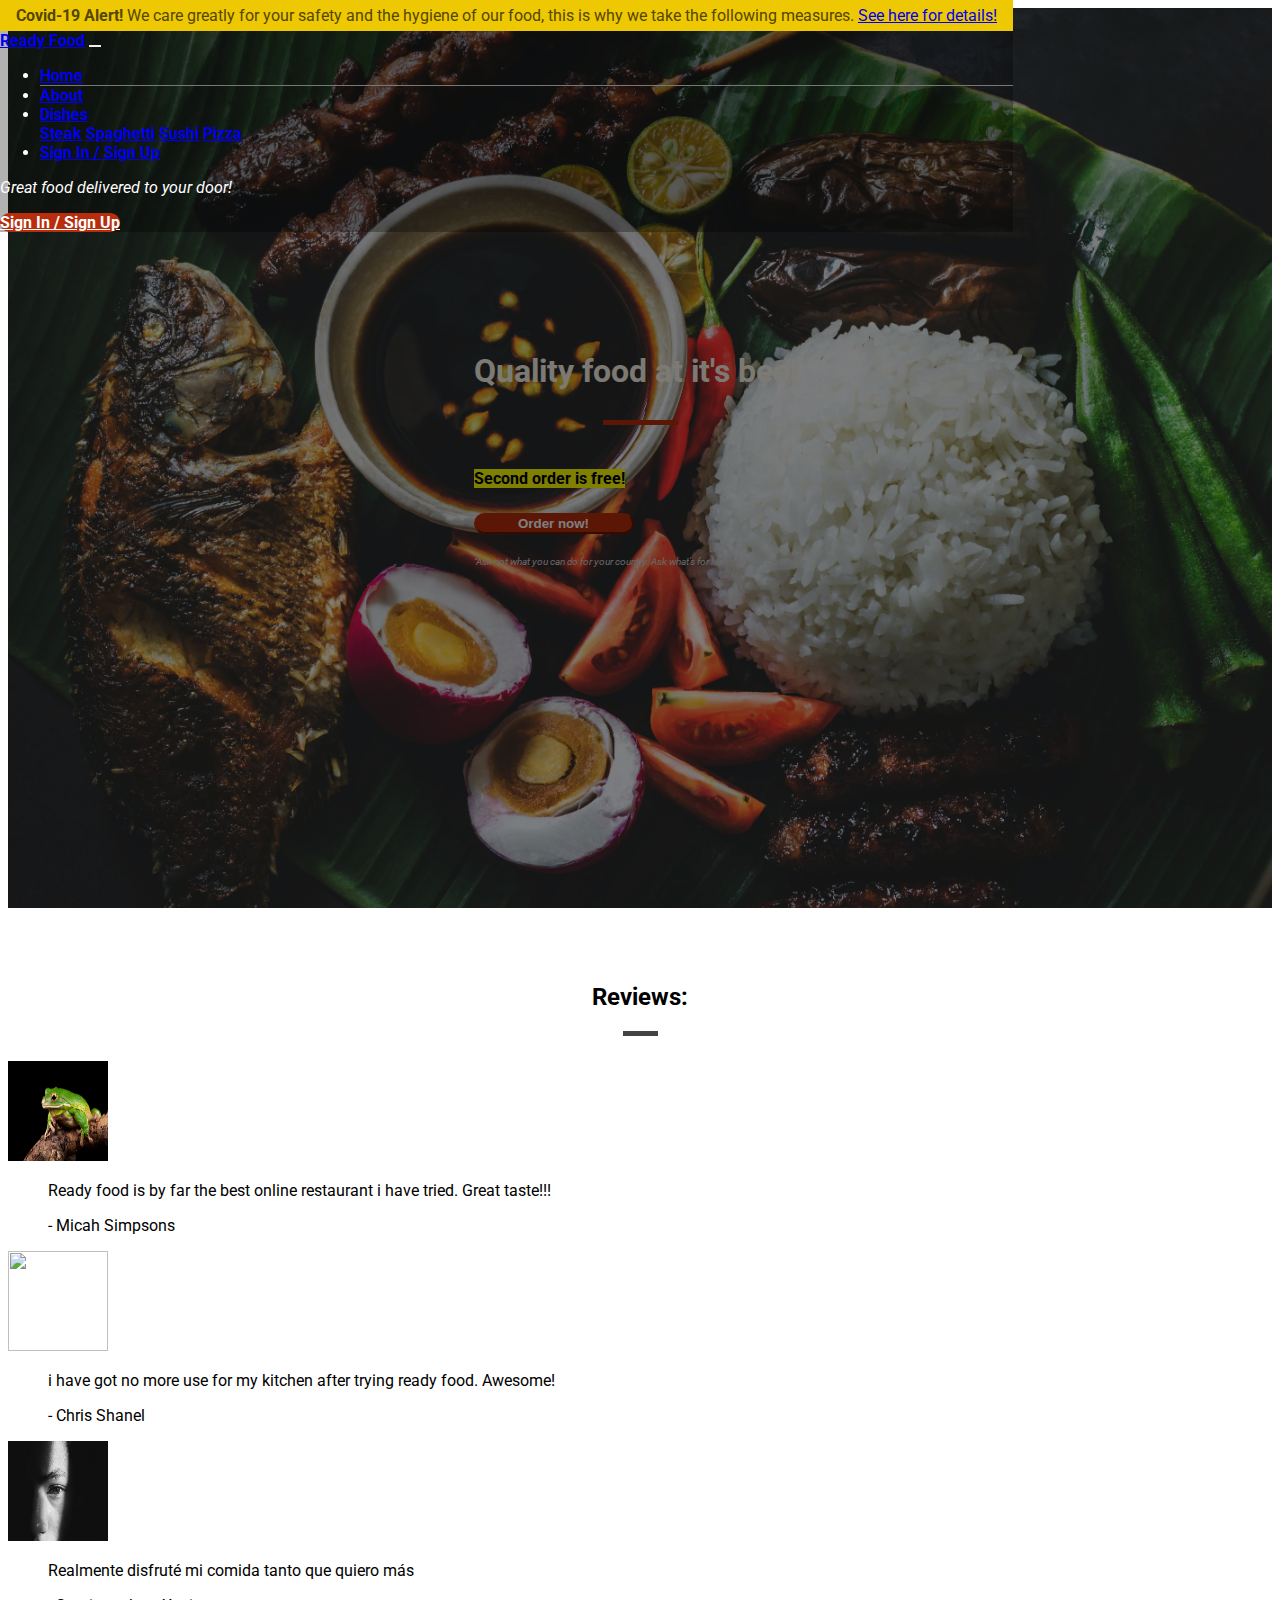
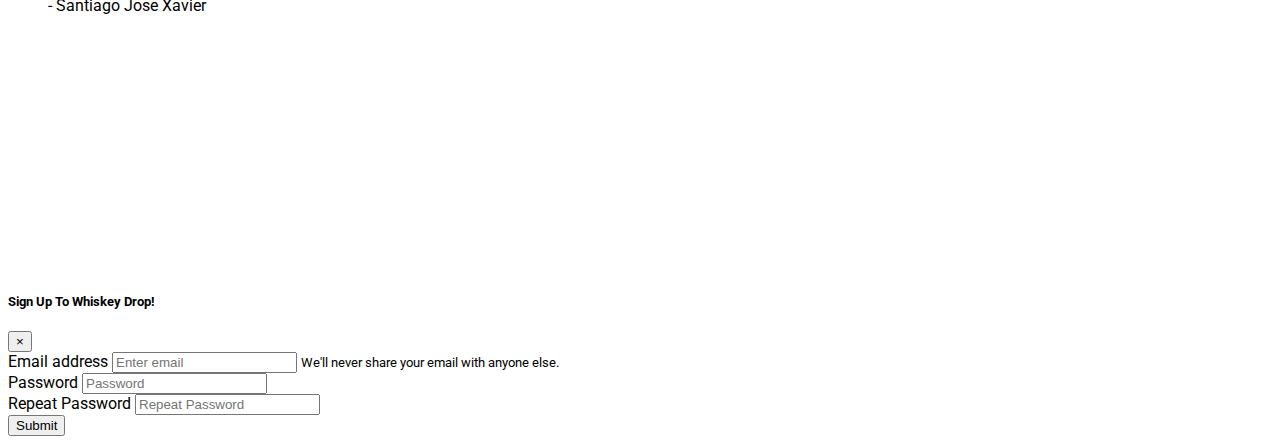
==== index.html @ 90ab2ab4 "Updated index.html, style.css and images folder  with the code and files for home page" ====
<!DOCTYPE html>
<html lang="en-us">

<head>
    <meta charset="utf-8">
    
    <title>Ready Food | Taste the difference</title>
    <meta name="viewport" content="width=device-width, initial-scale=1.0">
    <link href="https://stackpath.bootstrapcdn.com/bootstrap/4.5.0/css/bootstrap.min.css" rel="stylesheet" integrity="sha384-9aIt2nRpC12Uk9gS9baDl411NQApFmC26EwAOH8WgZl5MYYxFfc+NcPb1dKGj7Sk" crossorigin="anonymous">
    <link rel="stylesheet" href="https://use.fontawesome.com/releases/v5.6.1/css/all.css" integrity="sha384-gfdkjb5BdAXd+lj+gudLWI+BXq4IuLW5IT+brZEZsLFm++aCMlF1V92rMkPaX4PP" crossorigin="anonymous">
<link href="https://fonts.googleapis.com/css?family=Roboto:400,700" rel="stylesheet">
    <link rel="stylesheet" href="css/style.css" type="text/css" />
</head>

<body>
    <div class="container-fluid navalert-container">
        <div class="container-fluid alert-container">
            <div class="row d-none d-sm-block">
                <div class="col-12">
                    <div class="site-wide-alert alert alert-warning">
                        <strong>Covid-19 Alert!</strong> We care greatly for your safety and the hygiene of our food, this is why we take the following measures. <a href="https://www.food.gov.uk/business-guidance/food-safety-for-food-delivery" target="_blank">See here for details!</a>
                    </div>
                </div>
            </div>
        </div>
        <nav class="navbar navbar-dark navbar-expand-sm">
            <a href="/" class="navbar-brand">Ready Food</a>

            <button class="navbar-toggler ml-auto" type="button" data-toggle="collapse" data-target="#navbarNavDropdown" aria-controls="navbarNavDropdown" aria-expanded="false" aria-label="Toggle navigation">
        <span class="navbar-toggler-icon"></span></button>

            <div class="collapse navbar-collapse" id="navbarNavDropdown">
                <ul class="navbar-nav mr-auto">
                    <li class="active nav-item mr-2"><a class="active nav-link" href="/">Home</a></li>
                    <li class="nav-item mr-2"><a class="nav-link" href="/" >About</a></li>
                    <li class="nav-item dropdown">
                        <a class="nav-link dropdown-toggle" href="#" id="navbarDropdownMenuLink" role="button" data-toggle="dropdown" aria-haspopup="true" aria-expanded="false">
          Dishes
        </a>
                        <div class="dropdown-menu" aria-labelledby="navbarDropdownMenuLink">
                            <a class="dropdown-item" href="#">Steak</a>
                            <a class="dropdown-item" href="#">Spaghetti</a>
                            <a class="dropdown-item" href="#">Sushi</a>
                            <a class="dropdown-item" href="#">Pizza</a>
                        </div>
                    </li>

                    <li class="nav-item mr-2 d-block d-sm-none"><a class="nav-link" href="/login">Sign In / Sign Up</a></li>
                </ul>
            </div>
            <div class="d-none d-md-block">
                <p class="navbar-text my-auto mr-2"><i>Great food delivered to your door!</i></p>
                <a href="/" class="btn btn--cta btn--red" data-toggle="modal" data-target="#signUpModal">Sign In / Sign Up</a>
            </div>
        </nav>
    </div>
    <div class="container-fluid callout-container">
        <!-- Callout -->
        <div class="opaque-overlay">&nbsp;</div>
        <div class="row">
            <div class="col-12">
                <section class="callout jumbotron text-center">
                    <h1 class="jumbotron-header">Quality food at it's best</h1>
                    <hr class="block-divider block-divider--orange">
                    <p class="lead">
                        <s class="d-none d-sm-inline"></s>
                        <span class="d-inline d-sm-none"><br></span>
                        <strong><mark>Second order is free!</mark></strong></p>
                    <button class="btn btn-lg btn--cta btn--red" data-toggle="modal" data-target="#signUpModal">Order now!</button>
                    <p class="text-muted"><small>“Ask not what you can do for your country. Ask what’s for lunch.”
― Orson Welles</small></p>
                </section>
            </div>
        </div>
        <!-- /.callout -->
    </div>

    <!-- Quotes -->
    <div class="container-wrapper">
        <div class="container quotes-container content-container">
            <section class="quotes">
                <div class="row">
                    <div class="col-12 page-header">
                        <h2 class="text-uppercase">Reviews:</h2>
                        <hr class="block-divider block-divider--short">
                    </div>
                </div>
                <div class="row">
                    <div class="col-12 col-md-4">
                        <div class="media">
                            <div class="d-none d-sm-block">
                                <img src="images/414960.jpg" class="rounded-circle mr-3" height=100 width=100>
                            </div>
                            <div class="media-body">
                                <blockquote class="blockquote">
                                    <p>Ready food is by far the best online restaurant i have tried. Great taste!!!</p>
                                    <p>- Micah Simpsons</p>
                                </blockquote>
                            </div>
                        </div>
                    </div>
                    <div class="col-12 col-md-4">
                        <div class="media">
                            <div class="d-none d-sm-block">
                                <img src="images/beautiful_model.jpg" class="rounded-circle mr-3" height=100 width=100>
                            </div>
                            <div class="media-body">
                                <blockquote class="blockquote">
                                    <p>i have got no more use for my kitchen after trying ready food. Awesome!</p>
                                    <p>- Chris Shanel</p>
                                </blockquote>
                            </div>
                        </div>
                    </div>
                    <div class="col-12 col-md-4">
                        <div class="media">
                            <div class="d-none d-sm-block">
                                <img src="images/20200627_155143.jpg" class="rounded-circle mr-3" height=100 width=100>
                            </div>
                            <div class="media-body">
                                <blockquote class="blockquote">
                                    <p>Realmente disfruté mi comida tanto que quiero más</p>
                                    <p>- Santiago Jose Xavier</p>
                                </blockquote>
                            </div>
                        </div>
                    </div>
                </div>
            </section>
            <!-- /.quotes -->
        </div>
    </div>

<footer>
<ul class="social-networks">
  <li><a href="https://www.facebook.com" target="_blank"</a><i class="fab fa-facebook-square"></i></li>
  <li><a href="https://www.twitter.com" target="_blank"</a><i class="fab fa-twitter-square"></i></i></li>
  <li><a href="https://www.youtube.com" target="_blank"</a><i class="fab fa-youtube"></i></li>
   <li><a href="https://www.instagram.com" target="_blank"><i class="fab fa-instagram"></i></a></li>
</ul>
</footer>

    <div class="modal" tabindex="-1" role="dialog" id="signUpModal">
        <div class="modal-dialog" role="document">
            <div class="modal-content">
                <div class="modal-header">
                    <h5 class="modal-title">Sign Up To Whiskey Drop!</h5>
                    <button type="button" class="close" data-dismiss="modal" aria-label="Close">
          <span aria-hidden="true">&times;</span>
        </button>
                </div>
                <div class="modal-body">
                    <form>
                        <div class="form-group">
                            <label for="exampleInputEmail1">Email address</label>
                            <input type="email" class="form-control" id="exampleInputEmail1" aria-describedby="emailHelp" placeholder="Enter email">
                            <small id="emailHelp" class="form-text text-muted">We'll never share your email with anyone else.</small>
                        </div>
                        <div class="form-group">
                            <label for="password">Password</label>
                            <input type="password" class="form-control" id="password" placeholder="Password">
                        </div>
                        <div class="form-group">
                            <label for="repeatPassword">Repeat Password</label>
                            <input type="password" class="form-control" id="repeatPassword" placeholder="Repeat Password">
                        </div>
                        <button type="submit" class="btn btn-success">Submit</button>
                    </form>
                </div>
            </div>
        </div>
    </div>

    <script src="https://code.jquery.com/jquery-3.3.1.slim.min.js" integrity="sha384-q8i/X+965DzO0rT7abK41JStQIAqVgRVzpbzo5smXKp4YfRvH+8abtTE1Pi6jizo" crossorigin="anonymous"></script>
    <script src="https://cdnjs.cloudflare.com/ajax/libs/popper.js/1.14.3/umd/popper.min.js" integrity="sha384-ZMP7rVo3mIykV+2+9J3UJ46jBk0WLaUAdn689aCwoqbBJiSnjAK/l8WvCWPIPm49" crossorigin="anonymous"></script>
    <script src="https://stackpath.bootstrapcdn.com/bootstrap/4.1.3/js/bootstrap.min.js" integrity="sha384-ChfqqxuZUCnJSK3+MXmPNIyE6ZbWh2IMqE241rYiqJxyMiZ6OW/JmZQ5stwEULTy" crossorigin="anonymous"></script>
</body>

</html>
---- css/style.css ----
body {
    font-family: 'Roboto', sans-serif;
}

.active{
    border-bottom: 1px solid #777777
  }

/* Containers 
.container-wrapper {}
*/

.container-wrapper--red {

    color: white;
    -webkit-background-size: cover;
    -moz-background-size: cover;
    -o-background-size: cover;
    background-size: cover;
    display: flex;
    align-items: center;
    justify-content: center;
 
    position: relative;
}

.callout-container {
    height: 100vh;
    /*no-repeat bottom right fixed*/
    background: url('../images/8.jpg');
    -webkit-background-size: cover;
    -moz-background-size: cover;
    -o-background-size: cover;
    background-size: cover;
    
    display: flex;
    align-items: center;
    justify-content: center;
    position: relative;
}

.opaque-overlay {
    position: absolute;
    top: 0;
    left: 0;
    height: 100%;
    width: 100%;
    background-color: rgba(0, 0, 0, 0.5);
}

.content-container {
    padding-top: 75px;
    padding-bottom: 75px;
}

/* Navbar */

.navalert-container {
    position: absolute;
    top: 0;
    left: 0;
    z-index: 1;
    padding-left: 0;
    padding-right: 0;
}

.navbar {
    margin-bottom: 0;
    width: 100%;
    background-color: rgba(0, 0, 0, .3);
    border: 0;
      color: white;
}
.navbar-dark .navbar-text {
    color: white;;
}


.navbar .navbar-toggler {
    border: 0;
}

.navbar .navbar-brand {
    font-weight: bold;
}

.navbar .navbar-nav a {
    font-weight: bold;
    
}


/* Jumbotron */

.jumbotron {
    background-color: transparent;
}

.jumbotron h1 {
    color: white;
    font-weight: bold;
    margin-bottom: 30px;
    color:#f9f4e4;
}

.jumbotron .lead {
    color: #a7a7a7;
    margin: 25px 0;
}

.jumbotron small {
    font-size: 60%;
    font-style: italic;
    color: #d0d0d0;
}

/* Block dividers */

.block-divider {
    width: 75px;
    height: 5px;
    border: 0;
    background-color: #444;
}

.block-divider--orange {
    background-color: #b92c0c;
}

.block-divider--white {
    background-color: #ffc107
}

.block-divider--short {
    width: 35px;
}

/* Buttons */

.btn--cta {
    font-weight: bold;
    border-radius: 23px;
    width: 160px;
}

.btn--red {
    color: white;
    background-color: #b92c0c;
    border-color: #b92c0c;
}

.btn--red:hover,
.btn--red:active,
.btn--red:focus,
.btn--red:active:focus {
    background-color: #df4929;
    border-color: #df4929;
    color: white;
}

/* Alert */

.alert-container .col-12 {
    padding-left: 0;
    padding-right: 0;
}

.site-wide-alert {
    color: #544600;
    background-color: #eec802;
    border-color: #eec802;
    padding: 5px 15px;
    margin-bottom: 0;
    border: 1px solid transparent;
    border-radius: 0;
}

/* Page Headers */

.page-header {
    margin-bottom: 0;
    border-bottom: 0;
    text-align: center;
}

.page-header h2 {
    margin-top: 0;
}

/* Quotes */

.quotes .page-header {
    margin-bottom: 25px;
}

/* Features */

.feature {
    text-align: center;
    margin-bottom: 40px;
 background-color: rgba(0, 0, 0, 0.5);

}

.feature i {
    margin-bottom: 20px;
    font-size: 45px;
    line-height: 45px;
}

.feature .btn {
    background-color: #ffc107;
    border-radius: 15px;
    min-width: 100px;
    font-weight: 300px;
    margin-top: 10px;
    color: #f05f40;
border-color:#ffc107;
}

/* Footer */
footer{
height:150px
}

.social-networks{
  text-align:center;
    padding-left: 0px;
}

.social-networks li{
display:inline;
}

.social-networks i {
font-size:160%;
margin:1%;
padding:5%;
color:#cab36e;
}
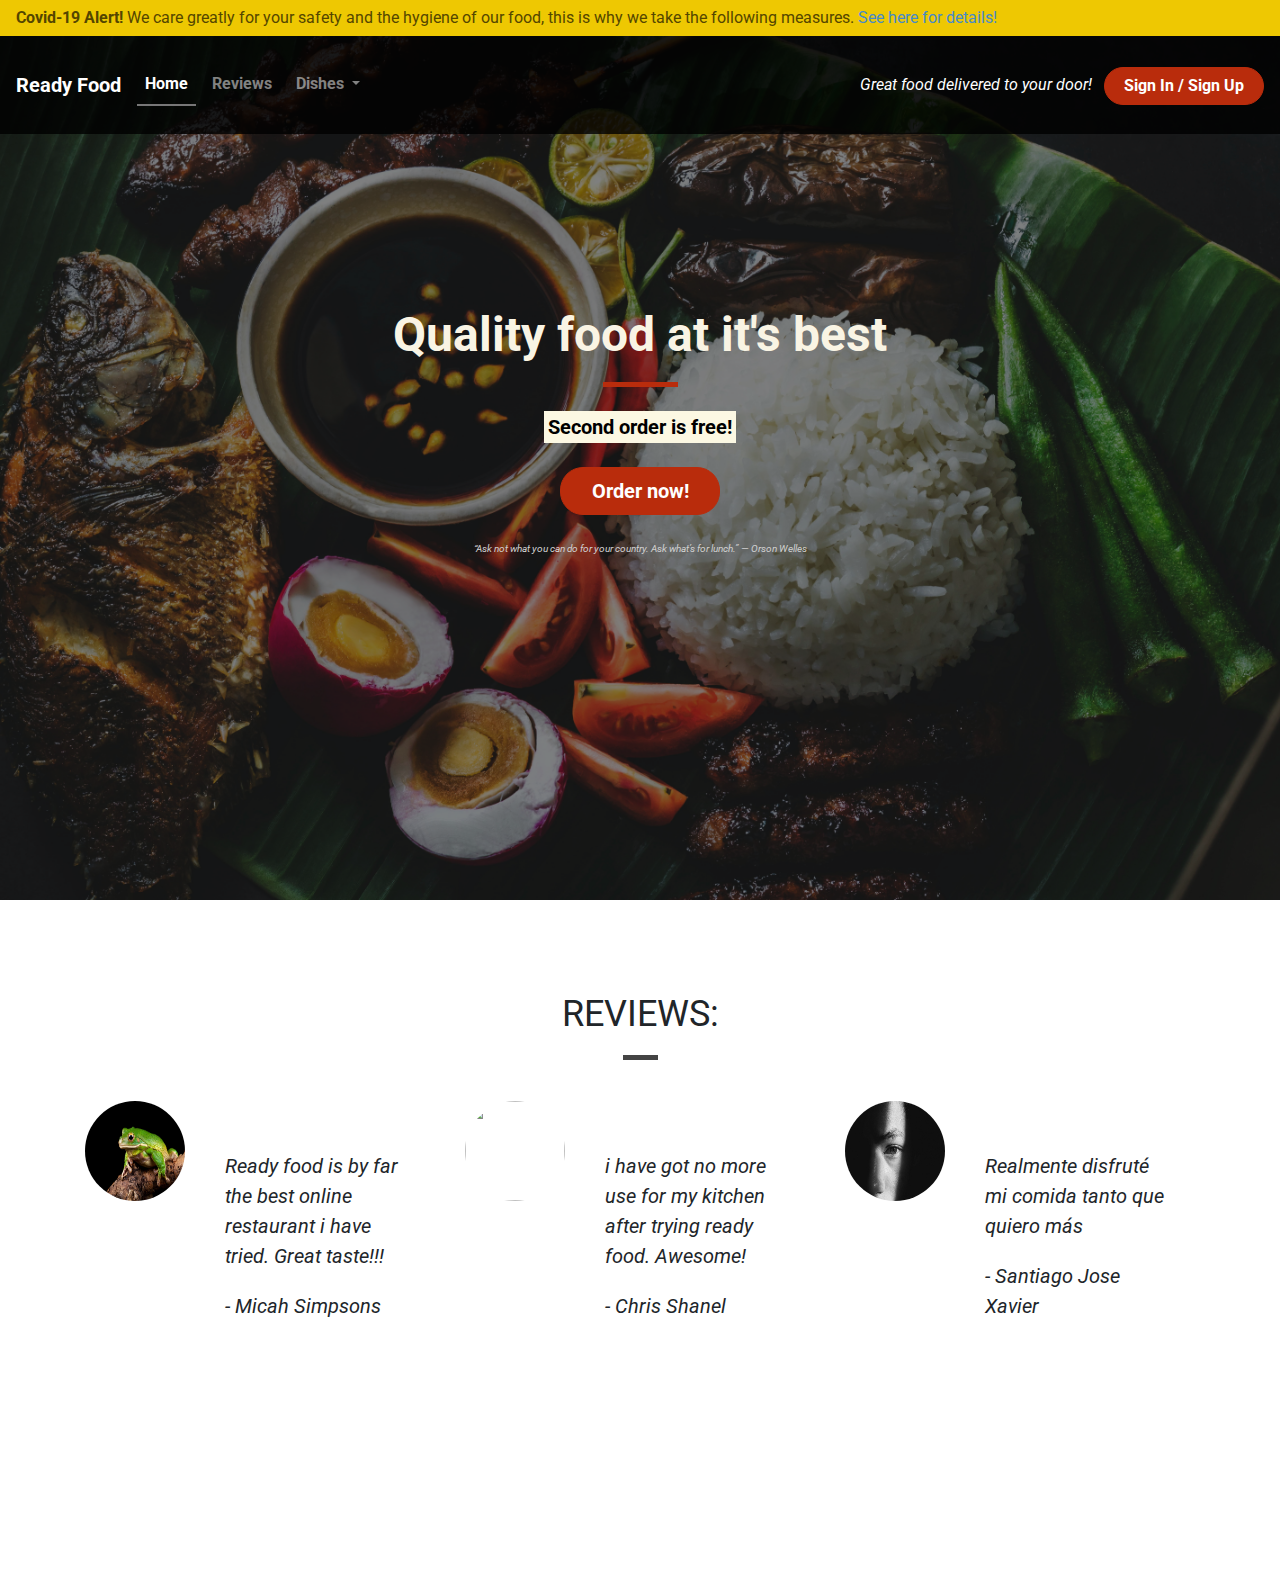
==== commit 8adade7b: "Created Dishes Page from free template on NicePage.com, added nicepage css library, Created dshess.c" ====
--- a/index.html
+++ b/index.html
@@ -6,10 +6,12 @@
     
     <title>Ready Food | Taste the difference</title>
     <meta name="viewport" content="width=device-width, initial-scale=1.0">
-    <link href="https://stackpath.bootstrapcdn.com/bootstrap/4.5.0/css/bootstrap.min.css" rel="stylesheet" integrity="sha384-9aIt2nRpC12Uk9gS9baDl411NQApFmC26EwAOH8WgZl5MYYxFfc+NcPb1dKGj7Sk" crossorigin="anonymous">
     <link rel="stylesheet" href="https://use.fontawesome.com/releases/v5.6.1/css/all.css" integrity="sha384-gfdkjb5BdAXd+lj+gudLWI+BXq4IuLW5IT+brZEZsLFm++aCMlF1V92rMkPaX4PP" crossorigin="anonymous">
 <link href="https://fonts.googleapis.com/css?family=Roboto:400,700" rel="stylesheet">
+ <link rel="stylesheet" href="bootstrap/bootstrap.min.css"/>
     <link rel="stylesheet" href="css/style.css" type="text/css" />
+    <link rel="stylesheet" href="css/nicepage.css" media="screen">
+  
 </head>
 
 <body>
@@ -24,28 +26,28 @@
             </div>
         </div>
         <nav class="navbar navbar-dark navbar-expand-sm">
-            <a href="/" class="navbar-brand">Ready Food</a>
+            <a href="index.html" class="navbar-brand">Ready Food</a>
 
             <button class="navbar-toggler ml-auto" type="button" data-toggle="collapse" data-target="#navbarNavDropdown" aria-controls="navbarNavDropdown" aria-expanded="false" aria-label="Toggle navigation">
         <span class="navbar-toggler-icon"></span></button>
 
             <div class="collapse navbar-collapse" id="navbarNavDropdown">
                 <ul class="navbar-nav mr-auto">
-                    <li class="active nav-item mr-2"><a class="active nav-link" href="/">Home</a></li>
-                    <li class="nav-item mr-2"><a class="nav-link" href="/" >About</a></li>
+                    <li class="active nav-item mr-2"><a class="active nav-link" href="index.html">Home</a></li>
+                    <li class="nav-item mr-2"><a class="nav-link" href="#reviews" >Reviews</a></li>
                     <li class="nav-item dropdown">
-                        <a class="nav-link dropdown-toggle" href="#" id="navbarDropdownMenuLink" role="button" data-toggle="dropdown" aria-haspopup="true" aria-expanded="false">
+                        <a class="nav-link dropdown-toggle" href="dishes.html" id="navbarDropdownMenuLink" role="button" data-toggle="dropdown" aria-haspopup="true" aria-expanded="false">
           Dishes
         </a>
                         <div class="dropdown-menu" aria-labelledby="navbarDropdownMenuLink">
-                            <a class="dropdown-item" href="#">Steak</a>
-                            <a class="dropdown-item" href="#">Spaghetti</a>
-                            <a class="dropdown-item" href="#">Sushi</a>
-                            <a class="dropdown-item" href="#">Pizza</a>
+                            <a class="dropdown-item" href="dishes.html">Steak</a>
+                            <a class="dropdown-item" href="dishes.html">Spaghetti</a>
+                            <a class="dropdown-item" href="dishes.html">Sushi</a>
+                            <a class="dropdown-item" href="dishes.html">Pizza</a>
                         </div>
                     </li>
 
-                    <li class="nav-item mr-2 d-block d-sm-none"><a class="nav-link" href="/login">Sign In / Sign Up</a></li>
+                    <li class="nav-item mr-2 d-block d-sm-none"><a class="nav-link"data-toggle="modal" data-target="#signUpModal">Sign In / Sign Up</a></li>
                 </ul>
             </div>
             <div class="d-none d-md-block">
@@ -66,7 +68,7 @@
                         <s class="d-none d-sm-inline"></s>
                         <span class="d-inline d-sm-none"><br></span>
                         <strong><mark>Second order is free!</mark></strong></p>
-                    <button class="btn btn-lg btn--cta btn--red" data-toggle="modal" data-target="#signUpModal">Order now!</button>
+                    <a href="dishes.html"><button class="btn btn-lg btn--cta btn--red" >Order now!</button></a>
                     <p class="text-muted"><small>“Ask not what you can do for your country. Ask what’s for lunch.”
 ― Orson Welles</small></p>
                 </section>
@@ -81,7 +83,7 @@
             <section class="quotes">
                 <div class="row">
                     <div class="col-12 page-header">
-                        <h2 class="text-uppercase">Reviews:</h2>
+                        <h2 id="reviews" class="text-uppercase">Reviews:</h2>
                         <hr class="block-divider block-divider--short">
                     </div>
                 </div>
@@ -144,7 +146,7 @@
         <div class="modal-dialog" role="document">
             <div class="modal-content">
                 <div class="modal-header">
-                    <h5 class="modal-title">Sign Up To Whiskey Drop!</h5>
+                    <h5 class="modal-title">Sign Up To Ready Food restaurant!</h5>
                     <button type="button" class="close" data-dismiss="modal" aria-label="Close">
           <span aria-hidden="true">&times;</span>
         </button>
--- a/css/style.css
+++ b/css/style.css
@@ -27,7 +27,7 @@
 .callout-container {
     height: 100vh;
     /*no-repeat bottom right fixed*/
-    background: url('../images/8.jpg');
+    background: url('../images/8.jpg')no-repeat bottom right fixed;
     -webkit-background-size: cover;
     -moz-background-size: cover;
     -o-background-size: cover;
@@ -67,7 +67,7 @@
 .navbar {
     margin-bottom: 0;
     width: 100%;
-    background-color: rgba(0, 0, 0, .3);
+    background-color: rgba(0, 0, 0, .8);
     border: 0;
       color: white;
 }
@@ -187,7 +187,7 @@
     margin-top: 0;
 }
 
-/* Quotes */
+/* Reviews */
 
 .quotes .page-header {
     margin-bottom: 25px;
--- a/css/nicepage.css
+++ b/css/nicepage.css
@@ -0,0 +1,28570 @@
+/*begin-commonstyles animate*/@charset "UTF-8";
+
+/*!
+ * animate.css -https://daneden.github.io/animate.css/
+ * Version - 3.7.2
+ * Licensed under the MIT license - http://opensource.org/licenses/MIT
+ *
+ * Copyright (c) 2019 Daniel Eden
+ */
+
+@-webkit-keyframes bounce {
+  from,
+  20%,
+  53%,
+  80%,
+  to {
+    -webkit-animation-timing-function: cubic-bezier(0.215, 0.61, 0.355, 1);
+    animation-timing-function: cubic-bezier(0.215, 0.61, 0.355, 1);
+    -webkit-transform: translate3d(0, 0, 0);
+    transform: translate3d(0, 0, 0);
+  }
+
+  40%,
+  43% {
+    -webkit-animation-timing-function: cubic-bezier(0.755, 0.05, 0.855, 0.06);
+    animation-timing-function: cubic-bezier(0.755, 0.05, 0.855, 0.06);
+    -webkit-transform: translate3d(0, -30px, 0);
+    transform: translate3d(0, -30px, 0);
+  }
+
+  70% {
+    -webkit-animation-timing-function: cubic-bezier(0.755, 0.05, 0.855, 0.06);
+    animation-timing-function: cubic-bezier(0.755, 0.05, 0.855, 0.06);
+    -webkit-transform: translate3d(0, -15px, 0);
+    transform: translate3d(0, -15px, 0);
+  }
+
+  90% {
+    -webkit-transform: translate3d(0, -4px, 0);
+    transform: translate3d(0, -4px, 0);
+  }
+}
+
+@keyframes bounce {
+  from,
+  20%,
+  53%,
+  80%,
+  to {
+    -webkit-animation-timing-function: cubic-bezier(0.215, 0.61, 0.355, 1);
+    animation-timing-function: cubic-bezier(0.215, 0.61, 0.355, 1);
+    -webkit-transform: translate3d(0, 0, 0);
+    transform: translate3d(0, 0, 0);
+  }
+
+  40%,
+  43% {
+    -webkit-animation-timing-function: cubic-bezier(0.755, 0.05, 0.855, 0.06);
+    animation-timing-function: cubic-bezier(0.755, 0.05, 0.855, 0.06);
+    -webkit-transform: translate3d(0, -30px, 0);
+    transform: translate3d(0, -30px, 0);
+  }
+
+  70% {
+    -webkit-animation-timing-function: cubic-bezier(0.755, 0.05, 0.855, 0.06);
+    animation-timing-function: cubic-bezier(0.755, 0.05, 0.855, 0.06);
+    -webkit-transform: translate3d(0, -15px, 0);
+    transform: translate3d(0, -15px, 0);
+  }
+
+  90% {
+    -webkit-transform: translate3d(0, -4px, 0);
+    transform: translate3d(0, -4px, 0);
+  }
+}
+
+.bounce {
+  -webkit-animation-name: bounce;
+  animation-name: bounce;
+  -webkit-transform-origin: center bottom;
+  transform-origin: center bottom;
+}
+
+@-webkit-keyframes flash {
+  from,
+  50%,
+  to {
+    opacity: 1;
+  }
+
+  25%,
+  75% {
+    opacity: 0;
+  }
+}
+
+@keyframes flash {
+  from,
+  50%,
+  to {
+    opacity: 1;
+  }
+
+  25%,
+  75% {
+    opacity: 0;
+  }
+}
+
+.flash {
+  -webkit-animation-name: flash;
+  animation-name: flash;
+}
+
+/* originally authored by Nick Pettit - https://github.com/nickpettit/glide */
+
+@-webkit-keyframes pulse {
+  from {
+    -webkit-transform: scale3d(1, 1, 1);
+    transform: scale3d(1, 1, 1);
+  }
+
+  50% {
+    -webkit-transform: scale3d(1.05, 1.05, 1.05);
+    transform: scale3d(1.05, 1.05, 1.05);
+  }
+
+  to {
+    -webkit-transform: scale3d(1, 1, 1);
+    transform: scale3d(1, 1, 1);
+  }
+}
+
+@keyframes pulse {
+  from {
+    -webkit-transform: scale3d(1, 1, 1);
+    transform: scale3d(1, 1, 1);
+  }
+
+  50% {
+    -webkit-transform: scale3d(1.05, 1.05, 1.05);
+    transform: scale3d(1.05, 1.05, 1.05);
+  }
+
+  to {
+    -webkit-transform: scale3d(1, 1, 1);
+    transform: scale3d(1, 1, 1);
+  }
+}
+
+.pulse {
+  -webkit-animation-name: pulse;
+  animation-name: pulse;
+}
+
+@-webkit-keyframes rubberBand {
+  from {
+    -webkit-transform: scale3d(1, 1, 1);
+    transform: scale3d(1, 1, 1);
+  }
+
+  30% {
+    -webkit-transform: scale3d(1.25, 0.75, 1);
+    transform: scale3d(1.25, 0.75, 1);
+  }
+
+  40% {
+    -webkit-transform: scale3d(0.75, 1.25, 1);
+    transform: scale3d(0.75, 1.25, 1);
+  }
+
+  50% {
+    -webkit-transform: scale3d(1.15, 0.85, 1);
+    transform: scale3d(1.15, 0.85, 1);
+  }
+
+  65% {
+    -webkit-transform: scale3d(0.95, 1.05, 1);
+    transform: scale3d(0.95, 1.05, 1);
+  }
+
+  75% {
+    -webkit-transform: scale3d(1.05, 0.95, 1);
+    transform: scale3d(1.05, 0.95, 1);
+  }
+
+  to {
+    -webkit-transform: scale3d(1, 1, 1);
+    transform: scale3d(1, 1, 1);
+  }
+}
+
+@keyframes rubberBand {
+  from {
+    -webkit-transform: scale3d(1, 1, 1);
+    transform: scale3d(1, 1, 1);
+  }
+
+  30% {
+    -webkit-transform: scale3d(1.25, 0.75, 1);
+    transform: scale3d(1.25, 0.75, 1);
+  }
+
+  40% {
+    -webkit-transform: scale3d(0.75, 1.25, 1);
+    transform: scale3d(0.75, 1.25, 1);
+  }
+
+  50% {
+    -webkit-transform: scale3d(1.15, 0.85, 1);
+    transform: scale3d(1.15, 0.85, 1);
+  }
+
+  65% {
+    -webkit-transform: scale3d(0.95, 1.05, 1);
+    transform: scale3d(0.95, 1.05, 1);
+  }
+
+  75% {
+    -webkit-transform: scale3d(1.05, 0.95, 1);
+    transform: scale3d(1.05, 0.95, 1);
+  }
+
+  to {
+    -webkit-transform: scale3d(1, 1, 1);
+    transform: scale3d(1, 1, 1);
+  }
+}
+
+.rubberBand {
+  -webkit-animation-name: rubberBand;
+  animation-name: rubberBand;
+}
+
+@-webkit-keyframes shake {
+  from,
+  to {
+    -webkit-transform: translate3d(0, 0, 0);
+    transform: translate3d(0, 0, 0);
+  }
+
+  10%,
+  30%,
+  50%,
+  70%,
+  90% {
+    -webkit-transform: translate3d(-10px, 0, 0);
+    transform: translate3d(-10px, 0, 0);
+  }
+
+  20%,
+  40%,
+  60%,
+  80% {
+    -webkit-transform: translate3d(10px, 0, 0);
+    transform: translate3d(10px, 0, 0);
+  }
+}
+
+@keyframes shake {
+  from,
+  to {
+    -webkit-transform: translate3d(0, 0, 0);
+    transform: translate3d(0, 0, 0);
+  }
+
+  10%,
+  30%,
+  50%,
+  70%,
+  90% {
+    -webkit-transform: translate3d(-10px, 0, 0);
+    transform: translate3d(-10px, 0, 0);
+  }
+
+  20%,
+  40%,
+  60%,
+  80% {
+    -webkit-transform: translate3d(10px, 0, 0);
+    transform: translate3d(10px, 0, 0);
+  }
+}
+
+.shake {
+  -webkit-animation-name: shake;
+  animation-name: shake;
+}
+
+@-webkit-keyframes headShake {
+  0% {
+    -webkit-transform: translateX(0);
+    transform: translateX(0);
+  }
+
+  6.5% {
+    -webkit-transform: translateX(-6px) rotateY(-9deg);
+    transform: translateX(-6px) rotateY(-9deg);
+  }
+
+  18.5% {
+    -webkit-transform: translateX(5px) rotateY(7deg);
+    transform: translateX(5px) rotateY(7deg);
+  }
+
+  31.5% {
+    -webkit-transform: translateX(-3px) rotateY(-5deg);
+    transform: translateX(-3px) rotateY(-5deg);
+  }
+
+  43.5% {
+    -webkit-transform: translateX(2px) rotateY(3deg);
+    transform: translateX(2px) rotateY(3deg);
+  }
+
+  50% {
+    -webkit-transform: translateX(0);
+    transform: translateX(0);
+  }
+}
+
+@keyframes headShake {
+  0% {
+    -webkit-transform: translateX(0);
+    transform: translateX(0);
+  }
+
+  6.5% {
+    -webkit-transform: translateX(-6px) rotateY(-9deg);
+    transform: translateX(-6px) rotateY(-9deg);
+  }
+
+  18.5% {
+    -webkit-transform: translateX(5px) rotateY(7deg);
+    transform: translateX(5px) rotateY(7deg);
+  }
+
+  31.5% {
+    -webkit-transform: translateX(-3px) rotateY(-5deg);
+    transform: translateX(-3px) rotateY(-5deg);
+  }
+
+  43.5% {
+    -webkit-transform: translateX(2px) rotateY(3deg);
+    transform: translateX(2px) rotateY(3deg);
+  }
+
+  50% {
+    -webkit-transform: translateX(0);
+    transform: translateX(0);
+  }
+}
+
+.headShake {
+  -webkit-animation-timing-function: ease-in-out;
+  animation-timing-function: ease-in-out;
+  -webkit-animation-name: headShake;
+  animation-name: headShake;
+}
+
+@-webkit-keyframes swing {
+  20% {
+    -webkit-transform: rotate3d(0, 0, 1, 15deg);
+    transform: rotate3d(0, 0, 1, 15deg);
+  }
+
+  40% {
+    -webkit-transform: rotate3d(0, 0, 1, -10deg);
+    transform: rotate3d(0, 0, 1, -10deg);
+  }
+
+  60% {
+    -webkit-transform: rotate3d(0, 0, 1, 5deg);
+    transform: rotate3d(0, 0, 1, 5deg);
+  }
+
+  80% {
+    -webkit-transform: rotate3d(0, 0, 1, -5deg);
+    transform: rotate3d(0, 0, 1, -5deg);
+  }
+
+  to {
+    -webkit-transform: rotate3d(0, 0, 1, 0deg);
+    transform: rotate3d(0, 0, 1, 0deg);
+  }
+}
+
+@keyframes swing {
+  20% {
+    -webkit-transform: rotate3d(0, 0, 1, 15deg);
+    transform: rotate3d(0, 0, 1, 15deg);
+  }
+
+  40% {
+    -webkit-transform: rotate3d(0, 0, 1, -10deg);
+    transform: rotate3d(0, 0, 1, -10deg);
+  }
+
+  60% {
+    -webkit-transform: rotate3d(0, 0, 1, 5deg);
+    transform: rotate3d(0, 0, 1, 5deg);
+  }
+
+  80% {
+    -webkit-transform: rotate3d(0, 0, 1, -5deg);
+    transform: rotate3d(0, 0, 1, -5deg);
+  }
+
+  to {
+    -webkit-transform: rotate3d(0, 0, 1, 0deg);
+    transform: rotate3d(0, 0, 1, 0deg);
+  }
+}
+
+.swing {
+  -webkit-transform-origin: top center;
+  transform-origin: top center;
+  -webkit-animation-name: swing;
+  animation-name: swing;
+}
+
+@-webkit-keyframes tada {
+  from {
+    -webkit-transform: scale3d(1, 1, 1);
+    transform: scale3d(1, 1, 1);
+  }
+
+  10%,
+  20% {
+    -webkit-transform: scale3d(0.9, 0.9, 0.9) rotate3d(0, 0, 1, -3deg);
+    transform: scale3d(0.9, 0.9, 0.9) rotate3d(0, 0, 1, -3deg);
+  }
+
+  30%,
+  50%,
+  70%,
+  90% {
+    -webkit-transform: scale3d(1.1, 1.1, 1.1) rotate3d(0, 0, 1, 3deg);
+    transform: scale3d(1.1, 1.1, 1.1) rotate3d(0, 0, 1, 3deg);
+  }
+
+  40%,
+  60%,
+  80% {
+    -webkit-transform: scale3d(1.1, 1.1, 1.1) rotate3d(0, 0, 1, -3deg);
+    transform: scale3d(1.1, 1.1, 1.1) rotate3d(0, 0, 1, -3deg);
+  }
+
+  to {
+    -webkit-transform: scale3d(1, 1, 1);
+    transform: scale3d(1, 1, 1);
+  }
+}
+
+@keyframes tada {
+  from {
+    -webkit-transform: scale3d(1, 1, 1);
+    transform: scale3d(1, 1, 1);
+  }
+
+  10%,
+  20% {
+    -webkit-transform: scale3d(0.9, 0.9, 0.9) rotate3d(0, 0, 1, -3deg);
+    transform: scale3d(0.9, 0.9, 0.9) rotate3d(0, 0, 1, -3deg);
+  }
+
+  30%,
+  50%,
+  70%,
+  90% {
+    -webkit-transform: scale3d(1.1, 1.1, 1.1) rotate3d(0, 0, 1, 3deg);
+    transform: scale3d(1.1, 1.1, 1.1) rotate3d(0, 0, 1, 3deg);
+  }
+
+  40%,
+  60%,
+  80% {
+    -webkit-transform: scale3d(1.1, 1.1, 1.1) rotate3d(0, 0, 1, -3deg);
+    transform: scale3d(1.1, 1.1, 1.1) rotate3d(0, 0, 1, -3deg);
+  }
+
+  to {
+    -webkit-transform: scale3d(1, 1, 1);
+    transform: scale3d(1, 1, 1);
+  }
+}
+
+.tada {
+  -webkit-animation-name: tada;
+  animation-name: tada;
+}
+
+/* originally authored by Nick Pettit - https://github.com/nickpettit/glide */
+
+@-webkit-keyframes wobble {
+  from {
+    -webkit-transform: translate3d(0, 0, 0);
+    transform: translate3d(0, 0, 0);
+  }
+
+  15% {
+    -webkit-transform: translate3d(-25%, 0, 0) rotate3d(0, 0, 1, -5deg);
+    transform: translate3d(-25%, 0, 0) rotate3d(0, 0, 1, -5deg);
+  }
+
+  30% {
+    -webkit-transform: translate3d(20%, 0, 0) rotate3d(0, 0, 1, 3deg);
+    transform: translate3d(20%, 0, 0) rotate3d(0, 0, 1, 3deg);
+  }
+
+  45% {
+    -webkit-transform: translate3d(-15%, 0, 0) rotate3d(0, 0, 1, -3deg);
+    transform: translate3d(-15%, 0, 0) rotate3d(0, 0, 1, -3deg);
+  }
+
+  60% {
+    -webkit-transform: translate3d(10%, 0, 0) rotate3d(0, 0, 1, 2deg);
+    transform: translate3d(10%, 0, 0) rotate3d(0, 0, 1, 2deg);
+  }
+
+  75% {
+    -webkit-transform: translate3d(-5%, 0, 0) rotate3d(0, 0, 1, -1deg);
+    transform: translate3d(-5%, 0, 0) rotate3d(0, 0, 1, -1deg);
+  }
+
+  to {
+    -webkit-transform: translate3d(0, 0, 0);
+    transform: translate3d(0, 0, 0);
+  }
+}
+
+@keyframes wobble {
+  from {
+    -webkit-transform: translate3d(0, 0, 0);
+    transform: translate3d(0, 0, 0);
+  }
+
+  15% {
+    -webkit-transform: translate3d(-25%, 0, 0) rotate3d(0, 0, 1, -5deg);
+    transform: translate3d(-25%, 0, 0) rotate3d(0, 0, 1, -5deg);
+  }
+
+  30% {
+    -webkit-transform: translate3d(20%, 0, 0) rotate3d(0, 0, 1, 3deg);
+    transform: translate3d(20%, 0, 0) rotate3d(0, 0, 1, 3deg);
+  }
+
+  45% {
+    -webkit-transform: translate3d(-15%, 0, 0) rotate3d(0, 0, 1, -3deg);
+    transform: translate3d(-15%, 0, 0) rotate3d(0, 0, 1, -3deg);
+  }
+
+  60% {
+    -webkit-transform: translate3d(10%, 0, 0) rotate3d(0, 0, 1, 2deg);
+    transform: translate3d(10%, 0, 0) rotate3d(0, 0, 1, 2deg);
+  }
+
+  75% {
+    -webkit-transform: translate3d(-5%, 0, 0) rotate3d(0, 0, 1, -1deg);
+    transform: translate3d(-5%, 0, 0) rotate3d(0, 0, 1, -1deg);
+  }
+
+  to {
+    -webkit-transform: translate3d(0, 0, 0);
+    transform: translate3d(0, 0, 0);
+  }
+}
+
+.wobble {
+  -webkit-animation-name: wobble;
+  animation-name: wobble;
+}
+
+@-webkit-keyframes jello {
+  from,
+  11.1%,
+  to {
+    -webkit-transform: translate3d(0, 0, 0);
+    transform: translate3d(0, 0, 0);
+  }
+
+  22.2% {
+    -webkit-transform: skewX(-12.5deg) skewY(-12.5deg);
+    transform: skewX(-12.5deg) skewY(-12.5deg);
+  }
+
+  33.3% {
+    -webkit-transform: skewX(6.25deg) skewY(6.25deg);
+    transform: skewX(6.25deg) skewY(6.25deg);
+  }
+
+  44.4% {
+    -webkit-transform: skewX(-3.125deg) skewY(-3.125deg);
+    transform: skewX(-3.125deg) skewY(-3.125deg);
+  }
+
+  55.5% {
+    -webkit-transform: skewX(1.5625deg) skewY(1.5625deg);
+    transform: skewX(1.5625deg) skewY(1.5625deg);
+  }
+
+  66.6% {
+    -webkit-transform: skewX(-0.78125deg) skewY(-0.78125deg);
+    transform: skewX(-0.78125deg) skewY(-0.78125deg);
+  }
+
+  77.7% {
+    -webkit-transform: skewX(0.390625deg) skewY(0.390625deg);
+    transform: skewX(0.390625deg) skewY(0.390625deg);
+  }
+
+  88.8% {
+    -webkit-transform: skewX(-0.1953125deg) skewY(-0.1953125deg);
+    transform: skewX(-0.1953125deg) skewY(-0.1953125deg);
+  }
+}
+
+@keyframes jello {
+  from,
+  11.1%,
+  to {
+    -webkit-transform: translate3d(0, 0, 0);
+    transform: translate3d(0, 0, 0);
+  }
+
+  22.2% {
+    -webkit-transform: skewX(-12.5deg) skewY(-12.5deg);
+    transform: skewX(-12.5deg) skewY(-12.5deg);
+  }
+
+  33.3% {
+    -webkit-transform: skewX(6.25deg) skewY(6.25deg);
+    transform: skewX(6.25deg) skewY(6.25deg);
+  }
+
+  44.4% {
+    -webkit-transform: skewX(-3.125deg) skewY(-3.125deg);
+    transform: skewX(-3.125deg) skewY(-3.125deg);
+  }
+
+  55.5% {
+    -webkit-transform: skewX(1.5625deg) skewY(1.5625deg);
+    transform: skewX(1.5625deg) skewY(1.5625deg);
+  }
+
+  66.6% {
+    -webkit-transform: skewX(-0.78125deg) skewY(-0.78125deg);
+    transform: skewX(-0.78125deg) skewY(-0.78125deg);
+  }
+
+  77.7% {
+    -webkit-transform: skewX(0.390625deg) skewY(0.390625deg);
+    transform: skewX(0.390625deg) skewY(0.390625deg);
+  }
+
+  88.8% {
+    -webkit-transform: skewX(-0.1953125deg) skewY(-0.1953125deg);
+    transform: skewX(-0.1953125deg) skewY(-0.1953125deg);
+  }
+}
+
+.jello {
+  -webkit-animation-name: jello;
+  animation-name: jello;
+  -webkit-transform-origin: center;
+  transform-origin: center;
+}
+
+@-webkit-keyframes heartBeat {
+  0% {
+    -webkit-transform: scale(1);
+    transform: scale(1);
+  }
+
+  14% {
+    -webkit-transform: scale(1.3);
+    transform: scale(1.3);
+  }
+
+  28% {
+    -webkit-transform: scale(1);
+    transform: scale(1);
+  }
+
+  42% {
+    -webkit-transform: scale(1.3);
+    transform: scale(1.3);
+  }
+
+  70% {
+    -webkit-transform: scale(1);
+    transform: scale(1);
+  }
+}
+
+@keyframes heartBeat {
+  0% {
+    -webkit-transform: scale(1);
+    transform: scale(1);
+  }
+
+  14% {
+    -webkit-transform: scale(1.3);
+    transform: scale(1.3);
+  }
+
+  28% {
+    -webkit-transform: scale(1);
+    transform: scale(1);
+  }
+
+  42% {
+    -webkit-transform: scale(1.3);
+    transform: scale(1.3);
+  }
+
+  70% {
+    -webkit-transform: scale(1);
+    transform: scale(1);
+  }
+}
+
+.heartBeat {
+  -webkit-animation-name: heartBeat;
+  animation-name: heartBeat;
+  -webkit-animation-duration: 1.3s;
+  animation-duration: 1.3s;
+  -webkit-animation-timing-function: ease-in-out;
+  animation-timing-function: ease-in-out;
+}
+
+@-webkit-keyframes bounceIn {
+  from,
+  20%,
+  40%,
+  60%,
+  80%,
+  to {
+    -webkit-animation-timing-function: cubic-bezier(0.215, 0.61, 0.355, 1);
+    animation-timing-function: cubic-bezier(0.215, 0.61, 0.355, 1);
+  }
+
+  0% {
+    opacity: 0;
+    -webkit-transform: scale3d(0.3, 0.3, 0.3);
+    transform: scale3d(0.3, 0.3, 0.3);
+  }
+
+  20% {
+    -webkit-transform: scale3d(1.1, 1.1, 1.1);
+    transform: scale3d(1.1, 1.1, 1.1);
+  }
+
+  40% {
+    -webkit-transform: scale3d(0.9, 0.9, 0.9);
+    transform: scale3d(0.9, 0.9, 0.9);
+  }
+
+  60% {
+    opacity: 1;
+    -webkit-transform: scale3d(1.03, 1.03, 1.03);
+    transform: scale3d(1.03, 1.03, 1.03);
+  }
+
+  80% {
+    -webkit-transform: scale3d(0.97, 0.97, 0.97);
+    transform: scale3d(0.97, 0.97, 0.97);
+  }
+
+  to {
+    opacity: 1;
+    -webkit-transform: scale3d(1, 1, 1);
+    transform: scale3d(1, 1, 1);
+  }
+}
+
+@keyframes bounceIn {
+  from,
+  20%,
+  40%,
+  60%,
+  80%,
+  to {
+    -webkit-animation-timing-function: cubic-bezier(0.215, 0.61, 0.355, 1);
+    animation-timing-function: cubic-bezier(0.215, 0.61, 0.355, 1);
+  }
+
+  0% {
+    opacity: 0;
+    -webkit-transform: scale3d(0.3, 0.3, 0.3);
+    transform: scale3d(0.3, 0.3, 0.3);
+  }
+
+  20% {
+    -webkit-transform: scale3d(1.1, 1.1, 1.1);
+    transform: scale3d(1.1, 1.1, 1.1);
+  }
+
+  40% {
+    -webkit-transform: scale3d(0.9, 0.9, 0.9);
+    transform: scale3d(0.9, 0.9, 0.9);
+  }
+
+  60% {
+    opacity: 1;
+    -webkit-transform: scale3d(1.03, 1.03, 1.03);
+    transform: scale3d(1.03, 1.03, 1.03);
+  }
+
+  80% {
+    -webkit-transform: scale3d(0.97, 0.97, 0.97);
+    transform: scale3d(0.97, 0.97, 0.97);
+  }
+
+  to {
+    opacity: 1;
+    -webkit-transform: scale3d(1, 1, 1);
+    transform: scale3d(1, 1, 1);
+  }
+}
+
+.bounceIn {
+  -webkit-animation-duration: 0.75s;
+  animation-duration: 0.75s;
+  -webkit-animation-name: bounceIn;
+  animation-name: bounceIn;
+}
+
+@-webkit-keyframes bounceInDown {
+  from,
+  60%,
+  75%,
+  90%,
+  to {
+    -webkit-animation-timing-function: cubic-bezier(0.215, 0.61, 0.355, 1);
+    animation-timing-function: cubic-bezier(0.215, 0.61, 0.355, 1);
+  }
+
+  0% {
+    opacity: 0;
+    -webkit-transform: translate3d(0, -3000px, 0);
+    transform: translate3d(0, -3000px, 0);
+  }
+
+  60% {
+    opacity: 1;
+    -webkit-transform: translate3d(0, 25px, 0);
+    transform: translate3d(0, 25px, 0);
+  }
+
+  75% {
+    -webkit-transform: translate3d(0, -10px, 0);
+    transform: translate3d(0, -10px, 0);
+  }
+
+  90% {
+    -webkit-transform: translate3d(0, 5px, 0);
+    transform: translate3d(0, 5px, 0);
+  }
+
+  to {
+    -webkit-transform: translate3d(0, 0, 0);
+    transform: translate3d(0, 0, 0);
+  }
+}
+
+@keyframes bounceInDown {
+  from,
+  60%,
+  75%,
+  90%,
+  to {
+    -webkit-animation-timing-function: cubic-bezier(0.215, 0.61, 0.355, 1);
+    animation-timing-function: cubic-bezier(0.215, 0.61, 0.355, 1);
+  }
+
+  0% {
+    opacity: 0;
+    -webkit-transform: translate3d(0, -3000px, 0);
+    transform: translate3d(0, -3000px, 0);
+  }
+
+  60% {
+    opacity: 1;
+    -webkit-transform: translate3d(0, 25px, 0);
+    transform: translate3d(0, 25px, 0);
+  }
+
+  75% {
+    -webkit-transform: translate3d(0, -10px, 0);
+    transform: translate3d(0, -10px, 0);
+  }
+
+  90% {
+    -webkit-transform: translate3d(0, 5px, 0);
+    transform: translate3d(0, 5px, 0);
+  }
+
+  to {
+    -webkit-transform: translate3d(0, 0, 0);
+    transform: translate3d(0, 0, 0);
+  }
+}
+
+.bounceInDown {
+  -webkit-animation-name: bounceInDown;
+  animation-name: bounceInDown;
+}
+
+@-webkit-keyframes bounceInLeft {
+  from,
+  60%,
+  75%,
+  90%,
+  to {
+    -webkit-animation-timing-function: cubic-bezier(0.215, 0.61, 0.355, 1);
+    animation-timing-function: cubic-bezier(0.215, 0.61, 0.355, 1);
+  }
+
+  0% {
+    opacity: 0;
+    -webkit-transform: translate3d(-3000px, 0, 0);
+    transform: translate3d(-3000px, 0, 0);
+  }
+
+  60% {
+    opacity: 1;
+    -webkit-transform: translate3d(25px, 0, 0);
+    transform: translate3d(25px, 0, 0);
+  }
+
+  75% {
+    -webkit-transform: translate3d(-10px, 0, 0);
+    transform: translate3d(-10px, 0, 0);
+  }
+
+  90% {
+    -webkit-transform: translate3d(5px, 0, 0);
+    transform: translate3d(5px, 0, 0);
+  }
+
+  to {
+    -webkit-transform: translate3d(0, 0, 0);
+    transform: translate3d(0, 0, 0);
+  }
+}
+
+@keyframes bounceInLeft {
+  from,
+  60%,
+  75%,
+  90%,
+  to {
+    -webkit-animation-timing-function: cubic-bezier(0.215, 0.61, 0.355, 1);
+    animation-timing-function: cubic-bezier(0.215, 0.61, 0.355, 1);
+  }
+
+  0% {
+    opacity: 0;
+    -webkit-transform: translate3d(-3000px, 0, 0);
+    transform: translate3d(-3000px, 0, 0);
+  }
+
+  60% {
+    opacity: 1;
+    -webkit-transform: translate3d(25px, 0, 0);
+    transform: translate3d(25px, 0, 0);
+  }
+
+  75% {
+    -webkit-transform: translate3d(-10px, 0, 0);
+    transform: translate3d(-10px, 0, 0);
+  }
+
+  90% {
+    -webkit-transform: translate3d(5px, 0, 0);
+    transform: translate3d(5px, 0, 0);
+  }
+
+  to {
+    -webkit-transform: translate3d(0, 0, 0);
+    transform: translate3d(0, 0, 0);
+  }
+}
+
+.bounceInLeft {
+  -webkit-animation-name: bounceInLeft;
+  animation-name: bounceInLeft;
+}
+
+@-webkit-keyframes bounceInRight {
+  from,
+  60%,
+  75%,
+  90%,
+  to {
+    -webkit-animation-timing-function: cubic-bezier(0.215, 0.61, 0.355, 1);
+    animation-timing-function: cubic-bezier(0.215, 0.61, 0.355, 1);
+  }
+
+  from {
+    opacity: 0;
+    -webkit-transform: translate3d(3000px, 0, 0);
+    transform: translate3d(3000px, 0, 0);
+  }
+
+  60% {
+    opacity: 1;
+    -webkit-transform: translate3d(-25px, 0, 0);
+    transform: translate3d(-25px, 0, 0);
+  }
+
+  75% {
+    -webkit-transform: translate3d(10px, 0, 0);
+    transform: translate3d(10px, 0, 0);
+  }
+
+  90% {
+    -webkit-transform: translate3d(-5px, 0, 0);
+    transform: translate3d(-5px, 0, 0);
+  }
+
+  to {
+    -webkit-transform: translate3d(0, 0, 0);
+    transform: translate3d(0, 0, 0);
+  }
+}
+
+@keyframes bounceInRight {
+  from,
+  60%,
+  75%,
+  90%,
+  to {
+    -webkit-animation-timing-function: cubic-bezier(0.215, 0.61, 0.355, 1);
+    animation-timing-function: cubic-bezier(0.215, 0.61, 0.355, 1);
+  }
+
+  from {
+    opacity: 0;
+    -webkit-transform: translate3d(3000px, 0, 0);
+    transform: translate3d(3000px, 0, 0);
+  }
+
+  60% {
+    opacity: 1;
+    -webkit-transform: translate3d(-25px, 0, 0);
+    transform: translate3d(-25px, 0, 0);
+  }
+
+  75% {
+    -webkit-transform: translate3d(10px, 0, 0);
+    transform: translate3d(10px, 0, 0);
+  }
+
+  90% {
+    -webkit-transform: translate3d(-5px, 0, 0);
+    transform: translate3d(-5px, 0, 0);
+  }
+
+  to {
+    -webkit-transform: translate3d(0, 0, 0);
+    transform: translate3d(0, 0, 0);
+  }
+}
+
+.bounceInRight {
+  -webkit-animation-name: bounceInRight;
+  animation-name: bounceInRight;
+}
+
+@-webkit-keyframes bounceInUp {
+  from,
+  60%,
+  75%,
+  90%,
+  to {
+    -webkit-animation-timing-function: cubic-bezier(0.215, 0.61, 0.355, 1);
+    animation-timing-function: cubic-bezier(0.215, 0.61, 0.355, 1);
+  }
+
+  from {
+    opacity: 0;
+    -webkit-transform: translate3d(0, 3000px, 0);
+    transform: translate3d(0, 3000px, 0);
+  }
+
+  60% {
+    opacity: 1;
+    -webkit-transform: translate3d(0, -20px, 0);
+    transform: translate3d(0, -20px, 0);
+  }
+
+  75% {
+    -webkit-transform: translate3d(0, 10px, 0);
+    transform: translate3d(0, 10px, 0);
+  }
+
+  90% {
+    -webkit-transform: translate3d(0, -5px, 0);
+    transform: translate3d(0, -5px, 0);
+  }
+
+  to {
+    -webkit-transform: translate3d(0, 0, 0);
+    transform: translate3d(0, 0, 0);
+  }
+}
+
+@keyframes bounceInUp {
+  from,
+  60%,
+  75%,
+  90%,
+  to {
+    -webkit-animation-timing-function: cubic-bezier(0.215, 0.61, 0.355, 1);
+    animation-timing-function: cubic-bezier(0.215, 0.61, 0.355, 1);
+  }
+
+  from {
+    opacity: 0;
+    -webkit-transform: translate3d(0, 3000px, 0);
+    transform: translate3d(0, 3000px, 0);
+  }
+
+  60% {
+    opacity: 1;
+    -webkit-transform: translate3d(0, -20px, 0);
+    transform: translate3d(0, -20px, 0);
+  }
+
+  75% {
+    -webkit-transform: translate3d(0, 10px, 0);
+    transform: translate3d(0, 10px, 0);
+  }
+
+  90% {
+    -webkit-transform: translate3d(0, -5px, 0);
+    transform: translate3d(0, -5px, 0);
+  }
+
+  to {
+    -webkit-transform: translate3d(0, 0, 0);
+    transform: translate3d(0, 0, 0);
+  }
+}
+
+.bounceInUp {
+  -webkit-animation-name: bounceInUp;
+  animation-name: bounceInUp;
+}
+
+@-webkit-keyframes bounceOut {
+  20% {
+    -webkit-transform: scale3d(0.9, 0.9, 0.9);
+    transform: scale3d(0.9, 0.9, 0.9);
+  }
+
+  50%,
+  55% {
+    opacity: 1;
+    -webkit-transform: scale3d(1.1, 1.1, 1.1);
+    transform: scale3d(1.1, 1.1, 1.1);
+  }
+
+  to {
+    opacity: 0;
+    -webkit-transform: scale3d(0.3, 0.3, 0.3);
+    transform: scale3d(0.3, 0.3, 0.3);
+  }
+}
+
+@keyframes bounceOut {
+  20% {
+    -webkit-transform: scale3d(0.9, 0.9, 0.9);
+    transform: scale3d(0.9, 0.9, 0.9);
+  }
+
+  50%,
+  55% {
+    opacity: 1;
+    -webkit-transform: scale3d(1.1, 1.1, 1.1);
+    transform: scale3d(1.1, 1.1, 1.1);
+  }
+
+  to {
+    opacity: 0;
+    -webkit-transform: scale3d(0.3, 0.3, 0.3);
+    transform: scale3d(0.3, 0.3, 0.3);
+  }
+}
+
+.bounceOut {
+  -webkit-animation-duration: 0.75s;
+  animation-duration: 0.75s;
+  -webkit-animation-name: bounceOut;
+  animation-name: bounceOut;
+}
+
+@-webkit-keyframes bounceOutDown {
+  20% {
+    -webkit-transform: translate3d(0, 10px, 0);
+    transform: translate3d(0, 10px, 0);
+  }
+
+  40%,
+  45% {
+    opacity: 1;
+    -webkit-transform: translate3d(0, -20px, 0);
+    transform: translate3d(0, -20px, 0);
+  }
+
+  to {
+    opacity: 0;
+    -webkit-transform: translate3d(0, 2000px, 0);
+    transform: translate3d(0, 2000px, 0);
+  }
+}
+
+@keyframes bounceOutDown {
+  20% {
+    -webkit-transform: translate3d(0, 10px, 0);
+    transform: translate3d(0, 10px, 0);
+  }
+
+  40%,
+  45% {
+    opacity: 1;
+    -webkit-transform: translate3d(0, -20px, 0);
+    transform: translate3d(0, -20px, 0);
+  }
+
+  to {
+    opacity: 0;
+    -webkit-transform: translate3d(0, 2000px, 0);
+    transform: translate3d(0, 2000px, 0);
+  }
+}
+
+.bounceOutDown {
+  -webkit-animation-name: bounceOutDown;
+  animation-name: bounceOutDown;
+}
+
+@-webkit-keyframes bounceOutLeft {
+  20% {
+    opacity: 1;
+    -webkit-transform: translate3d(20px, 0, 0);
+    transform: translate3d(20px, 0, 0);
+  }
+
+  to {
+    opacity: 0;
+    -webkit-transform: translate3d(-2000px, 0, 0);
+    transform: translate3d(-2000px, 0, 0);
+  }
+}
+
+@keyframes bounceOutLeft {
+  20% {
+    opacity: 1;
+    -webkit-transform: translate3d(20px, 0, 0);
+    transform: translate3d(20px, 0, 0);
+  }
+
+  to {
+    opacity: 0;
+    -webkit-transform: translate3d(-2000px, 0, 0);
+    transform: translate3d(-2000px, 0, 0);
+  }
+}
+
+.bounceOutLeft {
+  -webkit-animation-name: bounceOutLeft;
+  animation-name: bounceOutLeft;
+}
+
+@-webkit-keyframes bounceOutRight {
+  20% {
+    opacity: 1;
+    -webkit-transform: translate3d(-20px, 0, 0);
+    transform: translate3d(-20px, 0, 0);
+  }
+
+  to {
+    opacity: 0;
+    -webkit-transform: translate3d(2000px, 0, 0);
+    transform: translate3d(2000px, 0, 0);
+  }
+}
+
+@keyframes bounceOutRight {
+  20% {
+    opacity: 1;
+    -webkit-transform: translate3d(-20px, 0, 0);
+    transform: translate3d(-20px, 0, 0);
+  }
+
+  to {
+    opacity: 0;
+    -webkit-transform: translate3d(2000px, 0, 0);
+    transform: translate3d(2000px, 0, 0);
+  }
+}
+
+.bounceOutRight {
+  -webkit-animation-name: bounceOutRight;
+  animation-name: bounceOutRight;
+}
+
+@-webkit-keyframes bounceOutUp {
+  20% {
+    -webkit-transform: translate3d(0, -10px, 0);
+    transform: translate3d(0, -10px, 0);
+  }
+
+  40%,
+  45% {
+    opacity: 1;
+    -webkit-transform: translate3d(0, 20px, 0);
+    transform: translate3d(0, 20px, 0);
+  }
+
+  to {
+    opacity: 0;
+    -webkit-transform: translate3d(0, -2000px, 0);
+    transform: translate3d(0, -2000px, 0);
+  }
+}
+
+@keyframes bounceOutUp {
+  20% {
+    -webkit-transform: translate3d(0, -10px, 0);
+    transform: translate3d(0, -10px, 0);
+  }
+
+  40%,
+  45% {
+    opacity: 1;
+    -webkit-transform: translate3d(0, 20px, 0);
+    transform: translate3d(0, 20px, 0);
+  }
+
+  to {
+    opacity: 0;
+    -webkit-transform: translate3d(0, -2000px, 0);
+    transform: translate3d(0, -2000px, 0);
+  }
+}
+
+.bounceOutUp {
+  -webkit-animation-name: bounceOutUp;
+  animation-name: bounceOutUp;
+}
+
+@-webkit-keyframes fadeIn {
+  from {
+    opacity: 0;
+  }
+
+  to {
+    opacity: 1;
+  }
+}
+
+@keyframes fadeIn {
+  from {
+    opacity: 0;
+  }
+
+  to {
+    opacity: 1;
+  }
+}
+
+.fadeIn {
+  -webkit-animation-name: fadeIn;
+  animation-name: fadeIn;
+}
+
+@-webkit-keyframes fadeInDown {
+  from {
+    opacity: 0;
+    -webkit-transform: translate3d(0, -100%, 0);
+    transform: translate3d(0, -100%, 0);
+  }
+
+  to {
+    opacity: 1;
+    -webkit-transform: translate3d(0, 0, 0);
+    transform: translate3d(0, 0, 0);
+  }
+}
+
+@keyframes fadeInDown {
+  from {
+    opacity: 0;
+    -webkit-transform: translate3d(0, -100%, 0);
+    transform: translate3d(0, -100%, 0);
+  }
+
+  to {
+    opacity: 1;
+    -webkit-transform: translate3d(0, 0, 0);
+    transform: translate3d(0, 0, 0);
+  }
+}
+
+.fadeInDown {
+  -webkit-animation-name: fadeInDown;
+  animation-name: fadeInDown;
+}
+
+@-webkit-keyframes fadeInDownBig {
+  from {
+    opacity: 0;
+    -webkit-transform: translate3d(0, -2000px, 0);
+    transform: translate3d(0, -2000px, 0);
+  }
+
+  to {
+    opacity: 1;
+    -webkit-transform: translate3d(0, 0, 0);
+    transform: translate3d(0, 0, 0);
+  }
+}
+
+@keyframes fadeInDownBig {
+  from {
+    opacity: 0;
+    -webkit-transform: translate3d(0, -2000px, 0);
+    transform: translate3d(0, -2000px, 0);
+  }
+
+  to {
+    opacity: 1;
+    -webkit-transform: translate3d(0, 0, 0);
+    transform: translate3d(0, 0, 0);
+  }
+}
+
+.fadeInDownBig {
+  -webkit-animation-name: fadeInDownBig;
+  animation-name: fadeInDownBig;
+}
+
+@-webkit-keyframes fadeInLeft {
+  from {
+    opacity: 0;
+    -webkit-transform: translate3d(-100%, 0, 0);
+    transform: translate3d(-100%, 0, 0);
+  }
+
+  to {
+    opacity: 1;
+    -webkit-transform: translate3d(0, 0, 0);
+    transform: translate3d(0, 0, 0);
+  }
+}
+
+@keyframes fadeInLeft {
+  from {
+    opacity: 0;
+    -webkit-transform: translate3d(-100%, 0, 0);
+    transform: translate3d(-100%, 0, 0);
+  }
+
+  to {
+    opacity: 1;
+    -webkit-transform: translate3d(0, 0, 0);
+    transform: translate3d(0, 0, 0);
+  }
+}
+
+.fadeInLeft {
+  -webkit-animation-name: fadeInLeft;
+  animation-name: fadeInLeft;
+}
+
+@-webkit-keyframes fadeInLeftBig {
+  from {
+    opacity: 0;
+    -webkit-transform: translate3d(-2000px, 0, 0);
+    transform: translate3d(-2000px, 0, 0);
+  }
+
+  to {
+    opacity: 1;
+    -webkit-transform: translate3d(0, 0, 0);
+    transform: translate3d(0, 0, 0);
+  }
+}
+
+@keyframes fadeInLeftBig {
+  from {
+    opacity: 0;
+    -webkit-transform: translate3d(-2000px, 0, 0);
+    transform: translate3d(-2000px, 0, 0);
+  }
+
+  to {
+    opacity: 1;
+    -webkit-transform: translate3d(0, 0, 0);
+    transform: translate3d(0, 0, 0);
+  }
+}
+
+.fadeInLeftBig {
+  -webkit-animation-name: fadeInLeftBig;
+  animation-name: fadeInLeftBig;
+}
+
+@-webkit-keyframes fadeInRight {
+  from {
+    opacity: 0;
+    -webkit-transform: translate3d(100%, 0, 0);
+    transform: translate3d(100%, 0, 0);
+  }
+
+  to {
+    opacity: 1;
+    -webkit-transform: translate3d(0, 0, 0);
+    transform: translate3d(0, 0, 0);
+  }
+}
+
+@keyframes fadeInRight {
+  from {
+    opacity: 0;
+    -webkit-transform: translate3d(100%, 0, 0);
+    transform: translate3d(100%, 0, 0);
+  }
+
+  to {
+    opacity: 1;
+    -webkit-transform: translate3d(0, 0, 0);
+    transform: translate3d(0, 0, 0);
+  }
+}
+
+.fadeInRight {
+  -webkit-animation-name: fadeInRight;
+  animation-name: fadeInRight;
+}
+
+@-webkit-keyframes fadeInRightBig {
+  from {
+    opacity: 0;
+    -webkit-transform: translate3d(2000px, 0, 0);
+    transform: translate3d(2000px, 0, 0);
+  }
+
+  to {
+    opacity: 1;
+    -webkit-transform: translate3d(0, 0, 0);
+    transform: translate3d(0, 0, 0);
+  }
+}
+
+@keyframes fadeInRightBig {
+  from {
+    opacity: 0;
+    -webkit-transform: translate3d(2000px, 0, 0);
+    transform: translate3d(2000px, 0, 0);
+  }
+
+  to {
+    opacity: 1;
+    -webkit-transform: translate3d(0, 0, 0);
+    transform: translate3d(0, 0, 0);
+  }
+}
+
+.fadeInRightBig {
+  -webkit-animation-name: fadeInRightBig;
+  animation-name: fadeInRightBig;
+}
+
+@-webkit-keyframes fadeInUp {
+  from {
+    opacity: 0;
+    -webkit-transform: translate3d(0, 100%, 0);
+    transform: translate3d(0, 100%, 0);
+  }
+
+  to {
+    opacity: 1;
+    -webkit-transform: translate3d(0, 0, 0);
+    transform: translate3d(0, 0, 0);
+  }
+}
+
+@keyframes fadeInUp {
+  from {
+    opacity: 0;
+    -webkit-transform: translate3d(0, 100%, 0);
+    transform: translate3d(0, 100%, 0);
+  }
+
+  to {
+    opacity: 1;
+    -webkit-transform: translate3d(0, 0, 0);
+    transform: translate3d(0, 0, 0);
+  }
+}
+
+.fadeInUp {
+  -webkit-animation-name: fadeInUp;
+  animation-name: fadeInUp;
+}
+
+@-webkit-keyframes fadeInUpBig {
+  from {
+    opacity: 0;
+    -webkit-transform: translate3d(0, 2000px, 0);
+    transform: translate3d(0, 2000px, 0);
+  }
+
+  to {
+    opacity: 1;
+    -webkit-transform: translate3d(0, 0, 0);
+    transform: translate3d(0, 0, 0);
+  }
+}
+
+@keyframes fadeInUpBig {
+  from {
+    opacity: 0;
+    -webkit-transform: translate3d(0, 2000px, 0);
+    transform: translate3d(0, 2000px, 0);
+  }
+
+  to {
+    opacity: 1;
+    -webkit-transform: translate3d(0, 0, 0);
+    transform: translate3d(0, 0, 0);
+  }
+}
+
+.fadeInUpBig {
+  -webkit-animation-name: fadeInUpBig;
+  animation-name: fadeInUpBig;
+}
+
+@-webkit-keyframes fadeOut {
+  from {
+    opacity: 1;
+  }
+
+  to {
+    opacity: 0;
+  }
+}
+
+@keyframes fadeOut {
+  from {
+    opacity: 1;
+  }
+
+  to {
+    opacity: 0;
+  }
+}
+
+.fadeOut {
+  -webkit-animation-name: fadeOut;
+  animation-name: fadeOut;
+}
+
+@-webkit-keyframes fadeOutDown {
+  from {
+    opacity: 1;
+  }
+
+  to {
+    opacity: 0;
+    -webkit-transform: translate3d(0, 100%, 0);
+    transform: translate3d(0, 100%, 0);
+  }
+}
+
+@keyframes fadeOutDown {
+  from {
+    opacity: 1;
+  }
+
+  to {
+    opacity: 0;
+    -webkit-transform: translate3d(0, 100%, 0);
+    transform: translate3d(0, 100%, 0);
+  }
+}
+
+.fadeOutDown {
+  -webkit-animation-name: fadeOutDown;
+  animation-name: fadeOutDown;
+}
+
+@-webkit-keyframes fadeOutDownBig {
+  from {
+    opacity: 1;
+  }
+
+  to {
+    opacity: 0;
+    -webkit-transform: translate3d(0, 2000px, 0);
+    transform: translate3d(0, 2000px, 0);
+  }
+}
+
+@keyframes fadeOutDownBig {
+  from {
+    opacity: 1;
+  }
+
+  to {
+    opacity: 0;
+    -webkit-transform: translate3d(0, 2000px, 0);
+    transform: translate3d(0, 2000px, 0);
+  }
+}
+
+.fadeOutDownBig {
+  -webkit-animation-name: fadeOutDownBig;
+  animation-name: fadeOutDownBig;
+}
+
+@-webkit-keyframes fadeOutLeft {
+  from {
+    opacity: 1;
+  }
+
+  to {
+    opacity: 0;
+    -webkit-transform: translate3d(-100%, 0, 0);
+    transform: translate3d(-100%, 0, 0);
+  }
+}
+
+@keyframes fadeOutLeft {
+  from {
+    opacity: 1;
+  }
+
+  to {
+    opacity: 0;
+    -webkit-transform: translate3d(-100%, 0, 0);
+    transform: translate3d(-100%, 0, 0);
+  }
+}
+
+.fadeOutLeft {
+  -webkit-animation-name: fadeOutLeft;
+  animation-name: fadeOutLeft;
+}
+
+@-webkit-keyframes fadeOutLeftBig {
+  from {
+    opacity: 1;
+  }
+
+  to {
+    opacity: 0;
+    -webkit-transform: translate3d(-2000px, 0, 0);
+    transform: translate3d(-2000px, 0, 0);
+  }
+}
+
+@keyframes fadeOutLeftBig {
+  from {
+    opacity: 1;
+  }
+
+  to {
+    opacity: 0;
+    -webkit-transform: translate3d(-2000px, 0, 0);
+    transform: translate3d(-2000px, 0, 0);
+  }
+}
+
+.fadeOutLeftBig {
+  -webkit-animation-name: fadeOutLeftBig;
+  animation-name: fadeOutLeftBig;
+}
+
+@-webkit-keyframes fadeOutRight {
+  from {
+    opacity: 1;
+  }
+
+  to {
+    opacity: 0;
+    -webkit-transform: translate3d(100%, 0, 0);
+    transform: translate3d(100%, 0, 0);
+  }
+}
+
+@keyframes fadeOutRight {
+  from {
+    opacity: 1;
+  }
+
+  to {
+    opacity: 0;
+    -webkit-transform: translate3d(100%, 0, 0);
+    transform: translate3d(100%, 0, 0);
+  }
+}
+
+.fadeOutRight {
+  -webkit-animation-name: fadeOutRight;
+  animation-name: fadeOutRight;
+}
+
+@-webkit-keyframes fadeOutRightBig {
+  from {
+    opacity: 1;
+  }
+
+  to {
+    opacity: 0;
+    -webkit-transform: translate3d(2000px, 0, 0);
+    transform: translate3d(2000px, 0, 0);
+  }
+}
+
+@keyframes fadeOutRightBig {
+  from {
+    opacity: 1;
+  }
+
+  to {
+    opacity: 0;
+    -webkit-transform: translate3d(2000px, 0, 0);
+    transform: translate3d(2000px, 0, 0);
+  }
+}
+
+.fadeOutRightBig {
+  -webkit-animation-name: fadeOutRightBig;
+  animation-name: fadeOutRightBig;
+}
+
+@-webkit-keyframes fadeOutUp {
+  from {
+    opacity: 1;
+  }
+
+  to {
+    opacity: 0;
+    -webkit-transform: translate3d(0, -100%, 0);
+    transform: translate3d(0, -100%, 0);
+  }
+}
+
+@keyframes fadeOutUp {
+  from {
+    opacity: 1;
+  }
+
+  to {
+    opacity: 0;
+    -webkit-transform: translate3d(0, -100%, 0);
+    transform: translate3d(0, -100%, 0);
+  }
+}
+
+.fadeOutUp {
+  -webkit-animation-name: fadeOutUp;
+  animation-name: fadeOutUp;
+}
+
+@-webkit-keyframes fadeOutUpBig {
+  from {
+    opacity: 1;
+  }
+
+  to {
+    opacity: 0;
+    -webkit-transform: translate3d(0, -2000px, 0);
+    transform: translate3d(0, -2000px, 0);
+  }
+}
+
+@keyframes fadeOutUpBig {
+  from {
+    opacity: 1;
+  }
+
+  to {
+    opacity: 0;
+    -webkit-transform: translate3d(0, -2000px, 0);
+    transform: translate3d(0, -2000px, 0);
+  }
+}
+
+.fadeOutUpBig {
+  -webkit-animation-name: fadeOutUpBig;
+  animation-name: fadeOutUpBig;
+}
+
+@-webkit-keyframes flip {
+  from {
+    -webkit-transform: perspective(400px) scale3d(1, 1, 1) translate3d(0, 0, 0)
+      rotate3d(0, 1, 0, -360deg);
+    transform: perspective(400px) scale3d(1, 1, 1) translate3d(0, 0, 0) rotate3d(0, 1, 0, -360deg);
+    -webkit-animation-timing-function: ease-out;
+    animation-timing-function: ease-out;
+  }
+
+  40% {
+    -webkit-transform: perspective(400px) scale3d(1, 1, 1) translate3d(0, 0, 150px)
+      rotate3d(0, 1, 0, -190deg);
+    transform: perspective(400px) scale3d(1, 1, 1) translate3d(0, 0, 150px)
+      rotate3d(0, 1, 0, -190deg);
+    -webkit-animation-timing-function: ease-out;
+    animation-timing-function: ease-out;
+  }
+
+  50% {
+    -webkit-transform: perspective(400px) scale3d(1, 1, 1) translate3d(0, 0, 150px)
+      rotate3d(0, 1, 0, -170deg);
+    transform: perspective(400px) scale3d(1, 1, 1) translate3d(0, 0, 150px)
+      rotate3d(0, 1, 0, -170deg);
+    -webkit-animation-timing-function: ease-in;
+    animation-timing-function: ease-in;
+  }
+
+  80% {
+    -webkit-transform: perspective(400px) scale3d(0.95, 0.95, 0.95) translate3d(0, 0, 0)
+      rotate3d(0, 1, 0, 0deg);
+    transform: perspective(400px) scale3d(0.95, 0.95, 0.95) translate3d(0, 0, 0)
+      rotate3d(0, 1, 0, 0deg);
+    -webkit-animation-timing-function: ease-in;
+    animation-timing-function: ease-in;
+  }
+
+  to {
+    -webkit-transform: perspective(400px) scale3d(1, 1, 1) translate3d(0, 0, 0)
+      rotate3d(0, 1, 0, 0deg);
+    transform: perspective(400px) scale3d(1, 1, 1) translate3d(0, 0, 0) rotate3d(0, 1, 0, 0deg);
+    -webkit-animation-timing-function: ease-in;
+    animation-timing-function: ease-in;
+  }
+}
+
+@keyframes flip {
+  from {
+    -webkit-transform: perspective(400px) scale3d(1, 1, 1) translate3d(0, 0, 0)
+      rotate3d(0, 1, 0, -360deg);
+    transform: perspective(400px) scale3d(1, 1, 1) translate3d(0, 0, 0) rotate3d(0, 1, 0, -360deg);
+    -webkit-animation-timing-function: ease-out;
+    animation-timing-function: ease-out;
+  }
+
+  40% {
+    -webkit-transform: perspective(400px) scale3d(1, 1, 1) translate3d(0, 0, 150px)
+      rotate3d(0, 1, 0, -190deg);
+    transform: perspective(400px) scale3d(1, 1, 1) translate3d(0, 0, 150px)
+      rotate3d(0, 1, 0, -190deg);
+    -webkit-animation-timing-function: ease-out;
+    animation-timing-function: ease-out;
+  }
+
+  50% {
+    -webkit-transform: perspective(400px) scale3d(1, 1, 1) translate3d(0, 0, 150px)
+      rotate3d(0, 1, 0, -170deg);
+    transform: perspective(400px) scale3d(1, 1, 1) translate3d(0, 0, 150px)
+      rotate3d(0, 1, 0, -170deg);
+    -webkit-animation-timing-function: ease-in;
+    animation-timing-function: ease-in;
+  }
+
+  80% {
+    -webkit-transform: perspective(400px) scale3d(0.95, 0.95, 0.95) translate3d(0, 0, 0)
+      rotate3d(0, 1, 0, 0deg);
+    transform: perspective(400px) scale3d(0.95, 0.95, 0.95) translate3d(0, 0, 0)
+      rotate3d(0, 1, 0, 0deg);
+    -webkit-animation-timing-function: ease-in;
+    animation-timing-function: ease-in;
+  }
+
+  to {
+    -webkit-transform: perspective(400px) scale3d(1, 1, 1) translate3d(0, 0, 0)
+      rotate3d(0, 1, 0, 0deg);
+    transform: perspective(400px) scale3d(1, 1, 1) translate3d(0, 0, 0) rotate3d(0, 1, 0, 0deg);
+    -webkit-animation-timing-function: ease-in;
+    animation-timing-function: ease-in;
+  }
+}
+
+.animated.flip {
+  -webkit-backface-visibility: visible;
+  backface-visibility: visible;
+  -webkit-animation-name: flip;
+  animation-name: flip;
+}
+
+@-webkit-keyframes flipInX {
+  from {
+    -webkit-transform: perspective(400px) rotate3d(1, 0, 0, 90deg);
+    transform: perspective(400px) rotate3d(1, 0, 0, 90deg);
+    -webkit-animation-timing-function: ease-in;
+    animation-timing-function: ease-in;
+    opacity: 0;
+  }
+
+  40% {
+    -webkit-transform: perspective(400px) rotate3d(1, 0, 0, -20deg);
+    transform: perspective(400px) rotate3d(1, 0, 0, -20deg);
+    -webkit-animation-timing-function: ease-in;
+    animation-timing-function: ease-in;
+  }
+
+  60% {
+    -webkit-transform: perspective(400px) rotate3d(1, 0, 0, 10deg);
+    transform: perspective(400px) rotate3d(1, 0, 0, 10deg);
+    opacity: 1;
+  }
+
+  80% {
+    -webkit-transform: perspective(400px) rotate3d(1, 0, 0, -5deg);
+    transform: perspective(400px) rotate3d(1, 0, 0, -5deg);
+  }
+
+  to {
+    -webkit-transform: perspective(400px);
+    transform: perspective(400px);
+  }
+}
+
+@keyframes flipInX {
+  from {
+    -webkit-transform: perspective(400px) rotate3d(1, 0, 0, 90deg);
+    transform: perspective(400px) rotate3d(1, 0, 0, 90deg);
+    -webkit-animation-timing-function: ease-in;
+    animation-timing-function: ease-in;
+    opacity: 0;
+  }
+
+  40% {
+    -webkit-transform: perspective(400px) rotate3d(1, 0, 0, -20deg);
+    transform: perspective(400px) rotate3d(1, 0, 0, -20deg);
+    -webkit-animation-timing-function: ease-in;
+    animation-timing-function: ease-in;
+  }
+
+  60% {
+    -webkit-transform: perspective(400px) rotate3d(1, 0, 0, 10deg);
+    transform: perspective(400px) rotate3d(1, 0, 0, 10deg);
+    opacity: 1;
+  }
+
+  80% {
+    -webkit-transform: perspective(400px) rotate3d(1, 0, 0, -5deg);
+    transform: perspective(400px) rotate3d(1, 0, 0, -5deg);
+  }
+
+  to {
+    -webkit-transform: perspective(400px);
+    transform: perspective(400px);
+  }
+}
+
+.flipInX {
+  -webkit-backface-visibility: visible !important;
+  backface-visibility: visible !important;
+  -webkit-animation-name: flipInX;
+  animation-name: flipInX;
+}
+
+@-webkit-keyframes flipInY {
+  from {
+    -webkit-transform: perspective(400px) rotate3d(0, 1, 0, 90deg);
+    transform: perspective(400px) rotate3d(0, 1, 0, 90deg);
+    -webkit-animation-timing-function: ease-in;
+    animation-timing-function: ease-in;
+    opacity: 0;
+  }
+
+  40% {
+    -webkit-transform: perspective(400px) rotate3d(0, 1, 0, -20deg);
+    transform: perspective(400px) rotate3d(0, 1, 0, -20deg);
+    -webkit-animation-timing-function: ease-in;
+    animation-timing-function: ease-in;
+  }
+
+  60% {
+    -webkit-transform: perspective(400px) rotate3d(0, 1, 0, 10deg);
+    transform: perspective(400px) rotate3d(0, 1, 0, 10deg);
+    opacity: 1;
+  }
+
+  80% {
+    -webkit-transform: perspective(400px) rotate3d(0, 1, 0, -5deg);
+    transform: perspective(400px) rotate3d(0, 1, 0, -5deg);
+  }
+
+  to {
+    -webkit-transform: perspective(400px);
+    transform: perspective(400px);
+  }
+}
+
+@keyframes flipInY {
+  from {
+    -webkit-transform: perspective(400px) rotate3d(0, 1, 0, 90deg);
+    transform: perspective(400px) rotate3d(0, 1, 0, 90deg);
+    -webkit-animation-timing-function: ease-in;
+    animation-timing-function: ease-in;
+    opacity: 0;
+  }
+
+  40% {
+    -webkit-transform: perspective(400px) rotate3d(0, 1, 0, -20deg);
+    transform: perspective(400px) rotate3d(0, 1, 0, -20deg);
+    -webkit-animation-timing-function: ease-in;
+    animation-timing-function: ease-in;
+  }
+
+  60% {
+    -webkit-transform: perspective(400px) rotate3d(0, 1, 0, 10deg);
+    transform: perspective(400px) rotate3d(0, 1, 0, 10deg);
+    opacity: 1;
+  }
+
+  80% {
+    -webkit-transform: perspective(400px) rotate3d(0, 1, 0, -5deg);
+    transform: perspective(400px) rotate3d(0, 1, 0, -5deg);
+  }
+
+  to {
+    -webkit-transform: perspective(400px);
+    transform: perspective(400px);
+  }
+}
+
+.flipInY {
+  -webkit-backface-visibility: visible !important;
+  backface-visibility: visible !important;
+  -webkit-animation-name: flipInY;
+  animation-name: flipInY;
+}
+
+@-webkit-keyframes flipOutX {
+  from {
+    -webkit-transform: perspective(400px);
+    transform: perspective(400px);
+  }
+
+  30% {
+    -webkit-transform: perspective(400px) rotate3d(1, 0, 0, -20deg);
+    transform: perspective(400px) rotate3d(1, 0, 0, -20deg);
+    opacity: 1;
+  }
+
+  to {
+    -webkit-transform: perspective(400px) rotate3d(1, 0, 0, 90deg);
+    transform: perspective(400px) rotate3d(1, 0, 0, 90deg);
+    opacity: 0;
+  }
+}
+
+@keyframes flipOutX {
+  from {
+    -webkit-transform: perspective(400px);
+    transform: perspective(400px);
+  }
+
+  30% {
+    -webkit-transform: perspective(400px) rotate3d(1, 0, 0, -20deg);
+    transform: perspective(400px) rotate3d(1, 0, 0, -20deg);
+    opacity: 1;
+  }
+
+  to {
+    -webkit-transform: perspective(400px) rotate3d(1, 0, 0, 90deg);
+    transform: perspective(400px) rotate3d(1, 0, 0, 90deg);
+    opacity: 0;
+  }
+}
+
+.flipOutX {
+  -webkit-animation-duration: 0.75s;
+  animation-duration: 0.75s;
+  -webkit-animation-name: flipOutX;
+  animation-name: flipOutX;
+  -webkit-backface-visibility: visible !important;
+  backface-visibility: visible !important;
+}
+
+@-webkit-keyframes flipOutY {
+  from {
+    -webkit-transform: perspective(400px);
+    transform: perspective(400px);
+  }
+
+  30% {
+    -webkit-transform: perspective(400px) rotate3d(0, 1, 0, -15deg);
+    transform: perspective(400px) rotate3d(0, 1, 0, -15deg);
+    opacity: 1;
+  }
+
+  to {
+    -webkit-transform: perspective(400px) rotate3d(0, 1, 0, 90deg);
+    transform: perspective(400px) rotate3d(0, 1, 0, 90deg);
+    opacity: 0;
+  }
+}
+
+@keyframes flipOutY {
+  from {
+    -webkit-transform: perspective(400px);
+    transform: perspective(400px);
+  }
+
+  30% {
+    -webkit-transform: perspective(400px) rotate3d(0, 1, 0, -15deg);
+    transform: perspective(400px) rotate3d(0, 1, 0, -15deg);
+    opacity: 1;
+  }
+
+  to {
+    -webkit-transform: perspective(400px) rotate3d(0, 1, 0, 90deg);
+    transform: perspective(400px) rotate3d(0, 1, 0, 90deg);
+    opacity: 0;
+  }
+}
+
+.flipOutY {
+  -webkit-animation-duration: 0.75s;
+  animation-duration: 0.75s;
+  -webkit-backface-visibility: visible !important;
+  backface-visibility: visible !important;
+  -webkit-animation-name: flipOutY;
+  animation-name: flipOutY;
+}
+
+@-webkit-keyframes lightSpeedIn {
+  from {
+    -webkit-transform: translate3d(100%, 0, 0) skewX(-30deg);
+    transform: translate3d(100%, 0, 0) skewX(-30deg);
+    opacity: 0;
+  }
+
+  60% {
+    -webkit-transform: skewX(20deg);
+    transform: skewX(20deg);
+    opacity: 1;
+  }
+
+  80% {
+    -webkit-transform: skewX(-5deg);
+    transform: skewX(-5deg);
+  }
+
+  to {
+    -webkit-transform: translate3d(0, 0, 0);
+    transform: translate3d(0, 0, 0);
+  }
+}
+
+@keyframes lightSpeedIn {
+  from {
+    -webkit-transform: translate3d(100%, 0, 0) skewX(-30deg);
+    transform: translate3d(100%, 0, 0) skewX(-30deg);
+    opacity: 0;
+  }
+
+  60% {
+    -webkit-transform: skewX(20deg);
+    transform: skewX(20deg);
+    opacity: 1;
+  }
+
+  80% {
+    -webkit-transform: skewX(-5deg);
+    transform: skewX(-5deg);
+  }
+
+  to {
+    -webkit-transform: translate3d(0, 0, 0);
+    transform: translate3d(0, 0, 0);
+  }
+}
+
+.lightSpeedIn {
+  -webkit-animation-name: lightSpeedIn;
+  animation-name: lightSpeedIn;
+  -webkit-animation-timing-function: ease-out;
+  animation-timing-function: ease-out;
+}
+
+@-webkit-keyframes lightSpeedOut {
+  from {
+    opacity: 1;
+  }
+
+  to {
+    -webkit-transform: translate3d(100%, 0, 0) skewX(30deg);
+    transform: translate3d(100%, 0, 0) skewX(30deg);
+    opacity: 0;
+  }
+}
+
+@keyframes lightSpeedOut {
+  from {
+    opacity: 1;
+  }
+
+  to {
+    -webkit-transform: translate3d(100%, 0, 0) skewX(30deg);
+    transform: translate3d(100%, 0, 0) skewX(30deg);
+    opacity: 0;
+  }
+}
+
+.lightSpeedOut {
+  -webkit-animation-name: lightSpeedOut;
+  animation-name: lightSpeedOut;
+  -webkit-animation-timing-function: ease-in;
+  animation-timing-function: ease-in;
+}
+
+@-webkit-keyframes rotateIn {
+  from {
+    -webkit-transform-origin: center;
+    transform-origin: center;
+    -webkit-transform: rotate3d(0, 0, 1, -200deg);
+    transform: rotate3d(0, 0, 1, -200deg);
+    opacity: 0;
+  }
+
+  to {
+    -webkit-transform-origin: center;
+    transform-origin: center;
+    -webkit-transform: translate3d(0, 0, 0);
+    transform: translate3d(0, 0, 0);
+    opacity: 1;
+  }
+}
+
+@keyframes rotateIn {
+  from {
+    -webkit-transform-origin: center;
+    transform-origin: center;
+    -webkit-transform: rotate3d(0, 0, 1, -200deg);
+    transform: rotate3d(0, 0, 1, -200deg);
+    opacity: 0;
+  }
+
+  to {
+    -webkit-transform-origin: center;
+    transform-origin: center;
+    -webkit-transform: translate3d(0, 0, 0);
+    transform: translate3d(0, 0, 0);
+    opacity: 1;
+  }
+}
+
+.rotateIn {
+  -webkit-animation-name: rotateIn;
+  animation-name: rotateIn;
+}
+
+@-webkit-keyframes rotateInDownLeft {
+  from {
+    -webkit-transform-origin: left bottom;
+    transform-origin: left bottom;
+    -webkit-transform: rotate3d(0, 0, 1, -45deg);
+    transform: rotate3d(0, 0, 1, -45deg);
+    opacity: 0;
+  }
+
+  to {
+    -webkit-transform-origin: left bottom;
+    transform-origin: left bottom;
+    -webkit-transform: translate3d(0, 0, 0);
+    transform: translate3d(0, 0, 0);
+    opacity: 1;
+  }
+}
+
+@keyframes rotateInDownLeft {
+  from {
+    -webkit-transform-origin: left bottom;
+    transform-origin: left bottom;
+    -webkit-transform: rotate3d(0, 0, 1, -45deg);
+    transform: rotate3d(0, 0, 1, -45deg);
+    opacity: 0;
+  }
+
+  to {
+    -webkit-transform-origin: left bottom;
+    transform-origin: left bottom;
+    -webkit-transform: translate3d(0, 0, 0);
+    transform: translate3d(0, 0, 0);
+    opacity: 1;
+  }
+}
+
+.rotateInDownLeft {
+  -webkit-animation-name: rotateInDownLeft;
+  animation-name: rotateInDownLeft;
+}
+
+@-webkit-keyframes rotateInDownRight {
+  from {
+    -webkit-transform-origin: right bottom;
+    transform-origin: right bottom;
+    -webkit-transform: rotate3d(0, 0, 1, 45deg);
+    transform: rotate3d(0, 0, 1, 45deg);
+    opacity: 0;
+  }
+
+  to {
+    -webkit-transform-origin: right bottom;
+    transform-origin: right bottom;
+    -webkit-transform: translate3d(0, 0, 0);
+    transform: translate3d(0, 0, 0);
+    opacity: 1;
+  }
+}
+
+@keyframes rotateInDownRight {
+  from {
+    -webkit-transform-origin: right bottom;
+    transform-origin: right bottom;
+    -webkit-transform: rotate3d(0, 0, 1, 45deg);
+    transform: rotate3d(0, 0, 1, 45deg);
+    opacity: 0;
+  }
+
+  to {
+    -webkit-transform-origin: right bottom;
+    transform-origin: right bottom;
+    -webkit-transform: translate3d(0, 0, 0);
+    transform: translate3d(0, 0, 0);
+    opacity: 1;
+  }
+}
+
+.rotateInDownRight {
+  -webkit-animation-name: rotateInDownRight;
+  animation-name: rotateInDownRight;
+}
+
+@-webkit-keyframes rotateInUpLeft {
+  from {
+    -webkit-transform-origin: left bottom;
+    transform-origin: left bottom;
+    -webkit-transform: rotate3d(0, 0, 1, 45deg);
+    transform: rotate3d(0, 0, 1, 45deg);
+    opacity: 0;
+  }
+
+  to {
+    -webkit-transform-origin: left bottom;
+    transform-origin: left bottom;
+    -webkit-transform: translate3d(0, 0, 0);
+    transform: translate3d(0, 0, 0);
+    opacity: 1;
+  }
+}
+
+@keyframes rotateInUpLeft {
+  from {
+    -webkit-transform-origin: left bottom;
+    transform-origin: left bottom;
+    -webkit-transform: rotate3d(0, 0, 1, 45deg);
+    transform: rotate3d(0, 0, 1, 45deg);
+    opacity: 0;
+  }
+
+  to {
+    -webkit-transform-origin: left bottom;
+    transform-origin: left bottom;
+    -webkit-transform: translate3d(0, 0, 0);
+    transform: translate3d(0, 0, 0);
+    opacity: 1;
+  }
+}
+
+.rotateInUpLeft {
+  -webkit-animation-name: rotateInUpLeft;
+  animation-name: rotateInUpLeft;
+}
+
+@-webkit-keyframes rotateInUpRight {
+  from {
+    -webkit-transform-origin: right bottom;
+    transform-origin: right bottom;
+    -webkit-transform: rotate3d(0, 0, 1, -90deg);
+    transform: rotate3d(0, 0, 1, -90deg);
+    opacity: 0;
+  }
+
+  to {
+    -webkit-transform-origin: right bottom;
+    transform-origin: right bottom;
+    -webkit-transform: translate3d(0, 0, 0);
+    transform: translate3d(0, 0, 0);
+    opacity: 1;
+  }
+}
+
+@keyframes rotateInUpRight {
+  from {
+    -webkit-transform-origin: right bottom;
+    transform-origin: right bottom;
+    -webkit-transform: rotate3d(0, 0, 1, -90deg);
+    transform: rotate3d(0, 0, 1, -90deg);
+    opacity: 0;
+  }
+
+  to {
+    -webkit-transform-origin: right bottom;
+    transform-origin: right bottom;
+    -webkit-transform: translate3d(0, 0, 0);
+    transform: translate3d(0, 0, 0);
+    opacity: 1;
+  }
+}
+
+.rotateInUpRight {
+  -webkit-animation-name: rotateInUpRight;
+  animation-name: rotateInUpRight;
+}
+
+@-webkit-keyframes rotateOut {
+  from {
+    -webkit-transform-origin: center;
+    transform-origin: center;
+    opacity: 1;
+  }
+
+  to {
+    -webkit-transform-origin: center;
+    transform-origin: center;
+    -webkit-transform: rotate3d(0, 0, 1, 200deg);
+    transform: rotate3d(0, 0, 1, 200deg);
+    opacity: 0;
+  }
+}
+
+@keyframes rotateOut {
+  from {
+    -webkit-transform-origin: center;
+    transform-origin: center;
+    opacity: 1;
+  }
+
+  to {
+    -webkit-transform-origin: center;
+    transform-origin: center;
+    -webkit-transform: rotate3d(0, 0, 1, 200deg);
+    transform: rotate3d(0, 0, 1, 200deg);
+    opacity: 0;
+  }
+}
+
+.rotateOut {
+  -webkit-animation-name: rotateOut;
+  animation-name: rotateOut;
+}
+
+@-webkit-keyframes rotateOutDownLeft {
+  from {
+    -webkit-transform-origin: left bottom;
+    transform-origin: left bottom;
+    opacity: 1;
+  }
+
+  to {
+    -webkit-transform-origin: left bottom;
+    transform-origin: left bottom;
+    -webkit-transform: rotate3d(0, 0, 1, 45deg);
+    transform: rotate3d(0, 0, 1, 45deg);
+    opacity: 0;
+  }
+}
+
+@keyframes rotateOutDownLeft {
+  from {
+    -webkit-transform-origin: left bottom;
+    transform-origin: left bottom;
+    opacity: 1;
+  }
+
+  to {
+    -webkit-transform-origin: left bottom;
+    transform-origin: left bottom;
+    -webkit-transform: rotate3d(0, 0, 1, 45deg);
+    transform: rotate3d(0, 0, 1, 45deg);
+    opacity: 0;
+  }
+}
+
+.rotateOutDownLeft {
+  -webkit-animation-name: rotateOutDownLeft;
+  animation-name: rotateOutDownLeft;
+}
+
+@-webkit-keyframes rotateOutDownRight {
+  from {
+    -webkit-transform-origin: right bottom;
+    transform-origin: right bottom;
+    opacity: 1;
+  }
+
+  to {
+    -webkit-transform-origin: right bottom;
+    transform-origin: right bottom;
+    -webkit-transform: rotate3d(0, 0, 1, -45deg);
+    transform: rotate3d(0, 0, 1, -45deg);
+    opacity: 0;
+  }
+}
+
+@keyframes rotateOutDownRight {
+  from {
+    -webkit-transform-origin: right bottom;
+    transform-origin: right bottom;
+    opacity: 1;
+  }
+
+  to {
+    -webkit-transform-origin: right bottom;
+    transform-origin: right bottom;
+    -webkit-transform: rotate3d(0, 0, 1, -45deg);
+    transform: rotate3d(0, 0, 1, -45deg);
+    opacity: 0;
+  }
+}
+
+.rotateOutDownRight {
+  -webkit-animation-name: rotateOutDownRight;
+  animation-name: rotateOutDownRight;
+}
+
+@-webkit-keyframes rotateOutUpLeft {
+  from {
+    -webkit-transform-origin: left bottom;
+    transform-origin: left bottom;
+    opacity: 1;
+  }
+
+  to {
+    -webkit-transform-origin: left bottom;
+    transform-origin: left bottom;
+    -webkit-transform: rotate3d(0, 0, 1, -45deg);
+    transform: rotate3d(0, 0, 1, -45deg);
+    opacity: 0;
+  }
+}
+
+@keyframes rotateOutUpLeft {
+  from {
+    -webkit-transform-origin: left bottom;
+    transform-origin: left bottom;
+    opacity: 1;
+  }
+
+  to {
+    -webkit-transform-origin: left bottom;
+    transform-origin: left bottom;
+    -webkit-transform: rotate3d(0, 0, 1, -45deg);
+    transform: rotate3d(0, 0, 1, -45deg);
+    opacity: 0;
+  }
+}
+
+.rotateOutUpLeft {
+  -webkit-animation-name: rotateOutUpLeft;
+  animation-name: rotateOutUpLeft;
+}
+
+@-webkit-keyframes rotateOutUpRight {
+  from {
+    -webkit-transform-origin: right bottom;
+    transform-origin: right bottom;
+    opacity: 1;
+  }
+
+  to {
+    -webkit-transform-origin: right bottom;
+    transform-origin: right bottom;
+    -webkit-transform: rotate3d(0, 0, 1, 90deg);
+    transform: rotate3d(0, 0, 1, 90deg);
+    opacity: 0;
+  }
+}
+
+@keyframes rotateOutUpRight {
+  from {
+    -webkit-transform-origin: right bottom;
+    transform-origin: right bottom;
+    opacity: 1;
+  }
+
+  to {
+    -webkit-transform-origin: right bottom;
+    transform-origin: right bottom;
+    -webkit-transform: rotate3d(0, 0, 1, 90deg);
+    transform: rotate3d(0, 0, 1, 90deg);
+    opacity: 0;
+  }
+}
+
+.rotateOutUpRight {
+  -webkit-animation-name: rotateOutUpRight;
+  animation-name: rotateOutUpRight;
+}
+
+@-webkit-keyframes hinge {
+  0% {
+    -webkit-transform-origin: top left;
+    transform-origin: top left;
+    -webkit-animation-timing-function: ease-in-out;
+    animation-timing-function: ease-in-out;
+  }
+
+  20%,
+  60% {
+    -webkit-transform: rotate3d(0, 0, 1, 80deg);
+    transform: rotate3d(0, 0, 1, 80deg);
+    -webkit-transform-origin: top left;
+    transform-origin: top left;
+    -webkit-animation-timing-function: ease-in-out;
+    animation-timing-function: ease-in-out;
+  }
+
+  40%,
+  80% {
+    -webkit-transform: rotate3d(0, 0, 1, 60deg);
+    transform: rotate3d(0, 0, 1, 60deg);
+    -webkit-transform-origin: top left;
+    transform-origin: top left;
+    -webkit-animation-timing-function: ease-in-out;
+    animation-timing-function: ease-in-out;
+    opacity: 1;
+  }
+
+  to {
+    -webkit-transform: translate3d(0, 700px, 0);
+    transform: translate3d(0, 700px, 0);
+    opacity: 0;
+  }
+}
+
+@keyframes hinge {
+  0% {
+    -webkit-transform-origin: top left;
+    transform-origin: top left;
+    -webkit-animation-timing-function: ease-in-out;
+    animation-timing-function: ease-in-out;
+  }
+
+  20%,
+  60% {
+    -webkit-transform: rotate3d(0, 0, 1, 80deg);
+    transform: rotate3d(0, 0, 1, 80deg);
+    -webkit-transform-origin: top left;
+    transform-origin: top left;
+    -webkit-animation-timing-function: ease-in-out;
+    animation-timing-function: ease-in-out;
+  }
+
+  40%,
+  80% {
+    -webkit-transform: rotate3d(0, 0, 1, 60deg);
+    transform: rotate3d(0, 0, 1, 60deg);
+    -webkit-transform-origin: top left;
+    transform-origin: top left;
+    -webkit-animation-timing-function: ease-in-out;
+    animation-timing-function: ease-in-out;
+    opacity: 1;
+  }
+
+  to {
+    -webkit-transform: translate3d(0, 700px, 0);
+    transform: translate3d(0, 700px, 0);
+    opacity: 0;
+  }
+}
+
+.hinge {
+  -webkit-animation-duration: 2s;
+  animation-duration: 2s;
+  -webkit-animation-name: hinge;
+  animation-name: hinge;
+}
+
+@-webkit-keyframes jackInTheBox {
+  from {
+    opacity: 0;
+    -webkit-transform: scale(0.1) rotate(30deg);
+    transform: scale(0.1) rotate(30deg);
+    -webkit-transform-origin: center bottom;
+    transform-origin: center bottom;
+  }
+
+  50% {
+    -webkit-transform: rotate(-10deg);
+    transform: rotate(-10deg);
+  }
+
+  70% {
+    -webkit-transform: rotate(3deg);
+    transform: rotate(3deg);
+  }
+
+  to {
+    opacity: 1;
+    -webkit-transform: scale(1);
+    transform: scale(1);
+  }
+}
+
+@keyframes jackInTheBox {
+  from {
+    opacity: 0;
+    -webkit-transform: scale(0.1) rotate(30deg);
+    transform: scale(0.1) rotate(30deg);
+    -webkit-transform-origin: center bottom;
+    transform-origin: center bottom;
+  }
+
+  50% {
+    -webkit-transform: rotate(-10deg);
+    transform: rotate(-10deg);
+  }
+
+  70% {
+    -webkit-transform: rotate(3deg);
+    transform: rotate(3deg);
+  }
+
+  to {
+    opacity: 1;
+    -webkit-transform: scale(1);
+    transform: scale(1);
+  }
+}
+
+.jackInTheBox {
+  -webkit-animation-name: jackInTheBox;
+  animation-name: jackInTheBox;
+}
+
+/* originally authored by Nick Pettit - https://github.com/nickpettit/glide */
+
+@-webkit-keyframes rollIn {
+  from {
+    opacity: 0;
+    -webkit-transform: translate3d(-100%, 0, 0) rotate3d(0, 0, 1, -120deg);
+    transform: translate3d(-100%, 0, 0) rotate3d(0, 0, 1, -120deg);
+  }
+
+  to {
+    opacity: 1;
+    -webkit-transform: translate3d(0, 0, 0);
+    transform: translate3d(0, 0, 0);
+  }
+}
+
+@keyframes rollIn {
+  from {
+    opacity: 0;
+    -webkit-transform: translate3d(-100%, 0, 0) rotate3d(0, 0, 1, -120deg);
+    transform: translate3d(-100%, 0, 0) rotate3d(0, 0, 1, -120deg);
+  }
+
+  to {
+    opacity: 1;
+    -webkit-transform: translate3d(0, 0, 0);
+    transform: translate3d(0, 0, 0);
+  }
+}
+
+.rollIn {
+  -webkit-animation-name: rollIn;
+  animation-name: rollIn;
+}
+
+/* originally authored by Nick Pettit - https://github.com/nickpettit/glide */
+
+@-webkit-keyframes rollOut {
+  from {
+    opacity: 1;
+  }
+
+  to {
+    opacity: 0;
+    -webkit-transform: translate3d(100%, 0, 0) rotate3d(0, 0, 1, 120deg);
+    transform: translate3d(100%, 0, 0) rotate3d(0, 0, 1, 120deg);
+  }
+}
+
+@keyframes rollOut {
+  from {
+    opacity: 1;
+  }
+
+  to {
+    opacity: 0;
+    -webkit-transform: translate3d(100%, 0, 0) rotate3d(0, 0, 1, 120deg);
+    transform: translate3d(100%, 0, 0) rotate3d(0, 0, 1, 120deg);
+  }
+}
+
+.rollOut {
+  -webkit-animation-name: rollOut;
+  animation-name: rollOut;
+}
+
+@-webkit-keyframes zoomIn {
+  from {
+    opacity: 0;
+    -webkit-transform: scale3d(0.3, 0.3, 0.3);
+    transform: scale3d(0.3, 0.3, 0.3);
+  }
+
+  50% {
+    opacity: 1;
+  }
+}
+
+@keyframes zoomIn {
+  from {
+    opacity: 0;
+    -webkit-transform: scale3d(0.3, 0.3, 0.3);
+    transform: scale3d(0.3, 0.3, 0.3);
+  }
+
+  50% {
+    opacity: 1;
+  }
+}
+
+.zoomIn {
+  -webkit-animation-name: zoomIn;
+  animation-name: zoomIn;
+}
+
+@-webkit-keyframes zoomInDown {
+  from {
+    opacity: 0;
+    -webkit-transform: scale3d(0.1, 0.1, 0.1) translate3d(0, -1000px, 0);
+    transform: scale3d(0.1, 0.1, 0.1) translate3d(0, -1000px, 0);
+    -webkit-animation-timing-function: cubic-bezier(0.55, 0.055, 0.675, 0.19);
+    animation-timing-function: cubic-bezier(0.55, 0.055, 0.675, 0.19);
+  }
+
+  60% {
+    opacity: 1;
+    -webkit-transform: scale3d(0.475, 0.475, 0.475) translate3d(0, 60px, 0);
+    transform: scale3d(0.475, 0.475, 0.475) translate3d(0, 60px, 0);
+    -webkit-animation-timing-function: cubic-bezier(0.175, 0.885, 0.32, 1);
+    animation-timing-function: cubic-bezier(0.175, 0.885, 0.32, 1);
+  }
+}
+
+@keyframes zoomInDown {
+  from {
+    opacity: 0;
+    -webkit-transform: scale3d(0.1, 0.1, 0.1) translate3d(0, -1000px, 0);
+    transform: scale3d(0.1, 0.1, 0.1) translate3d(0, -1000px, 0);
+    -webkit-animation-timing-function: cubic-bezier(0.55, 0.055, 0.675, 0.19);
+    animation-timing-function: cubic-bezier(0.55, 0.055, 0.675, 0.19);
+  }
+
+  60% {
+    opacity: 1;
+    -webkit-transform: scale3d(0.475, 0.475, 0.475) translate3d(0, 60px, 0);
+    transform: scale3d(0.475, 0.475, 0.475) translate3d(0, 60px, 0);
+    -webkit-animation-timing-function: cubic-bezier(0.175, 0.885, 0.32, 1);
+    animation-timing-function: cubic-bezier(0.175, 0.885, 0.32, 1);
+  }
+}
+
+.zoomInDown {
+  -webkit-animation-name: zoomInDown;
+  animation-name: zoomInDown;
+}
+
+@-webkit-keyframes zoomInLeft {
+  from {
+    opacity: 0;
+    -webkit-transform: scale3d(0.1, 0.1, 0.1) translate3d(-1000px, 0, 0);
+    transform: scale3d(0.1, 0.1, 0.1) translate3d(-1000px, 0, 0);
+    -webkit-animation-timing-function: cubic-bezier(0.55, 0.055, 0.675, 0.19);
+    animation-timing-function: cubic-bezier(0.55, 0.055, 0.675, 0.19);
+  }
+
+  60% {
+    opacity: 1;
+    -webkit-transform: scale3d(0.475, 0.475, 0.475) translate3d(10px, 0, 0);
+    transform: scale3d(0.475, 0.475, 0.475) translate3d(10px, 0, 0);
+    -webkit-animation-timing-function: cubic-bezier(0.175, 0.885, 0.32, 1);
+    animation-timing-function: cubic-bezier(0.175, 0.885, 0.32, 1);
+  }
+}
+
+@keyframes zoomInLeft {
+  from {
+    opacity: 0;
+    -webkit-transform: scale3d(0.1, 0.1, 0.1) translate3d(-1000px, 0, 0);
+    transform: scale3d(0.1, 0.1, 0.1) translate3d(-1000px, 0, 0);
+    -webkit-animation-timing-function: cubic-bezier(0.55, 0.055, 0.675, 0.19);
+    animation-timing-function: cubic-bezier(0.55, 0.055, 0.675, 0.19);
+  }
+
+  60% {
+    opacity: 1;
+    -webkit-transform: scale3d(0.475, 0.475, 0.475) translate3d(10px, 0, 0);
+    transform: scale3d(0.475, 0.475, 0.475) translate3d(10px, 0, 0);
+    -webkit-animation-timing-function: cubic-bezier(0.175, 0.885, 0.32, 1);
+    animation-timing-function: cubic-bezier(0.175, 0.885, 0.32, 1);
+  }
+}
+
+.zoomInLeft {
+  -webkit-animation-name: zoomInLeft;
+  animation-name: zoomInLeft;
+}
+
+@-webkit-keyframes zoomInRight {
+  from {
+    opacity: 0;
+    -webkit-transform: scale3d(0.1, 0.1, 0.1) translate3d(1000px, 0, 0);
+    transform: scale3d(0.1, 0.1, 0.1) translate3d(1000px, 0, 0);
+    -webkit-animation-timing-function: cubic-bezier(0.55, 0.055, 0.675, 0.19);
+    animation-timing-function: cubic-bezier(0.55, 0.055, 0.675, 0.19);
+  }
+
+  60% {
+    opacity: 1;
+    -webkit-transform: scale3d(0.475, 0.475, 0.475) translate3d(-10px, 0, 0);
+    transform: scale3d(0.475, 0.475, 0.475) translate3d(-10px, 0, 0);
+    -webkit-animation-timing-function: cubic-bezier(0.175, 0.885, 0.32, 1);
+    animation-timing-function: cubic-bezier(0.175, 0.885, 0.32, 1);
+  }
+}
+
+@keyframes zoomInRight {
+  from {
+    opacity: 0;
+    -webkit-transform: scale3d(0.1, 0.1, 0.1) translate3d(1000px, 0, 0);
+    transform: scale3d(0.1, 0.1, 0.1) translate3d(1000px, 0, 0);
+    -webkit-animation-timing-function: cubic-bezier(0.55, 0.055, 0.675, 0.19);
+    animation-timing-function: cubic-bezier(0.55, 0.055, 0.675, 0.19);
+  }
+
+  60% {
+    opacity: 1;
+    -webkit-transform: scale3d(0.475, 0.475, 0.475) translate3d(-10px, 0, 0);
+    transform: scale3d(0.475, 0.475, 0.475) translate3d(-10px, 0, 0);
+    -webkit-animation-timing-function: cubic-bezier(0.175, 0.885, 0.32, 1);
+    animation-timing-function: cubic-bezier(0.175, 0.885, 0.32, 1);
+  }
+}
+
+.zoomInRight {
+  -webkit-animation-name: zoomInRight;
+  animation-name: zoomInRight;
+}
+
+@-webkit-keyframes zoomInUp {
+  from {
+    opacity: 0;
+    -webkit-transform: scale3d(0.1, 0.1, 0.1) translate3d(0, 1000px, 0);
+    transform: scale3d(0.1, 0.1, 0.1) translate3d(0, 1000px, 0);
+    -webkit-animation-timing-function: cubic-bezier(0.55, 0.055, 0.675, 0.19);
+    animation-timing-function: cubic-bezier(0.55, 0.055, 0.675, 0.19);
+  }
+
+  60% {
+    opacity: 1;
+    -webkit-transform: scale3d(0.475, 0.475, 0.475) translate3d(0, -60px, 0);
+    transform: scale3d(0.475, 0.475, 0.475) translate3d(0, -60px, 0);
+    -webkit-animation-timing-function: cubic-bezier(0.175, 0.885, 0.32, 1);
+    animation-timing-function: cubic-bezier(0.175, 0.885, 0.32, 1);
+  }
+}
+
+@keyframes zoomInUp {
+  from {
+    opacity: 0;
+    -webkit-transform: scale3d(0.1, 0.1, 0.1) translate3d(0, 1000px, 0);
+    transform: scale3d(0.1, 0.1, 0.1) translate3d(0, 1000px, 0);
+    -webkit-animation-timing-function: cubic-bezier(0.55, 0.055, 0.675, 0.19);
+    animation-timing-function: cubic-bezier(0.55, 0.055, 0.675, 0.19);
+  }
+
+  60% {
+    opacity: 1;
+    -webkit-transform: scale3d(0.475, 0.475, 0.475) translate3d(0, -60px, 0);
+    transform: scale3d(0.475, 0.475, 0.475) translate3d(0, -60px, 0);
+    -webkit-animation-timing-function: cubic-bezier(0.175, 0.885, 0.32, 1);
+    animation-timing-function: cubic-bezier(0.175, 0.885, 0.32, 1);
+  }
+}
+
+.zoomInUp {
+  -webkit-animation-name: zoomInUp;
+  animation-name: zoomInUp;
+}
+
+@-webkit-keyframes zoomOut {
+  from {
+    opacity: 1;
+  }
+
+  50% {
+    opacity: 0;
+    -webkit-transform: scale3d(0.3, 0.3, 0.3);
+    transform: scale3d(0.3, 0.3, 0.3);
+  }
+
+  to {
+    opacity: 0;
+  }
+}
+
+@keyframes zoomOut {
+  from {
+    opacity: 1;
+  }
+
+  50% {
+    opacity: 0;
+    -webkit-transform: scale3d(0.3, 0.3, 0.3);
+    transform: scale3d(0.3, 0.3, 0.3);
+  }
+
+  to {
+    opacity: 0;
+  }
+}
+
+.zoomOut {
+  -webkit-animation-name: zoomOut;
+  animation-name: zoomOut;
+}
+
+@-webkit-keyframes zoomOutDown {
+  40% {
+    opacity: 1;
+    -webkit-transform: scale3d(0.475, 0.475, 0.475) translate3d(0, -60px, 0);
+    transform: scale3d(0.475, 0.475, 0.475) translate3d(0, -60px, 0);
+    -webkit-animation-timing-function: cubic-bezier(0.55, 0.055, 0.675, 0.19);
+    animation-timing-function: cubic-bezier(0.55, 0.055, 0.675, 0.19);
+  }
+
+  to {
+    opacity: 0;
+    -webkit-transform: scale3d(0.1, 0.1, 0.1) translate3d(0, 2000px, 0);
+    transform: scale3d(0.1, 0.1, 0.1) translate3d(0, 2000px, 0);
+    -webkit-transform-origin: center bottom;
+    transform-origin: center bottom;
+    -webkit-animation-timing-function: cubic-bezier(0.175, 0.885, 0.32, 1);
+    animation-timing-function: cubic-bezier(0.175, 0.885, 0.32, 1);
+  }
+}
+
+@keyframes zoomOutDown {
+  40% {
+    opacity: 1;
+    -webkit-transform: scale3d(0.475, 0.475, 0.475) translate3d(0, -60px, 0);
+    transform: scale3d(0.475, 0.475, 0.475) translate3d(0, -60px, 0);
+    -webkit-animation-timing-function: cubic-bezier(0.55, 0.055, 0.675, 0.19);
+    animation-timing-function: cubic-bezier(0.55, 0.055, 0.675, 0.19);
+  }
+
+  to {
+    opacity: 0;
+    -webkit-transform: scale3d(0.1, 0.1, 0.1) translate3d(0, 2000px, 0);
+    transform: scale3d(0.1, 0.1, 0.1) translate3d(0, 2000px, 0);
+    -webkit-transform-origin: center bottom;
+    transform-origin: center bottom;
+    -webkit-animation-timing-function: cubic-bezier(0.175, 0.885, 0.32, 1);
+    animation-timing-function: cubic-bezier(0.175, 0.885, 0.32, 1);
+  }
+}
+
+.zoomOutDown {
+  -webkit-animation-name: zoomOutDown;
+  animation-name: zoomOutDown;
+}
+
+@-webkit-keyframes zoomOutLeft {
+  40% {
+    opacity: 1;
+    -webkit-transform: scale3d(0.475, 0.475, 0.475) translate3d(42px, 0, 0);
+    transform: scale3d(0.475, 0.475, 0.475) translate3d(42px, 0, 0);
+  }
+
+  to {
+    opacity: 0;
+    -webkit-transform: scale(0.1) translate3d(-2000px, 0, 0);
+    transform: scale(0.1) translate3d(-2000px, 0, 0);
+    -webkit-transform-origin: left center;
+    transform-origin: left center;
+  }
+}
+
+@keyframes zoomOutLeft {
+  40% {
+    opacity: 1;
+    -webkit-transform: scale3d(0.475, 0.475, 0.475) translate3d(42px, 0, 0);
+    transform: scale3d(0.475, 0.475, 0.475) translate3d(42px, 0, 0);
+  }
+
+  to {
+    opacity: 0;
+    -webkit-transform: scale(0.1) translate3d(-2000px, 0, 0);
+    transform: scale(0.1) translate3d(-2000px, 0, 0);
+    -webkit-transform-origin: left center;
+    transform-origin: left center;
+  }
+}
+
+.zoomOutLeft {
+  -webkit-animation-name: zoomOutLeft;
+  animation-name: zoomOutLeft;
+}
+
+@-webkit-keyframes zoomOutRight {
+  40% {
+    opacity: 1;
+    -webkit-transform: scale3d(0.475, 0.475, 0.475) translate3d(-42px, 0, 0);
+    transform: scale3d(0.475, 0.475, 0.475) translate3d(-42px, 0, 0);
+  }
+
+  to {
+    opacity: 0;
+    -webkit-transform: scale(0.1) translate3d(2000px, 0, 0);
+    transform: scale(0.1) translate3d(2000px, 0, 0);
+    -webkit-transform-origin: right center;
+    transform-origin: right center;
+  }
+}
+
+@keyframes zoomOutRight {
+  40% {
+    opacity: 1;
+    -webkit-transform: scale3d(0.475, 0.475, 0.475) translate3d(-42px, 0, 0);
+    transform: scale3d(0.475, 0.475, 0.475) translate3d(-42px, 0, 0);
+  }
+
+  to {
+    opacity: 0;
+    -webkit-transform: scale(0.1) translate3d(2000px, 0, 0);
+    transform: scale(0.1) translate3d(2000px, 0, 0);
+    -webkit-transform-origin: right center;
+    transform-origin: right center;
+  }
+}
+
+.zoomOutRight {
+  -webkit-animation-name: zoomOutRight;
+  animation-name: zoomOutRight;
+}
+
+@-webkit-keyframes zoomOutUp {
+  40% {
+    opacity: 1;
+    -webkit-transform: scale3d(0.475, 0.475, 0.475) translate3d(0, 60px, 0);
+    transform: scale3d(0.475, 0.475, 0.475) translate3d(0, 60px, 0);
+    -webkit-animation-timing-function: cubic-bezier(0.55, 0.055, 0.675, 0.19);
+    animation-timing-function: cubic-bezier(0.55, 0.055, 0.675, 0.19);
+  }
+
+  to {
+    opacity: 0;
+    -webkit-transform: scale3d(0.1, 0.1, 0.1) translate3d(0, -2000px, 0);
+    transform: scale3d(0.1, 0.1, 0.1) translate3d(0, -2000px, 0);
+    -webkit-transform-origin: center bottom;
+    transform-origin: center bottom;
+    -webkit-animation-timing-function: cubic-bezier(0.175, 0.885, 0.32, 1);
+    animation-timing-function: cubic-bezier(0.175, 0.885, 0.32, 1);
+  }
+}
+
+@keyframes zoomOutUp {
+  40% {
+    opacity: 1;
+    -webkit-transform: scale3d(0.475, 0.475, 0.475) translate3d(0, 60px, 0);
+    transform: scale3d(0.475, 0.475, 0.475) translate3d(0, 60px, 0);
+    -webkit-animation-timing-function: cubic-bezier(0.55, 0.055, 0.675, 0.19);
+    animation-timing-function: cubic-bezier(0.55, 0.055, 0.675, 0.19);
+  }
+
+  to {
+    opacity: 0;
+    -webkit-transform: scale3d(0.1, 0.1, 0.1) translate3d(0, -2000px, 0);
+    transform: scale3d(0.1, 0.1, 0.1) translate3d(0, -2000px, 0);
+    -webkit-transform-origin: center bottom;
+    transform-origin: center bottom;
+    -webkit-animation-timing-function: cubic-bezier(0.175, 0.885, 0.32, 1);
+    animation-timing-function: cubic-bezier(0.175, 0.885, 0.32, 1);
+  }
+}
+
+.zoomOutUp {
+  -webkit-animation-name: zoomOutUp;
+  animation-name: zoomOutUp;
+}
+
+@-webkit-keyframes slideInDown {
+  from {
+    -webkit-transform: translate3d(0, -100%, 0);
+    transform: translate3d(0, -100%, 0);
+    visibility: visible;
+  }
+
+  to {
+    -webkit-transform: translate3d(0, 0, 0);
+    transform: translate3d(0, 0, 0);
+  }
+}
+
+@keyframes slideInDown {
+  from {
+    -webkit-transform: translate3d(0, -100%, 0);
+    transform: translate3d(0, -100%, 0);
+    visibility: visible;
+  }
+
+  to {
+    -webkit-transform: translate3d(0, 0, 0);
+    transform: translate3d(0, 0, 0);
+  }
+}
+
+.slideInDown {
+  -webkit-animation-name: slideInDown;
+  animation-name: slideInDown;
+}
+
+@-webkit-keyframes slideInLeft {
+  from {
+    -webkit-transform: translate3d(-100%, 0, 0);
+    transform: translate3d(-100%, 0, 0);
+    visibility: visible;
+  }
+
+  to {
+    -webkit-transform: translate3d(0, 0, 0);
+    transform: translate3d(0, 0, 0);
+  }
+}
+
+@keyframes slideInLeft {
+  from {
+    -webkit-transform: translate3d(-100%, 0, 0);
+    transform: translate3d(-100%, 0, 0);
+    visibility: visible;
+  }
+
+  to {
+    -webkit-transform: translate3d(0, 0, 0);
+    transform: translate3d(0, 0, 0);
+  }
+}
+
+.slideInLeft {
+  -webkit-animation-name: slideInLeft;
+  animation-name: slideInLeft;
+}
+
+@-webkit-keyframes slideInRight {
+  from {
+    -webkit-transform: translate3d(100%, 0, 0);
+    transform: translate3d(100%, 0, 0);
+    visibility: visible;
+  }
+
+  to {
+    -webkit-transform: translate3d(0, 0, 0);
+    transform: translate3d(0, 0, 0);
+  }
+}
+
+@keyframes slideInRight {
+  from {
+    -webkit-transform: translate3d(100%, 0, 0);
+    transform: translate3d(100%, 0, 0);
+    visibility: visible;
+  }
+
+  to {
+    -webkit-transform: translate3d(0, 0, 0);
+    transform: translate3d(0, 0, 0);
+  }
+}
+
+.slideInRight {
+  -webkit-animation-name: slideInRight;
+  animation-name: slideInRight;
+}
+
+@-webkit-keyframes slideInUp {
+  from {
+    -webkit-transform: translate3d(0, 100%, 0);
+    transform: translate3d(0, 100%, 0);
+    visibility: visible;
+  }
+
+  to {
+    -webkit-transform: translate3d(0, 0, 0);
+    transform: translate3d(0, 0, 0);
+  }
+}
+
+@keyframes slideInUp {
+  from {
+    -webkit-transform: translate3d(0, 100%, 0);
+    transform: translate3d(0, 100%, 0);
+    visibility: visible;
+  }
+
+  to {
+    -webkit-transform: translate3d(0, 0, 0);
+    transform: translate3d(0, 0, 0);
+  }
+}
+
+.slideInUp {
+  -webkit-animation-name: slideInUp;
+  animation-name: slideInUp;
+}
+
+@-webkit-keyframes slideOutDown {
+  from {
+    -webkit-transform: translate3d(0, 0, 0);
+    transform: translate3d(0, 0, 0);
+  }
+
+  to {
+    visibility: hidden;
+    -webkit-transform: translate3d(0, 100%, 0);
+    transform: translate3d(0, 100%, 0);
+  }
+}
+
+@keyframes slideOutDown {
+  from {
+    -webkit-transform: translate3d(0, 0, 0);
+    transform: translate3d(0, 0, 0);
+  }
+
+  to {
+    visibility: hidden;
+    -webkit-transform: translate3d(0, 100%, 0);
+    transform: translate3d(0, 100%, 0);
+  }
+}
+
+.slideOutDown {
+  -webkit-animation-name: slideOutDown;
+  animation-name: slideOutDown;
+}
+
+@-webkit-keyframes slideOutLeft {
+  from {
+    -webkit-transform: translate3d(0, 0, 0);
+    transform: translate3d(0, 0, 0);
+  }
+
+  to {
+    visibility: hidden;
+    -webkit-transform: translate3d(-100%, 0, 0);
+    transform: translate3d(-100%, 0, 0);
+  }
+}
+
+@keyframes slideOutLeft {
+  from {
+    -webkit-transform: translate3d(0, 0, 0);
+    transform: translate3d(0, 0, 0);
+  }
+
+  to {
+    visibility: hidden;
+    -webkit-transform: translate3d(-100%, 0, 0);
+    transform: translate3d(-100%, 0, 0);
+  }
+}
+
+.slideOutLeft {
+  -webkit-animation-name: slideOutLeft;
+  animation-name: slideOutLeft;
+}
+
+@-webkit-keyframes slideOutRight {
+  from {
+    -webkit-transform: translate3d(0, 0, 0);
+    transform: translate3d(0, 0, 0);
+  }
+
+  to {
+    visibility: hidden;
+    -webkit-transform: translate3d(100%, 0, 0);
+    transform: translate3d(100%, 0, 0);
+  }
+}
+
+@keyframes slideOutRight {
+  from {
+    -webkit-transform: translate3d(0, 0, 0);
+    transform: translate3d(0, 0, 0);
+  }
+
+  to {
+    visibility: hidden;
+    -webkit-transform: translate3d(100%, 0, 0);
+    transform: translate3d(100%, 0, 0);
+  }
+}
+
+.slideOutRight {
+  -webkit-animation-name: slideOutRight;
+  animation-name: slideOutRight;
+}
+
+@-webkit-keyframes slideOutUp {
+  from {
+    -webkit-transform: translate3d(0, 0, 0);
+    transform: translate3d(0, 0, 0);
+  }
+
+  to {
+    visibility: hidden;
+    -webkit-transform: translate3d(0, -100%, 0);
+    transform: translate3d(0, -100%, 0);
+  }
+}
+
+@keyframes slideOutUp {
+  from {
+    -webkit-transform: translate3d(0, 0, 0);
+    transform: translate3d(0, 0, 0);
+  }
+
+  to {
+    visibility: hidden;
+    -webkit-transform: translate3d(0, -100%, 0);
+    transform: translate3d(0, -100%, 0);
+  }
+}
+
+.slideOutUp {
+  -webkit-animation-name: slideOutUp;
+  animation-name: slideOutUp;
+}
+
+.animated {
+  -webkit-animation-duration: 1s;
+  animation-duration: 1s;
+  -webkit-animation-fill-mode: both;
+  animation-fill-mode: both;
+}
+
+.animated.infinite {
+  -webkit-animation-iteration-count: infinite;
+  animation-iteration-count: infinite;
+}
+
+.animated.delay-1s {
+  -webkit-animation-delay: 1s;
+  animation-delay: 1s;
+}
+
+.animated.delay-2s {
+  -webkit-animation-delay: 2s;
+  animation-delay: 2s;
+}
+
+.animated.delay-3s {
+  -webkit-animation-delay: 3s;
+  animation-delay: 3s;
+}
+
+.animated.delay-4s {
+  -webkit-animation-delay: 4s;
+  animation-delay: 4s;
+}
+
+.animated.delay-5s {
+  -webkit-animation-delay: 5s;
+  animation-delay: 5s;
+}
+
+.animated.fast {
+  -webkit-animation-duration: 800ms;
+  animation-duration: 800ms;
+}
+
+.animated.faster {
+  -webkit-animation-duration: 500ms;
+  animation-duration: 500ms;
+}
+
+.animated.slow {
+  -webkit-animation-duration: 2s;
+  animation-duration: 2s;
+}
+
+.animated.slower {
+  -webkit-animation-duration: 3s;
+  animation-duration: 3s;
+}
+
+@media (print), (prefers-reduced-motion: reduce) {
+  .animated {
+    -webkit-animation-duration: 1ms !important;
+    animation-duration: 1ms !important;
+    -webkit-transition-duration: 1ms !important;
+    transition-duration: 1ms !important;
+    -webkit-animation-iteration-count: 1 !important;
+    animation-iteration-count: 1 !important;
+  }
+}
+/*end-commonstyles animate*//*! normalize.css v4.1.1 | MIT License | github.com/necolas/normalize.css */
+html {
+  font-family: sans-serif;
+  -ms-text-size-adjust: 100%;
+  -webkit-text-size-adjust: 100%;
+}
+body {
+  margin: 0;
+}
+article,
+aside,
+details,
+figcaption,
+figure,
+footer,
+header,
+main,
+menu,
+nav,
+section,
+summary {
+  display: block;
+}
+audio,
+canvas,
+progress,
+video {
+  display: inline-block;
+}
+audio:not([controls]) {
+  display: none;
+  height: 0;
+}
+progress {
+  vertical-align: baseline;
+}
+template,
+[hidden] {
+  display: none;
+}
+a {
+  background-color: transparent;
+  -webkit-text-decoration-skip: objects;
+}
+a:active,
+a:hover {
+  outline-width: 0;
+}
+abbr[title] {
+  border-bottom: none;
+  text-decoration: underline;
+  -webkit-text-decoration: underline dotted;
+          text-decoration: underline dotted;
+}
+b,
+strong {
+  font-weight: inherit;
+  font-weight: bold;
+}
+dfn {
+  font-style: italic;
+}
+h1 {
+  font-size: 2em;
+  margin: 0.67em 0;
+}
+mark {
+  background-color:  #fcf8e3;
+  color: #000;
+}
+small {
+  font-size: 80%;
+}
+sub,
+sup {
+  font-size: 75%;
+  line-height: 0;
+  position: relative;
+  vertical-align: baseline;
+}
+sub {
+  bottom: -0.25em;
+}
+sup {
+  top: -0.5em;
+}
+img {
+  border-style: none;
+}
+svg:not(:root) {
+  overflow: hidden;
+}
+code,
+kbd,
+pre,
+samp {
+  font-family: monospace,monospace;
+  font-size: 1em;
+}
+hr {
+  box-sizing: content-box;
+  height: 0;
+  overflow: visible;
+}
+button,
+input,
+optgroup,
+select,
+textarea {
+  color: inherit;
+  font: inherit;
+  margin: 0;
+}
+optgroup {
+  font-weight: 700;
+}
+button,
+input {
+  overflow: visible;
+}
+button,
+select {
+  text-transform: none;
+}
+button,
+html [type="button"],
+[type="reset"],
+[type="submit"] {
+  -webkit-appearance: button;
+}
+button::-moz-focus-inner,
+[type="button"]::-moz-focus-inner,
+[type="reset"]::-moz-focus-inner,
+[type="submit"]::-moz-focus-inner {
+  border-style: none;
+  padding: 0;
+}
+button:-moz-focusring,
+[type="button"]:-moz-focusring,
+[type="reset"]:-moz-focusring,
+[type="submit"]:-moz-focusring {
+  outline: 1px dotted ButtonText;
+}
+fieldset {
+  border: 1px solid silver;
+  margin: 0 2px;
+  padding: 0.35em 0.625em 0.75em;
+}
+legend {
+  box-sizing: border-box;
+  color: inherit;
+  display: table;
+  max-width: 100%;
+  padding: 0;
+  white-space: normal;
+}
+textarea {
+  overflow: auto;
+}
+[type="checkbox"],
+[type="radio"] {
+  box-sizing: border-box;
+  padding: 0;
+}
+[type="number"]::-webkit-inner-spin-button,
+[type="number"]::-webkit-outer-spin-button {
+  height: auto;
+}
+[type="search"] {
+  -webkit-appearance: textfield;
+  outline-offset: -2px;
+}
+[type="search"]::-webkit-search-cancel-button,
+[type="search"]::-webkit-search-decoration {
+  -webkit-appearance: none;
+}
+::-webkit-input-placeholder {
+  color: inherit;
+  opacity: 0.54;
+}
+::-webkit-file-upload-button {
+  -webkit-appearance: button;
+  font: inherit;
+}
+ul,
+ol {
+  padding-left: 20px;
+}
+/* Fade effect */
+/* Over effect */
+/* Slide effect */
+/* Over and Slide effect */
+/* Flip Left effect */
+/* Flip Right effect */
+/* Flip Top effect */
+/* Flip Bottom effect */
+/* Wobble Left effect */
+/* Wobble Right effect */
+/* Wobble top effect */
+/* Wobble bottom effect */
+/* Zoom and Rotate Effects */
+/* Utility */
+.u-over-slide {
+  position: absolute;
+  left: 0;
+  top: 0;
+  width: 100%;
+  height: 100%;
+}
+.u-background-effect {
+  overflow: hidden;
+}
+/* Fade effect */
+.u-effect-fade .u-over-slide {
+  opacity: 0;
+  transition: all 500ms ease;
+}
+.u-effect-fade:hover .u-over-slide,
+.u-effect-fade.u-effect-active .u-over-slide {
+  opacity: 1;
+}
+/* Over effect */
+.u-effect-over-left .u-over-slide {
+  transform: translate(-100%, 0);
+  transition: all 500ms ease;
+}
+.u-effect-over-left:hover .u-over-slide,
+.u-effect-over-left.u-effect-active .u-over-slide {
+  transform: translate(0, 0);
+}
+.u-effect-over-right .u-over-slide {
+  transform: translate(100%, 0);
+  transition: all 500ms ease;
+}
+.u-effect-over-right:hover .u-over-slide,
+.u-effect-over-right.u-effect-active .u-over-slide {
+  transform: translate(0, 0);
+}
+.u-effect-over-top .u-over-slide {
+  transform: translate(0, -100%);
+  transition: all 500ms ease;
+}
+.u-effect-over-top:hover .u-over-slide,
+.u-effect-over-top.u-effect-active .u-over-slide {
+  transform: translate(0, 0);
+}
+.u-effect-over-bottom .u-over-slide {
+  transform: translate(0, 100%);
+  transition: all 500ms ease;
+}
+.u-effect-over-bottom:hover .u-over-slide,
+.u-effect-over-bottom.u-effect-active .u-over-slide {
+  transform: translate(0, 0);
+}
+.u-effect-over-topleft .u-over-slide {
+  transform: translate(-100%, -100%);
+  transition: all 500ms ease;
+}
+.u-effect-over-topleft:hover .u-over-slide,
+.u-effect-over-topleft.u-effect-active .u-over-slide {
+  transform: translate(0, 0);
+}
+.u-effect-over-topright .u-over-slide {
+  transform: translate(100%, -100%);
+  transition: all 500ms ease;
+}
+.u-effect-over-topright:hover .u-over-slide,
+.u-effect-over-topright.u-effect-active .u-over-slide {
+  transform: translate(0, 0);
+}
+.u-effect-over-bottomleft .u-over-slide {
+  transform: translate(-100%, 100%);
+  transition: all 500ms ease;
+}
+.u-effect-over-bottomleft:hover .u-over-slide,
+.u-effect-over-bottomleft.u-effect-active .u-over-slide {
+  transform: translate(0, 0);
+}
+.u-effect-over-bottomright .u-over-slide {
+  transform: translate(100%, 100%);
+  transition: all 500ms ease;
+}
+.u-effect-over-bottomright:hover .u-over-slide,
+.u-effect-over-bottomright.u-effect-active .u-over-slide {
+  transform: translate(0, 0);
+}
+/* Slide effect */
+.u-effect-slide-left .u-over-slide {
+  transform: translate(-100%, 0);
+  transition: all 500ms ease;
+}
+.u-effect-slide-left:hover .u-over-slide,
+.u-effect-slide-left.u-effect-active .u-over-slide {
+  transform: translate(0, 0);
+}
+.u-effect-slide-left .u-back-slide {
+  transition: all 500ms ease;
+}
+.u-effect-slide-left:hover .u-back-slide,
+.u-effect-slide-left.u-effect-active .u-back-slide {
+  transform: translate(100%, 0);
+}
+.u-effect-slide-right .u-over-slide {
+  transform: translate(100%, 0);
+  transition: all 500ms ease;
+}
+.u-effect-slide-right:hover .u-over-slide,
+.u-effect-slide-right.u-effect-active .u-over-slide {
+  transform: translate(0, 0);
+}
+.u-effect-slide-right .u-back-slide {
+  transition: all 500ms ease;
+}
+.u-effect-slide-right:hover .u-back-slide,
+.u-effect-slide-right.u-effect-active .u-back-slide {
+  transform: translate(-100%, 0);
+}
+.u-effect-slide-top .u-over-slide {
+  transform: translate(0, -100%);
+  transition: all 500ms ease;
+}
+.u-effect-slide-top:hover .u-over-slide,
+.u-effect-slide-top.u-effect-active .u-over-slide {
+  transform: translate(0, 0);
+}
+.u-effect-slide-top .u-back-slide {
+  transition: all 500ms ease;
+}
+.u-effect-slide-top:hover .u-back-slide,
+.u-effect-slide-top.u-effect-active .u-back-slide {
+  transform: translate(0, 100%);
+}
+.u-effect-slide-bottom .u-over-slide {
+  transform: translate(0, 100%);
+  transition: all 500ms ease;
+}
+.u-effect-slide-bottom:hover .u-over-slide,
+.u-effect-slide-bottom.u-effect-active .u-over-slide {
+  transform: translate(0, 0);
+}
+.u-effect-slide-bottom .u-back-slide {
+  transition: all 500ms ease;
+}
+.u-effect-slide-bottom:hover .u-back-slide,
+.u-effect-slide-bottom.u-effect-active .u-back-slide {
+  transform: translate(0, -100%);
+}
+.u-effect-slide-topleft .u-over-slide {
+  transform: translate(-100%, -100%);
+  transition: all 500ms ease;
+}
+.u-effect-slide-topleft:hover .u-over-slide,
+.u-effect-slide-topleft.u-effect-active .u-over-slide {
+  transform: translate(0, 0);
+}
+.u-effect-slide-topleft .u-back-slide {
+  transition: all 500ms ease;
+}
+.u-effect-slide-topleft:hover .u-back-slide,
+.u-effect-slide-topleft.u-effect-active .u-back-slide {
+  transform: translate(100%, 100%);
+}
+.u-effect-slide-topright .u-over-slide {
+  transform: translate(100%, -100%);
+  transition: all 500ms ease;
+}
+.u-effect-slide-topright:hover .u-over-slide,
+.u-effect-slide-topright.u-effect-active .u-over-slide {
+  transform: translate(0, 0);
+}
+.u-effect-slide-topright .u-back-slide {
+  transition: all 500ms ease;
+}
+.u-effect-slide-topright:hover .u-back-slide,
+.u-effect-slide-topright.u-effect-active .u-back-slide {
+  transform: translate(-100%, 100%);
+}
+.u-effect-slide-bottomleft .u-over-slide {
+  transform: translate(-100%, 100%);
+  transition: all 500ms ease;
+}
+.u-effect-slide-bottomleft:hover .u-over-slide,
+.u-effect-slide-bottomleft.u-effect-active .u-over-slide {
+  transform: translate(0, 0);
+}
+.u-effect-slide-bottomleft .u-back-slide {
+  transition: all 500ms ease;
+}
+.u-effect-slide-bottomleft:hover .u-back-slide,
+.u-effect-slide-bottomleft.u-effect-active .u-back-slide {
+  transform: translate(100%, -100%);
+}
+.u-effect-slide-bottomright .u-over-slide {
+  transform: translate(100%, 100%);
+  transition: all 500ms ease;
+}
+.u-effect-slide-bottomright:hover .u-over-slide,
+.u-effect-slide-bottomright.u-effect-active .u-over-slide {
+  transform: translate(0, 0);
+}
+.u-effect-slide-bottomright .u-back-slide {
+  transition: all 500ms ease;
+}
+.u-effect-slide-bottomright:hover .u-back-slide,
+.u-effect-slide-bottomright.u-effect-active .u-back-slide {
+  transform: translate(-100%, -100%);
+}
+/* Flip */
+.u-effect-flip-left,
+.u-effect-flip-left .u-slidesWrapper {
+  perspective: 300px;
+}
+.u-effect-flip-left .u-over-slide {
+  opacity: 0;
+  transform: rotateY(130deg);
+  transform-origin: center left;
+  transition: transform 500ms ease, transform-origin 500ms ease, opacity 0ms ease 500ms;
+}
+.u-effect-flip-left:hover .u-over-slide,
+.u-effect-flip-left.u-effect-active .u-over-slide {
+  opacity: 1;
+  transform: rotateY(0deg);
+  transition: transform 500ms ease, transform-origin 500ms ease;
+}
+.u-effect-flip-right,
+.u-effect-flip-right .u-slidesWrapper {
+  perspective: 300px;
+}
+.u-effect-flip-right .u-over-slide {
+  opacity: 0;
+  transform: rotateY(-130deg);
+  transform-origin: center right;
+  transition: transform 500ms ease, transform-origin 500ms ease, opacity 0ms ease 500ms;
+}
+.u-effect-flip-right:hover .u-over-slide,
+.u-effect-flip-right.u-effect-active .u-over-slide {
+  opacity: 1;
+  transform: rotateY(0deg);
+  transition: transform 500ms ease, transform-origin 500ms ease;
+}
+.u-effect-flip-top,
+.u-effect-flip-top .u-slidesWrapper {
+  perspective: 300px;
+}
+.u-effect-flip-top .u-over-slide {
+  opacity: 0;
+  transform: rotateX(-130deg);
+  transform-origin: center top;
+  transition: transform 500ms ease, transform-origin 500ms ease, opacity 0ms ease 500ms;
+}
+.u-effect-flip-top:hover .u-over-slide,
+.u-effect-flip-top.u-effect-active .u-over-slide {
+  opacity: 1;
+  transform: rotateX(0deg);
+  transition: transform 500ms ease, transform-origin 500ms ease;
+}
+.u-effect-flip-bottom,
+.u-effect-flip-bottom .u-slidesWrapper {
+  perspective: 300px;
+}
+.u-effect-flip-bottom .u-over-slide {
+  opacity: 0;
+  transform: rotateX(130deg);
+  transform-origin: center bottom;
+  transition: transform 500ms ease, transform-origin 500ms ease, opacity 0ms ease 500ms;
+}
+.u-effect-flip-bottom:hover .u-over-slide,
+.u-effect-flip-bottom.u-effect-active .u-over-slide {
+  opacity: 1;
+  transform: rotateX(0deg);
+  transition: transform 500ms ease, transform-origin 500ms ease;
+}
+/* Wooble */
+.u-effect-wobble-left,
+.u-effect-wobble-left .u-slidesWrapper {
+  perspective: 300px;
+}
+.u-effect-wobble-left .u-over-slide {
+  opacity: 0;
+  transform: rotateY(130deg);
+  transform-origin: center left;
+  transition: transform 500ms ease, transform-origin 500ms ease, opacity 0ms ease 500ms;
+}
+.u-effect-wobble-left:hover .u-over-slide,
+.u-effect-wobble-left.u-effect-active .u-over-slide {
+  opacity: 1;
+  transform: rotateY(0deg);
+  transform-origin: center right;
+  transition: transform 500ms ease, transform-origin 500ms ease;
+}
+.u-effect-wobble-right,
+.u-effect-wobble-right .u-slidesWrapper {
+  perspective: 300px;
+}
+.u-effect-wobble-right .u-over-slide {
+  opacity: 0;
+  transform: rotateY(-130deg);
+  transform-origin: center right;
+  transition: transform 500ms ease, transform-origin 500ms ease, opacity 0ms ease 500ms;
+}
+.u-effect-wobble-right:hover .u-over-slide,
+.u-effect-wobble-right.u-effect-active .u-over-slide {
+  opacity: 1;
+  transform: rotateY(0deg);
+  transform-origin: center left;
+  transition: transform 500ms ease, transform-origin 500ms ease;
+}
+.u-effect-wobble-top,
+.u-effect-wobble-top .u-slidesWrapper {
+  perspective: 300px;
+}
+.u-effect-wobble-top .u-over-slide {
+  opacity: 0;
+  transform: rotateX(-130deg);
+  transform-origin: center top;
+  transition: transform 500ms ease, transform-origin 500ms ease, opacity 0ms ease 500ms;
+}
+.u-effect-wobble-top:hover .u-over-slide,
+.u-effect-wobble-top.u-effect-active .u-over-slide {
+  opacity: 1;
+  transform: rotateX(0deg);
+  transform-origin: center bottom;
+  transition: transform 500ms ease, transform-origin 500ms ease;
+}
+.u-effect-wobble-bottom,
+.u-effect-wobble-bottom .u-slidesWrapper {
+  perspective: 300px;
+}
+.u-effect-wobble-bottom .u-over-slide {
+  opacity: 0;
+  transform: rotateX(130deg);
+  transform-origin: center bottom;
+  transition: transform 500ms ease, transform-origin 500ms ease, opacity 0ms ease 500ms;
+}
+.u-effect-wobble-bottom:hover .u-over-slide,
+.u-effect-wobble-bottom.u-effect-active .u-over-slide {
+  opacity: 1;
+  transform: rotateX(0deg);
+  transform-origin: center top;
+  transition: transform 500ms ease, transform-origin 500ms ease;
+}
+/* Zoom */
+.u-effect-zoom .u-over-slide {
+  transition: transform 500ms ease;
+  transform: scale(0, 0);
+}
+.u-effect-zoom:hover .u-over-slide,
+.u-effect-zoom.u-effect-active .u-over-slide {
+  transform: scale(1, 1);
+}
+.u-effect-hover-zoom .u-back-slide,
+.u-effect-hover-zoom .u-background-effect-image {
+  transition: transform 500ms ease;
+  transform: scale(1);
+}
+.u-effect-hover-zoom:hover .u-back-slide,
+.u-effect-hover-zoom:hover .u-background-effect-image,
+.u-effect-hover-zoom.u-effect-active .u-back-slide,
+.u-effect-hover-zoom.u-effect-active .u-background-effect-image {
+  transform: scale(1.1);
+}
+.u-effect-hover-zoomOut .u-back-slide,
+.u-effect-hover-zoomOut .u-background-effect-image {
+  transition: transform 500ms ease;
+  transform: scale(1.1);
+}
+.u-effect-hover-zoomOut:hover .u-back-slide,
+.u-effect-hover-zoomOut:hover .u-background-effect-image,
+.u-effect-hover-zoomOut.u-effect-active .u-back-slide,
+.u-effect-hover-zoomOut.u-effect-active .u-background-effect-image {
+  transform: scale(1);
+}
+.u-effect-hover-liftUp {
+  transition: transform 500ms ease;
+  transform: scale(1);
+}
+.u-effect-hover-liftUp:hover,
+.u-effect-hover-liftUp.u-effect-active {
+  transform: scale(1.03);
+  z-index: 1;
+}
+.u-effect-zoom-rotate .u-over-slide {
+  transition: transform 500ms ease;
+  transform: rotate(0deg) scale(0, 0);
+}
+.u-effect-zoom-rotate:hover .u-over-slide,
+.u-effect-zoom-rotate.u-effect-active .u-over-slide {
+  transform: rotate(360deg) scale(1, 1);
+}
+.u-effect-zoom-rotateX .u-over-slide {
+  transition: transform 500ms ease;
+  transform: rotateX(0deg) scale(0, 0);
+}
+.u-effect-zoom-rotateX:hover .u-over-slide,
+.u-effect-zoom-rotateX.u-effect-active .u-over-slide {
+  transform: rotateX(360deg) scale(1, 1);
+}
+.u-effect-zoom-rotateY .u-over-slide {
+  transition: transform 500ms ease;
+  transform: rotateY(0deg) scale(0, 0);
+}
+.u-effect-zoom-rotateY:hover .u-over-slide,
+.u-effect-zoom-rotateY.u-effect-active .u-over-slide {
+  transform: rotateY(360deg) scale(1, 1);
+}
+.u-btn {
+  /*display: inline-block;*/
+  display: table;
+  /*TODO maye need another solution for negative marin*/
+  cursor: pointer;
+  color: inherit;
+  font-style: inherit;
+  font-size: inherit;
+  font-weight: inherit;
+  font-family: inherit;
+  line-height: inherit;
+  letter-spacing: inherit;
+  text-transform: inherit;
+  text-decoration: none;
+  border: 0 none transparent;
+  outline-width: 0;
+  background-color: transparent;
+  margin: 0;
+  -webkit-text-decoration-skip: objects;
+  font-style: initial;
+  white-space: nowrap;
+  -webkit-user-select: none;
+      -ms-user-select: none;
+          user-select: none;
+  vertical-align: middle;
+  text-align: center;
+  padding: 10px 30px;
+  border-radius: 0;
+  align-self: flex-start;
+}
+.u-btn:focus,
+.u-btn:active:focus,
+.u-btn.active:focus {
+  outline: thin dotted;
+  outline: 5px auto -webkit-focus-ring-color;
+  outline-offset: -2px;
+}
+.u-btn:hover,
+.u-btn:focus {
+  text-decoration: none;
+}
+.u-btn:active,
+.u-btn.active {
+  outline: 0;
+  background-image: none;
+}
+.u-btn.disabled,
+.u-btn[disabled] {
+  opacity: 0.6;
+}
+.u-btn-circle {
+  border-radius: 50%;
+}
+.u-btn-round {
+  border-radius: 4px;
+}
+.u-btn-rectangle {
+  border-radius: 0 !important;
+}
+.u-text a,
+.u-blog-control a,
+.u-tab-item a,
+.u-nav-item a {
+  font-style: inherit;
+  font-size: inherit;
+  font-weight: inherit;
+  font-family: inherit;
+  line-height: inherit;
+  letter-spacing: inherit;
+  text-transform: inherit;
+}
+.u-text:not(ul):not(ol):not(p):not(.u-post-content):not(.u-block-content) a {
+  color: inherit;
+}
+.u-text:not(ul):not(ol):not(p):not(.u-post-content):not(.u-block-content) a,
+.u-text:not(ul):not(ol):not(p):not(.u-post-content):not(.u-block-content) a:hover {
+  text-decoration: none;
+  border-width: 0;
+}
+.u-link,
+a {
+  border-top-width: 0;
+  border-left-width: 0;
+  border-right-width: 0;
+}
+.u-link {
+  display: table;
+  border-style: solid;
+  border-bottom-width: 0;
+  white-space: nowrap;
+  align-self: flex-start;
+}
+.u-link,
+.u-link:hover,
+.u-link:focus {
+  text-decoration: none;
+}
+.u-link:focus,
+.u-link:active:focus,
+.u-link.active:focus {
+  outline: thin dotted;
+  outline: 5px auto -webkit-focus-ring-color;
+  outline-offset: -2px;
+}
+.u-underline,
+.u-underline:hover {
+  text-decoration: underline;
+  border-bottom-width: 0;
+}
+.u-no-underline,
+.u-no-underline:hover {
+  text-decoration: none;
+  border-bottom-width: 0;
+}
+.u-block-content > :first-child,
+.u-post-content > :first-child {
+  margin-top: 0;
+}
+.u-block-content > :last-child,
+.u-post-content > :last-child {
+  margin-bottom: 0;
+}
+.u-block-content p,
+.u-post-content p {
+  text-decoration: inherit !important;
+  color: inherit !important;
+  font-style: inherit !important;
+  font-size: inherit !important;
+  font-weight: inherit !important;
+  font-family: inherit !important;
+  line-height: inherit !important;
+  letter-spacing: inherit !important;
+  text-transform: inherit !important;
+}
+.u-logo {
+  color: inherit;
+  font-style: inherit;
+  font-size: inherit;
+  font-weight: inherit;
+  font-family: inherit;
+  line-height: inherit;
+  letter-spacing: inherit;
+  text-transform: inherit;
+  text-decoration: none;
+  border: 0 none transparent;
+  outline-width: 0;
+  background-color: transparent;
+  margin: 0;
+  -webkit-text-decoration-skip: objects;
+}
+.u-image.u-logo {
+  display: table;
+  white-space: nowrap;
+}
+.u-image.u-logo img {
+  display: block;
+}
+.u-form-horizontal {
+  display: flex;
+  flex-flow: row;
+  align-items: center;
+  flex-grow: 1;
+}
+.u-input {
+  display: block;
+  width: 100%;
+  padding: 10px 12px;
+  background-image: none;
+  background-clip: padding-box;
+  border: none;
+  border-radius: 3px;
+  transition: border-color ease-in-out 0.15s, box-shadow ease-in-out 0.15s;
+  background-color: transparent;
+  color: inherit;
+}
+.u-form-horizontal label,
+.u-form-horizontal input {
+  display: flex;
+  align-items: center;
+  justify-content: center;
+  margin-bottom: 0;
+  flex-grow: 1;
+}
+.u-form-vertical {
+  display: flex;
+  flex-wrap: wrap;
+  align-items: flex-end;
+}
+.u-form-vertical.u-form-spacing-50 {
+  margin-left: -50px;
+  width: calc(100% +  50px);
+}
+.u-form-vertical.u-form-spacing-50 .u-form-group {
+  margin-bottom: 50px;
+  padding-left: 50px;
+}
+.u-form-vertical.u-form-spacing-49 {
+  margin-left: -49px;
+  width: calc(100% +  49px);
+}
+.u-form-vertical.u-form-spacing-49 .u-form-group {
+  margin-bottom: 49px;
+  padding-left: 49px;
+}
+.u-form-vertical.u-form-spacing-48 {
+  margin-left: -48px;
+  width: calc(100% +  48px);
+}
+.u-form-vertical.u-form-spacing-48 .u-form-group {
+  margin-bottom: 48px;
+  padding-left: 48px;
+}
+.u-form-vertical.u-form-spacing-47 {
+  margin-left: -47px;
+  width: calc(100% +  47px);
+}
+.u-form-vertical.u-form-spacing-47 .u-form-group {
+  margin-bottom: 47px;
+  padding-left: 47px;
+}
+.u-form-vertical.u-form-spacing-46 {
+  margin-left: -46px;
+  width: calc(100% +  46px);
+}
+.u-form-vertical.u-form-spacing-46 .u-form-group {
+  margin-bottom: 46px;
+  padding-left: 46px;
+}
+.u-form-vertical.u-form-spacing-45 {
+  margin-left: -45px;
+  width: calc(100% +  45px);
+}
+.u-form-vertical.u-form-spacing-45 .u-form-group {
+  margin-bottom: 45px;
+  padding-left: 45px;
+}
+.u-form-vertical.u-form-spacing-44 {
+  margin-left: -44px;
+  width: calc(100% +  44px);
+}
+.u-form-vertical.u-form-spacing-44 .u-form-group {
+  margin-bottom: 44px;
+  padding-left: 44px;
+}
+.u-form-vertical.u-form-spacing-43 {
+  margin-left: -43px;
+  width: calc(100% +  43px);
+}
+.u-form-vertical.u-form-spacing-43 .u-form-group {
+  margin-bottom: 43px;
+  padding-left: 43px;
+}
+.u-form-vertical.u-form-spacing-42 {
+  margin-left: -42px;
+  width: calc(100% +  42px);
+}
+.u-form-vertical.u-form-spacing-42 .u-form-group {
+  margin-bottom: 42px;
+  padding-left: 42px;
+}
+.u-form-vertical.u-form-spacing-41 {
+  margin-left: -41px;
+  width: calc(100% +  41px);
+}
+.u-form-vertical.u-form-spacing-41 .u-form-group {
+  margin-bottom: 41px;
+  padding-left: 41px;
+}
+.u-form-vertical.u-form-spacing-40 {
+  margin-left: -40px;
+  width: calc(100% +  40px);
+}
+.u-form-vertical.u-form-spacing-40 .u-form-group {
+  margin-bottom: 40px;
+  padding-left: 40px;
+}
+.u-form-vertical.u-form-spacing-39 {
+  margin-left: -39px;
+  width: calc(100% +  39px);
+}
+.u-form-vertical.u-form-spacing-39 .u-form-group {
+  margin-bottom: 39px;
+  padding-left: 39px;
+}
+.u-form-vertical.u-form-spacing-38 {
+  margin-left: -38px;
+  width: calc(100% +  38px);
+}
+.u-form-vertical.u-form-spacing-38 .u-form-group {
+  margin-bottom: 38px;
+  padding-left: 38px;
+}
+.u-form-vertical.u-form-spacing-37 {
+  margin-left: -37px;
+  width: calc(100% +  37px);
+}
+.u-form-vertical.u-form-spacing-37 .u-form-group {
+  margin-bottom: 37px;
+  padding-left: 37px;
+}
+.u-form-vertical.u-form-spacing-36 {
+  margin-left: -36px;
+  width: calc(100% +  36px);
+}
+.u-form-vertical.u-form-spacing-36 .u-form-group {
+  margin-bottom: 36px;
+  padding-left: 36px;
+}
+.u-form-vertical.u-form-spacing-35 {
+  margin-left: -35px;
+  width: calc(100% +  35px);
+}
+.u-form-vertical.u-form-spacing-35 .u-form-group {
+  margin-bottom: 35px;
+  padding-left: 35px;
+}
+.u-form-vertical.u-form-spacing-34 {
+  margin-left: -34px;
+  width: calc(100% +  34px);
+}
+.u-form-vertical.u-form-spacing-34 .u-form-group {
+  margin-bottom: 34px;
+  padding-left: 34px;
+}
+.u-form-vertical.u-form-spacing-33 {
+  margin-left: -33px;
+  width: calc(100% +  33px);
+}
+.u-form-vertical.u-form-spacing-33 .u-form-group {
+  margin-bottom: 33px;
+  padding-left: 33px;
+}
+.u-form-vertical.u-form-spacing-32 {
+  margin-left: -32px;
+  width: calc(100% +  32px);
+}
+.u-form-vertical.u-form-spacing-32 .u-form-group {
+  margin-bottom: 32px;
+  padding-left: 32px;
+}
+.u-form-vertical.u-form-spacing-31 {
+  margin-left: -31px;
+  width: calc(100% +  31px);
+}
+.u-form-vertical.u-form-spacing-31 .u-form-group {
+  margin-bottom: 31px;
+  padding-left: 31px;
+}
+.u-form-vertical.u-form-spacing-30 {
+  margin-left: -30px;
+  width: calc(100% +  30px);
+}
+.u-form-vertical.u-form-spacing-30 .u-form-group {
+  margin-bottom: 30px;
+  padding-left: 30px;
+}
+.u-form-vertical.u-form-spacing-29 {
+  margin-left: -29px;
+  width: calc(100% +  29px);
+}
+.u-form-vertical.u-form-spacing-29 .u-form-group {
+  margin-bottom: 29px;
+  padding-left: 29px;
+}
+.u-form-vertical.u-form-spacing-28 {
+  margin-left: -28px;
+  width: calc(100% +  28px);
+}
+.u-form-vertical.u-form-spacing-28 .u-form-group {
+  margin-bottom: 28px;
+  padding-left: 28px;
+}
+.u-form-vertical.u-form-spacing-27 {
+  margin-left: -27px;
+  width: calc(100% +  27px);
+}
+.u-form-vertical.u-form-spacing-27 .u-form-group {
+  margin-bottom: 27px;
+  padding-left: 27px;
+}
+.u-form-vertical.u-form-spacing-26 {
+  margin-left: -26px;
+  width: calc(100% +  26px);
+}
+.u-form-vertical.u-form-spacing-26 .u-form-group {
+  margin-bottom: 26px;
+  padding-left: 26px;
+}
+.u-form-vertical.u-form-spacing-25 {
+  margin-left: -25px;
+  width: calc(100% +  25px);
+}
+.u-form-vertical.u-form-spacing-25 .u-form-group {
+  margin-bottom: 25px;
+  padding-left: 25px;
+}
+.u-form-vertical.u-form-spacing-24 {
+  margin-left: -24px;
+  width: calc(100% +  24px);
+}
+.u-form-vertical.u-form-spacing-24 .u-form-group {
+  margin-bottom: 24px;
+  padding-left: 24px;
+}
+.u-form-vertical.u-form-spacing-23 {
+  margin-left: -23px;
+  width: calc(100% +  23px);
+}
+.u-form-vertical.u-form-spacing-23 .u-form-group {
+  margin-bottom: 23px;
+  padding-left: 23px;
+}
+.u-form-vertical.u-form-spacing-22 {
+  margin-left: -22px;
+  width: calc(100% +  22px);
+}
+.u-form-vertical.u-form-spacing-22 .u-form-group {
+  margin-bottom: 22px;
+  padding-left: 22px;
+}
+.u-form-vertical.u-form-spacing-21 {
+  margin-left: -21px;
+  width: calc(100% +  21px);
+}
+.u-form-vertical.u-form-spacing-21 .u-form-group {
+  margin-bottom: 21px;
+  padding-left: 21px;
+}
+.u-form-vertical.u-form-spacing-20 {
+  margin-left: -20px;
+  width: calc(100% +  20px);
+}
+.u-form-vertical.u-form-spacing-20 .u-form-group {
+  margin-bottom: 20px;
+  padding-left: 20px;
+}
+.u-form-vertical.u-form-spacing-19 {
+  margin-left: -19px;
+  width: calc(100% +  19px);
+}
+.u-form-vertical.u-form-spacing-19 .u-form-group {
+  margin-bottom: 19px;
+  padding-left: 19px;
+}
+.u-form-vertical.u-form-spacing-18 {
+  margin-left: -18px;
+  width: calc(100% +  18px);
+}
+.u-form-vertical.u-form-spacing-18 .u-form-group {
+  margin-bottom: 18px;
+  padding-left: 18px;
+}
+.u-form-vertical.u-form-spacing-17 {
+  margin-left: -17px;
+  width: calc(100% +  17px);
+}
+.u-form-vertical.u-form-spacing-17 .u-form-group {
+  margin-bottom: 17px;
+  padding-left: 17px;
+}
+.u-form-vertical.u-form-spacing-16 {
+  margin-left: -16px;
+  width: calc(100% +  16px);
+}
+.u-form-vertical.u-form-spacing-16 .u-form-group {
+  margin-bottom: 16px;
+  padding-left: 16px;
+}
+.u-form-vertical.u-form-spacing-15 {
+  margin-left: -15px;
+  width: calc(100% +  15px);
+}
+.u-form-vertical.u-form-spacing-15 .u-form-group {
+  margin-bottom: 15px;
+  padding-left: 15px;
+}
+.u-form-vertical.u-form-spacing-14 {
+  margin-left: -14px;
+  width: calc(100% +  14px);
+}
+.u-form-vertical.u-form-spacing-14 .u-form-group {
+  margin-bottom: 14px;
+  padding-left: 14px;
+}
+.u-form-vertical.u-form-spacing-13 {
+  margin-left: -13px;
+  width: calc(100% +  13px);
+}
+.u-form-vertical.u-form-spacing-13 .u-form-group {
+  margin-bottom: 13px;
+  padding-left: 13px;
+}
+.u-form-vertical.u-form-spacing-12 {
+  margin-left: -12px;
+  width: calc(100% +  12px);
+}
+.u-form-vertical.u-form-spacing-12 .u-form-group {
+  margin-bottom: 12px;
+  padding-left: 12px;
+}
+.u-form-vertical.u-form-spacing-11 {
+  margin-left: -11px;
+  width: calc(100% +  11px);
+}
+.u-form-vertical.u-form-spacing-11 .u-form-group {
+  margin-bottom: 11px;
+  padding-left: 11px;
+}
+.u-form-vertical.u-form-spacing-10 {
+  margin-left: -10px;
+  width: calc(100% +  10px);
+}
+.u-form-vertical.u-form-spacing-10 .u-form-group {
+  margin-bottom: 10px;
+  padding-left: 10px;
+}
+.u-form-vertical.u-form-spacing-9 {
+  margin-left: -9px;
+  width: calc(100% +  9px);
+}
+.u-form-vertical.u-form-spacing-9 .u-form-group {
+  margin-bottom: 9px;
+  padding-left: 9px;
+}
+.u-form-vertical.u-form-spacing-8 {
+  margin-left: -8px;
+  width: calc(100% +  8px);
+}
+.u-form-vertical.u-form-spacing-8 .u-form-group {
+  margin-bottom: 8px;
+  padding-left: 8px;
+}
+.u-form-vertical.u-form-spacing-7 {
+  margin-left: -7px;
+  width: calc(100% +  7px);
+}
+.u-form-vertical.u-form-spacing-7 .u-form-group {
+  margin-bottom: 7px;
+  padding-left: 7px;
+}
+.u-form-vertical.u-form-spacing-6 {
+  margin-left: -6px;
+  width: calc(100% +  6px);
+}
+.u-form-vertical.u-form-spacing-6 .u-form-group {
+  margin-bottom: 6px;
+  padding-left: 6px;
+}
+.u-form-vertical.u-form-spacing-5 {
+  margin-left: -5px;
+  width: calc(100% +  5px);
+}
+.u-form-vertical.u-form-spacing-5 .u-form-group {
+  margin-bottom: 5px;
+  padding-left: 5px;
+}
+.u-form-vertical.u-form-spacing-4 {
+  margin-left: -4px;
+  width: calc(100% +  4px);
+}
+.u-form-vertical.u-form-spacing-4 .u-form-group {
+  margin-bottom: 4px;
+  padding-left: 4px;
+}
+.u-form-vertical.u-form-spacing-3 {
+  margin-left: -3px;
+  width: calc(100% +  3px);
+}
+.u-form-vertical.u-form-spacing-3 .u-form-group {
+  margin-bottom: 3px;
+  padding-left: 3px;
+}
+.u-form-vertical.u-form-spacing-2 {
+  margin-left: -2px;
+  width: calc(100% +  2px);
+}
+.u-form-vertical.u-form-spacing-2 .u-form-group {
+  margin-bottom: 2px;
+  padding-left: 2px;
+}
+.u-form-vertical.u-form-spacing-1 {
+  margin-left: -1px;
+  width: calc(100% +  1px);
+}
+.u-form-vertical.u-form-spacing-1 .u-form-group {
+  margin-bottom: 1px;
+  padding-left: 1px;
+}
+.u-form-vertical.u-form-spacing-0 {
+  margin-left: 0px;
+  width: calc(100% +  0px);
+}
+.u-form-vertical.u-form-spacing-0 .u-form-group {
+  margin-bottom: 0px;
+  padding-left: 0px;
+}
+.u-form-vertical .u-form-group {
+  width: 100%;
+}
+.u-form-vertical .u-form-partition-factor-10 {
+  width: 10%;
+}
+.u-form-vertical .u-form-partition-factor-9 {
+  width: 11.11111111%;
+}
+.u-form-vertical .u-form-partition-factor-8 {
+  width: 12.5%;
+}
+.u-form-vertical .u-form-partition-factor-7 {
+  width: 14.28571429%;
+}
+.u-form-vertical .u-form-partition-factor-6 {
+  width: 16.66666667%;
+}
+.u-form-vertical .u-form-partition-factor-5 {
+  width: 20%;
+}
+.u-form-vertical .u-form-partition-factor-4 {
+  width: 25%;
+}
+.u-form-vertical .u-form-partition-factor-3 {
+  width: 33.33333333%;
+}
+.u-form-vertical .u-form-partition-factor-2 {
+  width: 50%;
+}
+.u-form-vertical .u-form-partition-factor-1 {
+  width: 100%;
+}
+.u-form-horizontal .u-form-group {
+  display: flex;
+  flex: 0 0 auto;
+  flex-flow: row nowrap;
+  align-items: center;
+  margin-bottom: 0;
+  flex-grow: 1;
+}
+.u-form-horizontal .u-form-submit {
+  display: flex;
+  flex-grow: 0;
+}
+.u-form-horizontal .u-form-group label {
+  display: flex;
+  flex-grow: 0;
+  margin-right: 10px;
+}
+.u-form-horizontal .u-input {
+  display: flex;
+  width: auto;
+  vertical-align: middle;
+  flex-grow: 1;
+  flex-shrink: 1;
+  min-width: 0px;
+}
+.u-form-horizontal .input-group {
+  width: auto;
+}
+.u-form-control-hidden {
+  display: none !important;
+}
+.u-form-horizontal .u-btn-submit,
+.u-form-vertical .u-btn-submit {
+  margin-top: 1px;
+  margin-bottom: 1px;
+  position: relative;
+}
+.u-form-horizontal .u-form-group {
+  flex-shrink: 1;
+  min-width: 0;
+}
+/* ********  spacing ******** */
+.u-form-horizontal.u-form-spacing-50 .u-form-group {
+  margin-right: 50px;
+}
+.u-form-horizontal.u-form-spacing-49 .u-form-group {
+  margin-right: 49px;
+}
+.u-form-horizontal.u-form-spacing-48 .u-form-group {
+  margin-right: 48px;
+}
+.u-form-horizontal.u-form-spacing-47 .u-form-group {
+  margin-right: 47px;
+}
+.u-form-horizontal.u-form-spacing-46 .u-form-group {
+  margin-right: 46px;
+}
+.u-form-horizontal.u-form-spacing-45 .u-form-group {
+  margin-right: 45px;
+}
+.u-form-horizontal.u-form-spacing-44 .u-form-group {
+  margin-right: 44px;
+}
+.u-form-horizontal.u-form-spacing-43 .u-form-group {
+  margin-right: 43px;
+}
+.u-form-horizontal.u-form-spacing-42 .u-form-group {
+  margin-right: 42px;
+}
+.u-form-horizontal.u-form-spacing-41 .u-form-group {
+  margin-right: 41px;
+}
+.u-form-horizontal.u-form-spacing-40 .u-form-group {
+  margin-right: 40px;
+}
+.u-form-horizontal.u-form-spacing-39 .u-form-group {
+  margin-right: 39px;
+}
+.u-form-horizontal.u-form-spacing-38 .u-form-group {
+  margin-right: 38px;
+}
+.u-form-horizontal.u-form-spacing-37 .u-form-group {
+  margin-right: 37px;
+}
+.u-form-horizontal.u-form-spacing-36 .u-form-group {
+  margin-right: 36px;
+}
+.u-form-horizontal.u-form-spacing-35 .u-form-group {
+  margin-right: 35px;
+}
+.u-form-horizontal.u-form-spacing-34 .u-form-group {
+  margin-right: 34px;
+}
+.u-form-horizontal.u-form-spacing-33 .u-form-group {
+  margin-right: 33px;
+}
+.u-form-horizontal.u-form-spacing-32 .u-form-group {
+  margin-right: 32px;
+}
+.u-form-horizontal.u-form-spacing-31 .u-form-group {
+  margin-right: 31px;
+}
+.u-form-horizontal.u-form-spacing-30 .u-form-group {
+  margin-right: 30px;
+}
+.u-form-horizontal.u-form-spacing-29 .u-form-group {
+  margin-right: 29px;
+}
+.u-form-horizontal.u-form-spacing-28 .u-form-group {
+  margin-right: 28px;
+}
+.u-form-horizontal.u-form-spacing-27 .u-form-group {
+  margin-right: 27px;
+}
+.u-form-horizontal.u-form-spacing-26 .u-form-group {
+  margin-right: 26px;
+}
+.u-form-horizontal.u-form-spacing-25 .u-form-group {
+  margin-right: 25px;
+}
+.u-form-horizontal.u-form-spacing-24 .u-form-group {
+  margin-right: 24px;
+}
+.u-form-horizontal.u-form-spacing-23 .u-form-group {
+  margin-right: 23px;
+}
+.u-form-horizontal.u-form-spacing-22 .u-form-group {
+  margin-right: 22px;
+}
+.u-form-horizontal.u-form-spacing-21 .u-form-group {
+  margin-right: 21px;
+}
+.u-form-horizontal.u-form-spacing-20 .u-form-group {
+  margin-right: 20px;
+}
+.u-form-horizontal.u-form-spacing-19 .u-form-group {
+  margin-right: 19px;
+}
+.u-form-horizontal.u-form-spacing-18 .u-form-group {
+  margin-right: 18px;
+}
+.u-form-horizontal.u-form-spacing-17 .u-form-group {
+  margin-right: 17px;
+}
+.u-form-horizontal.u-form-spacing-16 .u-form-group {
+  margin-right: 16px;
+}
+.u-form-horizontal.u-form-spacing-15 .u-form-group {
+  margin-right: 15px;
+}
+.u-form-horizontal.u-form-spacing-14 .u-form-group {
+  margin-right: 14px;
+}
+.u-form-horizontal.u-form-spacing-13 .u-form-group {
+  margin-right: 13px;
+}
+.u-form-horizontal.u-form-spacing-12 .u-form-group {
+  margin-right: 12px;
+}
+.u-form-horizontal.u-form-spacing-11 .u-form-group {
+  margin-right: 11px;
+}
+.u-form-horizontal.u-form-spacing-10 .u-form-group {
+  margin-right: 10px;
+}
+.u-form-horizontal.u-form-spacing-9 .u-form-group {
+  margin-right: 9px;
+}
+.u-form-horizontal.u-form-spacing-8 .u-form-group {
+  margin-right: 8px;
+}
+.u-form-horizontal.u-form-spacing-7 .u-form-group {
+  margin-right: 7px;
+}
+.u-form-horizontal.u-form-spacing-6 .u-form-group {
+  margin-right: 6px;
+}
+.u-form-horizontal.u-form-spacing-5 .u-form-group {
+  margin-right: 5px;
+}
+.u-form-horizontal.u-form-spacing-4 .u-form-group {
+  margin-right: 4px;
+}
+.u-form-horizontal.u-form-spacing-3 .u-form-group {
+  margin-right: 3px;
+}
+.u-form-horizontal.u-form-spacing-2 .u-form-group {
+  margin-right: 2px;
+}
+.u-form-horizontal.u-form-spacing-1 .u-form-group {
+  margin-right: 1px;
+}
+.u-form-horizontal.u-form-spacing-0 .u-form-group {
+  margin-right: 0px;
+}
+/* ********  end of spacing ******** */
+.u-form-horizontal .u-form-group.u-form-submit {
+  margin-right: 0;
+}
+.u-form div.u-form-send-error,
+.u-form div.u-form-send-success {
+  display: none;
+  position: absolute;
+  bottom: 0px;
+  left: 0px;
+  width: 100%;
+  text-align: center;
+  color: #fff;
+  padding: 20px 0px 20px 0px;
+  border: none;
+}
+.u-form .u-form-group.u-form-agree {
+  display: flex;
+}
+.u-form .u-form-group.u-form-agree .u-agree-checkbox {
+  float: left;
+}
+.u-form .u-form-group.u-form-agree .u-agree-label {
+  margin-left: 5px;
+}
+.u-form .u-form-group.u-form-checkbox {
+  display: flex;
+}
+.u-form .u-form-group.u-form-checkbox input[type="checkbox"] {
+  float: left;
+}
+.u-form .u-form-group.u-form-checkbox label.u-label {
+  margin-left: 5px;
+}
+.u-form .u-form-horizontal .u-form-group.u-form-checkbox,
+.u-form .u-form-horizontal .u-form-group.u-form-agree {
+  align-items: center;
+}
+.u-form .u-form-horizontal input[type="checkbox"] {
+  width: 13px;
+  max-width: 13px;
+  margin-bottom: 3px;
+  min-width: 13px;
+}
+.u-form .u-form-vertical .u-form-group.u-form-checkbox,
+.u-form .u-form-vertical .u-form-group.u-form-agree {
+  align-items: baseline;
+}
+.u-form-send-error {
+  background: #F95D51;
+}
+.u-form-send-success {
+  background: #62C584;
+}
+.u-form {
+  position: relative;
+  font-size: 1rem;
+  height: auto !important;
+}
+.u-btn-submit {
+  display: inline-block;
+}
+.u-label {
+  font-weight: normal;
+}
+.u-form ::placeholder {
+  opacity: 0.5;
+}
+.u-form :-ms-input-placeholder {
+  opacity: 1;
+}
+.u-form-horizontal .u-form-submit {
+  margin-right: 0 !important;
+}
+.u-form-vertical .u-form-submit {
+  margin-bottom: 0 !important;
+}
+@media (max-width: 767px) {
+  .u-form-horizontal {
+    flex-direction: column;
+    align-items: stretch;
+    margin: -0.5rem !important;
+  }
+  .u-form-horizontal .u-form-group {
+    margin: 0.5rem !important;
+  }
+  .u-form-horizontal label {
+    display: none;
+  }
+  .u-form-horizontal .u-btn-submit {
+    flex-grow: 1;
+  }
+}
+.u-input-round {
+  border-radius: 4px;
+}
+.u-input-rectangle {
+  border-radius: 0;
+}
+.u-form-select-wrapper {
+  position: relative;
+}
+.u-form-select-wrapper select {
+  -webkit-appearance: none;
+     -moz-appearance: none;
+          appearance: none;
+}
+.u-form-select-wrapper .u-caret {
+  position: absolute;
+  top: 50%;
+  transform: translateY(-50%);
+  right: 10px;
+  pointer-events: none;
+}
+.u-form-select-wrapper select[size] ~ .u-caret {
+  display: none;
+}
+*,
+*:before,
+*:after {
+  box-sizing: border-box;
+}
+html {
+  height: 100%;
+  overflow-y: auto;
+  overflow-x: hidden;
+}
+body {
+  height: auto;
+  min-height: 100%;
+}
+body,
+aside,
+.u-sidebar-block,
+section,
+header,
+footer {
+  position: relative;
+}
+section > *,
+header > *,
+footer > *,
+.u-sheet > * {
+  position: relative;
+}
+base {
+  display: none;
+}
+a {
+  color: #259bca;
+  text-decoration: none;
+}
+a:hover {
+  color: #0676a4;
+}
+a:focus {
+  outline: thin dotted;
+  outline: 5px auto -webkit-focus-ring-color;
+  outline-offset: -2px;
+}
+.u-sheet-left {
+  left: calc((100% - 1140px) / 2);
+}
+.u-sheet-right {
+  right: calc((100% - 1140px) / 2);
+}
+.u-clearfix:after,
+.u-clearfix:before {
+  content: '';
+  display: table;
+}
+.u-clearfix:after {
+  clear: both;
+}
+.u-textlink,
+.u-textlink:hover,
+.u-textlink:focus,
+.u-textlink:active {
+  color: inherit;
+}
+.u-opacity-100,
+.u-opacity-100:before {
+  opacity: 1;
+}
+.u-opacity-95,
+.u-opacity-95:before {
+  opacity: 0.95;
+}
+.u-opacity-90,
+.u-opacity-90:before {
+  opacity: 0.9;
+}
+.u-opacity-85,
+.u-opacity-85:before {
+  opacity: 0.85;
+}
+.u-opacity-80,
+.u-opacity-80:before {
+  opacity: 0.8;
+}
+.u-opacity-75,
+.u-opacity-75:before {
+  opacity: 0.75;
+}
+.u-opacity-70,
+.u-opacity-70:before {
+  opacity: 0.7;
+}
+.u-opacity-65,
+.u-opacity-65:before {
+  opacity: 0.65;
+}
+.u-opacity-60,
+.u-opacity-60:before {
+  opacity: 0.6;
+}
+.u-opacity-55,
+.u-opacity-55:before {
+  opacity: 0.55;
+}
+.u-opacity-50,
+.u-opacity-50:before {
+  opacity: 0.5;
+}
+.u-opacity-45,
+.u-opacity-45:before {
+  opacity: 0.45;
+}
+.u-opacity-40,
+.u-opacity-40:before {
+  opacity: 0.4;
+}
+.u-opacity-35,
+.u-opacity-35:before {
+  opacity: 0.35;
+}
+.u-opacity-30,
+.u-opacity-30:before {
+  opacity: 0.3;
+}
+.u-opacity-25,
+.u-opacity-25:before {
+  opacity: 0.25;
+}
+.u-opacity-20,
+.u-opacity-20:before {
+  opacity: 0.2;
+}
+.u-opacity-15,
+.u-opacity-15:before {
+  opacity: 0.15;
+}
+.u-opacity-10,
+.u-opacity-10:before {
+  opacity: 0.1;
+}
+.u-opacity-5,
+.u-opacity-5:before {
+  opacity: 0.05;
+}
+.u-opacity-0,
+.u-opacity-0:before {
+  opacity: 0;
+}
+.u-text.u-spacing-100 li {
+  margin-bottom: 100px;
+}
+.u-text.u-indent-100,
+.u-text.u-indent-100 ul,
+.u-text.u-indent-100 ol {
+  padding-left: 120px;
+}
+.u-spacing-100 .u-social-url + .u-social-url {
+  margin-left: 100px;
+}
+.u-spacing-100.u-icon,
+.u-spacing-100.u-search-icon,
+.u-spacing-100.u-carousel-control {
+  padding: 100px;
+}
+blockquote.u-text.u-indent-100 {
+  padding-left: 100px;
+}
+.u-text.u-spacing-99 li {
+  margin-bottom: 99px;
+}
+.u-text.u-indent-99,
+.u-text.u-indent-99 ul,
+.u-text.u-indent-99 ol {
+  padding-left: 119px;
+}
+.u-spacing-99 .u-social-url + .u-social-url {
+  margin-left: 99px;
+}
+.u-spacing-99.u-icon,
+.u-spacing-99.u-search-icon,
+.u-spacing-99.u-carousel-control {
+  padding: 99px;
+}
+blockquote.u-text.u-indent-99 {
+  padding-left: 99px;
+}
+.u-text.u-spacing-98 li {
+  margin-bottom: 98px;
+}
+.u-text.u-indent-98,
+.u-text.u-indent-98 ul,
+.u-text.u-indent-98 ol {
+  padding-left: 118px;
+}
+.u-spacing-98 .u-social-url + .u-social-url {
+  margin-left: 98px;
+}
+.u-spacing-98.u-icon,
+.u-spacing-98.u-search-icon,
+.u-spacing-98.u-carousel-control {
+  padding: 98px;
+}
+blockquote.u-text.u-indent-98 {
+  padding-left: 98px;
+}
+.u-text.u-spacing-97 li {
+  margin-bottom: 97px;
+}
+.u-text.u-indent-97,
+.u-text.u-indent-97 ul,
+.u-text.u-indent-97 ol {
+  padding-left: 117px;
+}
+.u-spacing-97 .u-social-url + .u-social-url {
+  margin-left: 97px;
+}
+.u-spacing-97.u-icon,
+.u-spacing-97.u-search-icon,
+.u-spacing-97.u-carousel-control {
+  padding: 97px;
+}
+blockquote.u-text.u-indent-97 {
+  padding-left: 97px;
+}
+.u-text.u-spacing-96 li {
+  margin-bottom: 96px;
+}
+.u-text.u-indent-96,
+.u-text.u-indent-96 ul,
+.u-text.u-indent-96 ol {
+  padding-left: 116px;
+}
+.u-spacing-96 .u-social-url + .u-social-url {
+  margin-left: 96px;
+}
+.u-spacing-96.u-icon,
+.u-spacing-96.u-search-icon,
+.u-spacing-96.u-carousel-control {
+  padding: 96px;
+}
+blockquote.u-text.u-indent-96 {
+  padding-left: 96px;
+}
+.u-text.u-spacing-95 li {
+  margin-bottom: 95px;
+}
+.u-text.u-indent-95,
+.u-text.u-indent-95 ul,
+.u-text.u-indent-95 ol {
+  padding-left: 115px;
+}
+.u-spacing-95 .u-social-url + .u-social-url {
+  margin-left: 95px;
+}
+.u-spacing-95.u-icon,
+.u-spacing-95.u-search-icon,
+.u-spacing-95.u-carousel-control {
+  padding: 95px;
+}
+blockquote.u-text.u-indent-95 {
+  padding-left: 95px;
+}
+.u-text.u-spacing-94 li {
+  margin-bottom: 94px;
+}
+.u-text.u-indent-94,
+.u-text.u-indent-94 ul,
+.u-text.u-indent-94 ol {
+  padding-left: 114px;
+}
+.u-spacing-94 .u-social-url + .u-social-url {
+  margin-left: 94px;
+}
+.u-spacing-94.u-icon,
+.u-spacing-94.u-search-icon,
+.u-spacing-94.u-carousel-control {
+  padding: 94px;
+}
+blockquote.u-text.u-indent-94 {
+  padding-left: 94px;
+}
+.u-text.u-spacing-93 li {
+  margin-bottom: 93px;
+}
+.u-text.u-indent-93,
+.u-text.u-indent-93 ul,
+.u-text.u-indent-93 ol {
+  padding-left: 113px;
+}
+.u-spacing-93 .u-social-url + .u-social-url {
+  margin-left: 93px;
+}
+.u-spacing-93.u-icon,
+.u-spacing-93.u-search-icon,
+.u-spacing-93.u-carousel-control {
+  padding: 93px;
+}
+blockquote.u-text.u-indent-93 {
+  padding-left: 93px;
+}
+.u-text.u-spacing-92 li {
+  margin-bottom: 92px;
+}
+.u-text.u-indent-92,
+.u-text.u-indent-92 ul,
+.u-text.u-indent-92 ol {
+  padding-left: 112px;
+}
+.u-spacing-92 .u-social-url + .u-social-url {
+  margin-left: 92px;
+}
+.u-spacing-92.u-icon,
+.u-spacing-92.u-search-icon,
+.u-spacing-92.u-carousel-control {
+  padding: 92px;
+}
+blockquote.u-text.u-indent-92 {
+  padding-left: 92px;
+}
+.u-text.u-spacing-91 li {
+  margin-bottom: 91px;
+}
+.u-text.u-indent-91,
+.u-text.u-indent-91 ul,
+.u-text.u-indent-91 ol {
+  padding-left: 111px;
+}
+.u-spacing-91 .u-social-url + .u-social-url {
+  margin-left: 91px;
+}
+.u-spacing-91.u-icon,
+.u-spacing-91.u-search-icon,
+.u-spacing-91.u-carousel-control {
+  padding: 91px;
+}
+blockquote.u-text.u-indent-91 {
+  padding-left: 91px;
+}
+.u-text.u-spacing-90 li {
+  margin-bottom: 90px;
+}
+.u-text.u-indent-90,
+.u-text.u-indent-90 ul,
+.u-text.u-indent-90 ol {
+  padding-left: 110px;
+}
+.u-spacing-90 .u-social-url + .u-social-url {
+  margin-left: 90px;
+}
+.u-spacing-90.u-icon,
+.u-spacing-90.u-search-icon,
+.u-spacing-90.u-carousel-control {
+  padding: 90px;
+}
+blockquote.u-text.u-indent-90 {
+  padding-left: 90px;
+}
+.u-text.u-spacing-89 li {
+  margin-bottom: 89px;
+}
+.u-text.u-indent-89,
+.u-text.u-indent-89 ul,
+.u-text.u-indent-89 ol {
+  padding-left: 109px;
+}
+.u-spacing-89 .u-social-url + .u-social-url {
+  margin-left: 89px;
+}
+.u-spacing-89.u-icon,
+.u-spacing-89.u-search-icon,
+.u-spacing-89.u-carousel-control {
+  padding: 89px;
+}
+blockquote.u-text.u-indent-89 {
+  padding-left: 89px;
+}
+.u-text.u-spacing-88 li {
+  margin-bottom: 88px;
+}
+.u-text.u-indent-88,
+.u-text.u-indent-88 ul,
+.u-text.u-indent-88 ol {
+  padding-left: 108px;
+}
+.u-spacing-88 .u-social-url + .u-social-url {
+  margin-left: 88px;
+}
+.u-spacing-88.u-icon,
+.u-spacing-88.u-search-icon,
+.u-spacing-88.u-carousel-control {
+  padding: 88px;
+}
+blockquote.u-text.u-indent-88 {
+  padding-left: 88px;
+}
+.u-text.u-spacing-87 li {
+  margin-bottom: 87px;
+}
+.u-text.u-indent-87,
+.u-text.u-indent-87 ul,
+.u-text.u-indent-87 ol {
+  padding-left: 107px;
+}
+.u-spacing-87 .u-social-url + .u-social-url {
+  margin-left: 87px;
+}
+.u-spacing-87.u-icon,
+.u-spacing-87.u-search-icon,
+.u-spacing-87.u-carousel-control {
+  padding: 87px;
+}
+blockquote.u-text.u-indent-87 {
+  padding-left: 87px;
+}
+.u-text.u-spacing-86 li {
+  margin-bottom: 86px;
+}
+.u-text.u-indent-86,
+.u-text.u-indent-86 ul,
+.u-text.u-indent-86 ol {
+  padding-left: 106px;
+}
+.u-spacing-86 .u-social-url + .u-social-url {
+  margin-left: 86px;
+}
+.u-spacing-86.u-icon,
+.u-spacing-86.u-search-icon,
+.u-spacing-86.u-carousel-control {
+  padding: 86px;
+}
+blockquote.u-text.u-indent-86 {
+  padding-left: 86px;
+}
+.u-text.u-spacing-85 li {
+  margin-bottom: 85px;
+}
+.u-text.u-indent-85,
+.u-text.u-indent-85 ul,
+.u-text.u-indent-85 ol {
+  padding-left: 105px;
+}
+.u-spacing-85 .u-social-url + .u-social-url {
+  margin-left: 85px;
+}
+.u-spacing-85.u-icon,
+.u-spacing-85.u-search-icon,
+.u-spacing-85.u-carousel-control {
+  padding: 85px;
+}
+blockquote.u-text.u-indent-85 {
+  padding-left: 85px;
+}
+.u-text.u-spacing-84 li {
+  margin-bottom: 84px;
+}
+.u-text.u-indent-84,
+.u-text.u-indent-84 ul,
+.u-text.u-indent-84 ol {
+  padding-left: 104px;
+}
+.u-spacing-84 .u-social-url + .u-social-url {
+  margin-left: 84px;
+}
+.u-spacing-84.u-icon,
+.u-spacing-84.u-search-icon,
+.u-spacing-84.u-carousel-control {
+  padding: 84px;
+}
+blockquote.u-text.u-indent-84 {
+  padding-left: 84px;
+}
+.u-text.u-spacing-83 li {
+  margin-bottom: 83px;
+}
+.u-text.u-indent-83,
+.u-text.u-indent-83 ul,
+.u-text.u-indent-83 ol {
+  padding-left: 103px;
+}
+.u-spacing-83 .u-social-url + .u-social-url {
+  margin-left: 83px;
+}
+.u-spacing-83.u-icon,
+.u-spacing-83.u-search-icon,
+.u-spacing-83.u-carousel-control {
+  padding: 83px;
+}
+blockquote.u-text.u-indent-83 {
+  padding-left: 83px;
+}
+.u-text.u-spacing-82 li {
+  margin-bottom: 82px;
+}
+.u-text.u-indent-82,
+.u-text.u-indent-82 ul,
+.u-text.u-indent-82 ol {
+  padding-left: 102px;
+}
+.u-spacing-82 .u-social-url + .u-social-url {
+  margin-left: 82px;
+}
+.u-spacing-82.u-icon,
+.u-spacing-82.u-search-icon,
+.u-spacing-82.u-carousel-control {
+  padding: 82px;
+}
+blockquote.u-text.u-indent-82 {
+  padding-left: 82px;
+}
+.u-text.u-spacing-81 li {
+  margin-bottom: 81px;
+}
+.u-text.u-indent-81,
+.u-text.u-indent-81 ul,
+.u-text.u-indent-81 ol {
+  padding-left: 101px;
+}
+.u-spacing-81 .u-social-url + .u-social-url {
+  margin-left: 81px;
+}
+.u-spacing-81.u-icon,
+.u-spacing-81.u-search-icon,
+.u-spacing-81.u-carousel-control {
+  padding: 81px;
+}
+blockquote.u-text.u-indent-81 {
+  padding-left: 81px;
+}
+.u-text.u-spacing-80 li {
+  margin-bottom: 80px;
+}
+.u-text.u-indent-80,
+.u-text.u-indent-80 ul,
+.u-text.u-indent-80 ol {
+  padding-left: 100px;
+}
+.u-spacing-80 .u-social-url + .u-social-url {
+  margin-left: 80px;
+}
+.u-spacing-80.u-icon,
+.u-spacing-80.u-search-icon,
+.u-spacing-80.u-carousel-control {
+  padding: 80px;
+}
+blockquote.u-text.u-indent-80 {
+  padding-left: 80px;
+}
+.u-text.u-spacing-79 li {
+  margin-bottom: 79px;
+}
+.u-text.u-indent-79,
+.u-text.u-indent-79 ul,
+.u-text.u-indent-79 ol {
+  padding-left: 99px;
+}
+.u-spacing-79 .u-social-url + .u-social-url {
+  margin-left: 79px;
+}
+.u-spacing-79.u-icon,
+.u-spacing-79.u-search-icon,
+.u-spacing-79.u-carousel-control {
+  padding: 79px;
+}
+blockquote.u-text.u-indent-79 {
+  padding-left: 79px;
+}
+.u-text.u-spacing-78 li {
+  margin-bottom: 78px;
+}
+.u-text.u-indent-78,
+.u-text.u-indent-78 ul,
+.u-text.u-indent-78 ol {
+  padding-left: 98px;
+}
+.u-spacing-78 .u-social-url + .u-social-url {
+  margin-left: 78px;
+}
+.u-spacing-78.u-icon,
+.u-spacing-78.u-search-icon,
+.u-spacing-78.u-carousel-control {
+  padding: 78px;
+}
+blockquote.u-text.u-indent-78 {
+  padding-left: 78px;
+}
+.u-text.u-spacing-77 li {
+  margin-bottom: 77px;
+}
+.u-text.u-indent-77,
+.u-text.u-indent-77 ul,
+.u-text.u-indent-77 ol {
+  padding-left: 97px;
+}
+.u-spacing-77 .u-social-url + .u-social-url {
+  margin-left: 77px;
+}
+.u-spacing-77.u-icon,
+.u-spacing-77.u-search-icon,
+.u-spacing-77.u-carousel-control {
+  padding: 77px;
+}
+blockquote.u-text.u-indent-77 {
+  padding-left: 77px;
+}
+.u-text.u-spacing-76 li {
+  margin-bottom: 76px;
+}
+.u-text.u-indent-76,
+.u-text.u-indent-76 ul,
+.u-text.u-indent-76 ol {
+  padding-left: 96px;
+}
+.u-spacing-76 .u-social-url + .u-social-url {
+  margin-left: 76px;
+}
+.u-spacing-76.u-icon,
+.u-spacing-76.u-search-icon,
+.u-spacing-76.u-carousel-control {
+  padding: 76px;
+}
+blockquote.u-text.u-indent-76 {
+  padding-left: 76px;
+}
+.u-text.u-spacing-75 li {
+  margin-bottom: 75px;
+}
+.u-text.u-indent-75,
+.u-text.u-indent-75 ul,
+.u-text.u-indent-75 ol {
+  padding-left: 95px;
+}
+.u-spacing-75 .u-social-url + .u-social-url {
+  margin-left: 75px;
+}
+.u-spacing-75.u-icon,
+.u-spacing-75.u-search-icon,
+.u-spacing-75.u-carousel-control {
+  padding: 75px;
+}
+blockquote.u-text.u-indent-75 {
+  padding-left: 75px;
+}
+.u-text.u-spacing-74 li {
+  margin-bottom: 74px;
+}
+.u-text.u-indent-74,
+.u-text.u-indent-74 ul,
+.u-text.u-indent-74 ol {
+  padding-left: 94px;
+}
+.u-spacing-74 .u-social-url + .u-social-url {
+  margin-left: 74px;
+}
+.u-spacing-74.u-icon,
+.u-spacing-74.u-search-icon,
+.u-spacing-74.u-carousel-control {
+  padding: 74px;
+}
+blockquote.u-text.u-indent-74 {
+  padding-left: 74px;
+}
+.u-text.u-spacing-73 li {
+  margin-bottom: 73px;
+}
+.u-text.u-indent-73,
+.u-text.u-indent-73 ul,
+.u-text.u-indent-73 ol {
+  padding-left: 93px;
+}
+.u-spacing-73 .u-social-url + .u-social-url {
+  margin-left: 73px;
+}
+.u-spacing-73.u-icon,
+.u-spacing-73.u-search-icon,
+.u-spacing-73.u-carousel-control {
+  padding: 73px;
+}
+blockquote.u-text.u-indent-73 {
+  padding-left: 73px;
+}
+.u-text.u-spacing-72 li {
+  margin-bottom: 72px;
+}
+.u-text.u-indent-72,
+.u-text.u-indent-72 ul,
+.u-text.u-indent-72 ol {
+  padding-left: 92px;
+}
+.u-spacing-72 .u-social-url + .u-social-url {
+  margin-left: 72px;
+}
+.u-spacing-72.u-icon,
+.u-spacing-72.u-search-icon,
+.u-spacing-72.u-carousel-control {
+  padding: 72px;
+}
+blockquote.u-text.u-indent-72 {
+  padding-left: 72px;
+}
+.u-text.u-spacing-71 li {
+  margin-bottom: 71px;
+}
+.u-text.u-indent-71,
+.u-text.u-indent-71 ul,
+.u-text.u-indent-71 ol {
+  padding-left: 91px;
+}
+.u-spacing-71 .u-social-url + .u-social-url {
+  margin-left: 71px;
+}
+.u-spacing-71.u-icon,
+.u-spacing-71.u-search-icon,
+.u-spacing-71.u-carousel-control {
+  padding: 71px;
+}
+blockquote.u-text.u-indent-71 {
+  padding-lef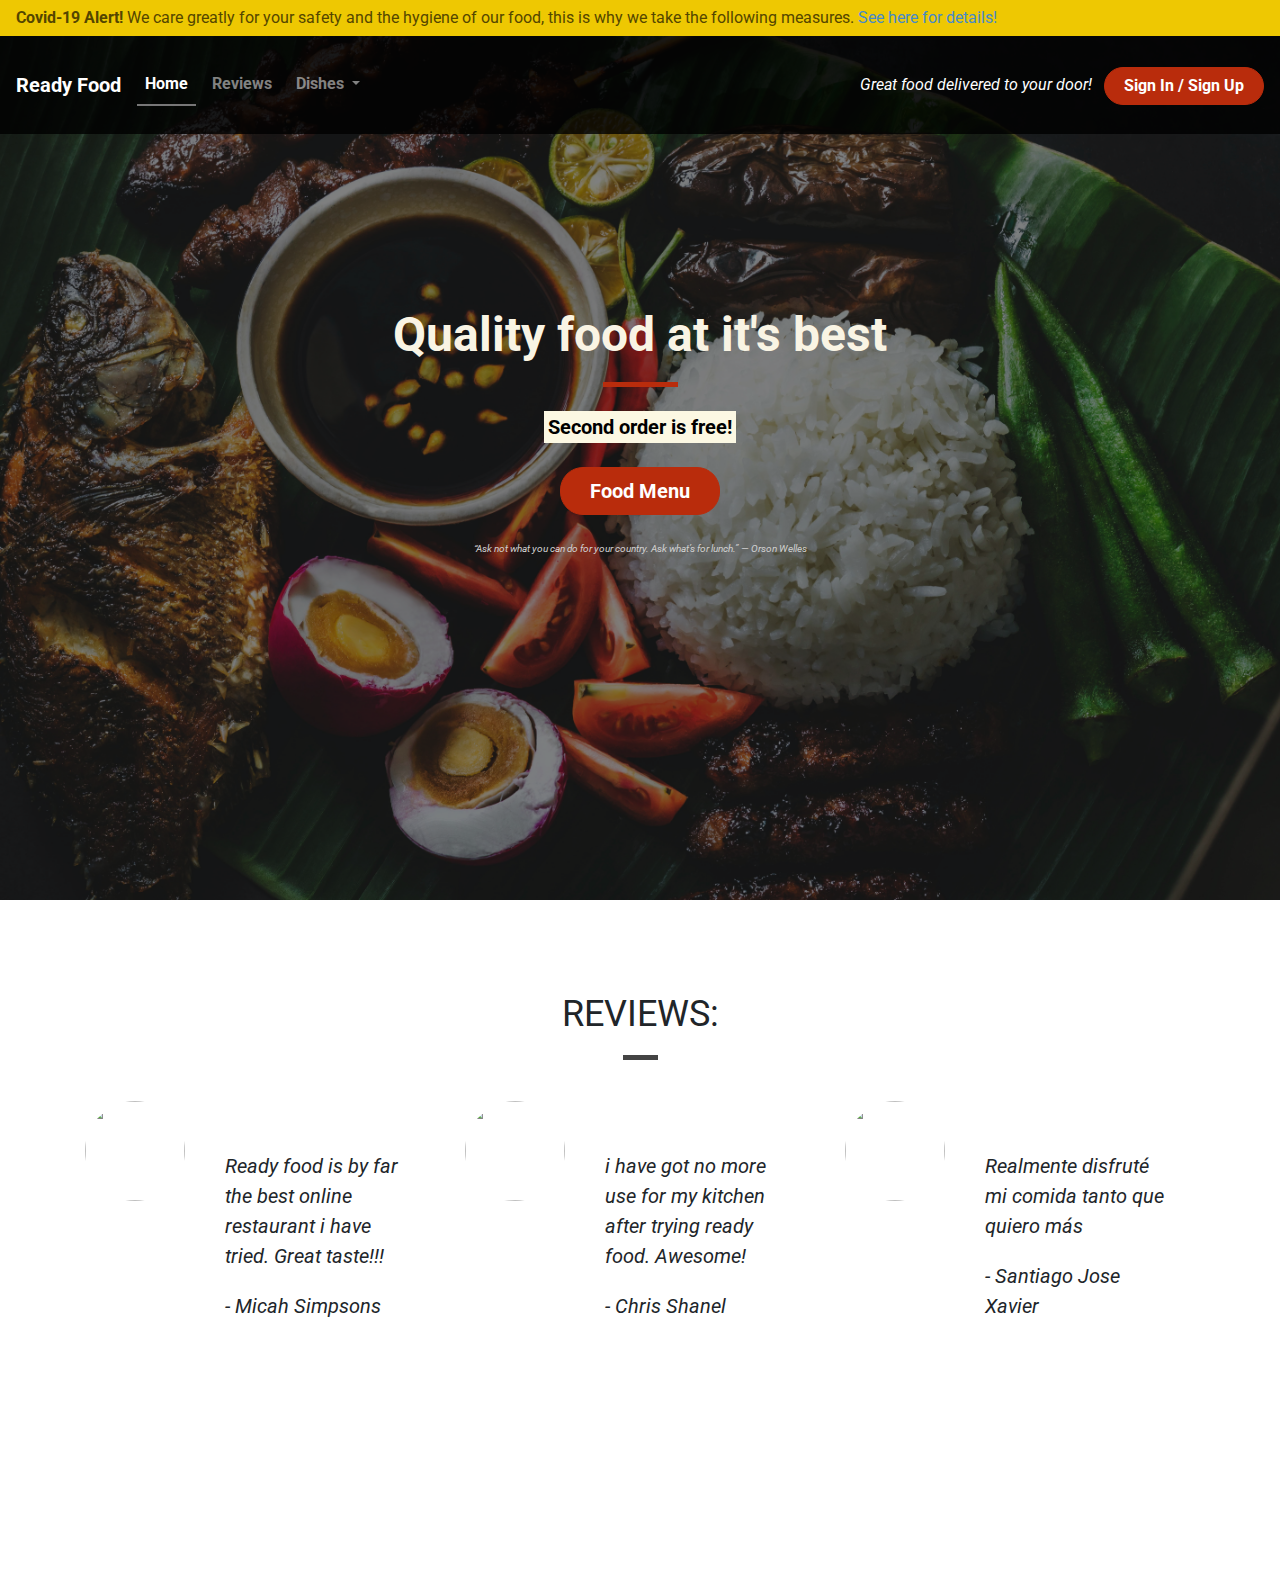
==== commit c7c83122: "Modified dish menu item on the header for index.html and dishes.html to href the new food menu pages" ====
--- a/index.html
+++ b/index.html
@@ -40,10 +40,10 @@
           Dishes
         </a>
                         <div class="dropdown-menu" aria-labelledby="navbarDropdownMenuLink">
-                            <a class="dropdown-item" href="dishes.html">Steak</a>
-                            <a class="dropdown-item" href="dishes.html">Spaghetti</a>
-                            <a class="dropdown-item" href="dishes.html">Sushi</a>
-                            <a class="dropdown-item" href="dishes.html">Pizza</a>
+                            <a class="dropdown-item" href="steak.html">Steak</a>
+                            <a class="dropdown-item" href="spaghetti.html">Spaghetti</a>
+                            <a class="dropdown-item" href="sushi.html">Sushi</a>
+                            <a class="dropdown-item" href="pizza.html">Pizza</a>
                         </div>
                     </li>
 
@@ -68,7 +68,7 @@
                         <s class="d-none d-sm-inline"></s>
                         <span class="d-inline d-sm-none"><br></span>
                         <strong><mark>Second order is free!</mark></strong></p>
-                    <a href="dishes.html"><button class="btn btn-lg btn--cta btn--red" >Order now!</button></a>
+                    <a href="dishes.html"><button class="btn btn-lg btn--cta btn--red" >Food Menu</button></a>
                     <p class="text-muted"><small>“Ask not what you can do for your country. Ask what’s for lunch.”
 ― Orson Welles</small></p>
                 </section>
@@ -77,7 +77,7 @@
         <!-- /.callout -->
     </div>
 
-    <!-- Quotes -->
+    <!-- Reviews -->
     <div class="container-wrapper">
         <div class="container quotes-container content-container">
             <section class="quotes">
@@ -91,7 +91,7 @@
                     <div class="col-12 col-md-4">
                         <div class="media">
                             <div class="d-none d-sm-block">
-                                <img src="images/414960.jpg" class="rounded-circle mr-3" height=100 width=100>
+                                <img src="../images/reviews/414960.jpg" class="rounded-circle mr-3" height=100 width=100>
                             </div>
                             <div class="media-body">
                                 <blockquote class="blockquote">
@@ -104,7 +104,7 @@
                     <div class="col-12 col-md-4">
                         <div class="media">
                             <div class="d-none d-sm-block">
-                                <img src="images/beautiful_model.jpg" class="rounded-circle mr-3" height=100 width=100>
+                                <img src="../images/reviews/beautiful_model.jpg" class="rounded-circle mr-3" height=100 width=100>
                             </div>
                             <div class="media-body">
                                 <blockquote class="blockquote">
@@ -117,7 +117,7 @@
                     <div class="col-12 col-md-4">
                         <div class="media">
                             <div class="d-none d-sm-block">
-                                <img src="images/20200627_155143.jpg" class="rounded-circle mr-3" height=100 width=100>
+                                <img src="../images/reviews/20200627_155143.jpg" class="rounded-circle mr-3" height=100 width=100>
                             </div>
                             <div class="media-body">
                                 <blockquote class="blockquote">
@@ -129,7 +129,7 @@
                     </div>
                 </div>
             </section>
-            <!-- /.quotes -->
+            <!-- /.Reviews -->
         </div>
     </div>
 
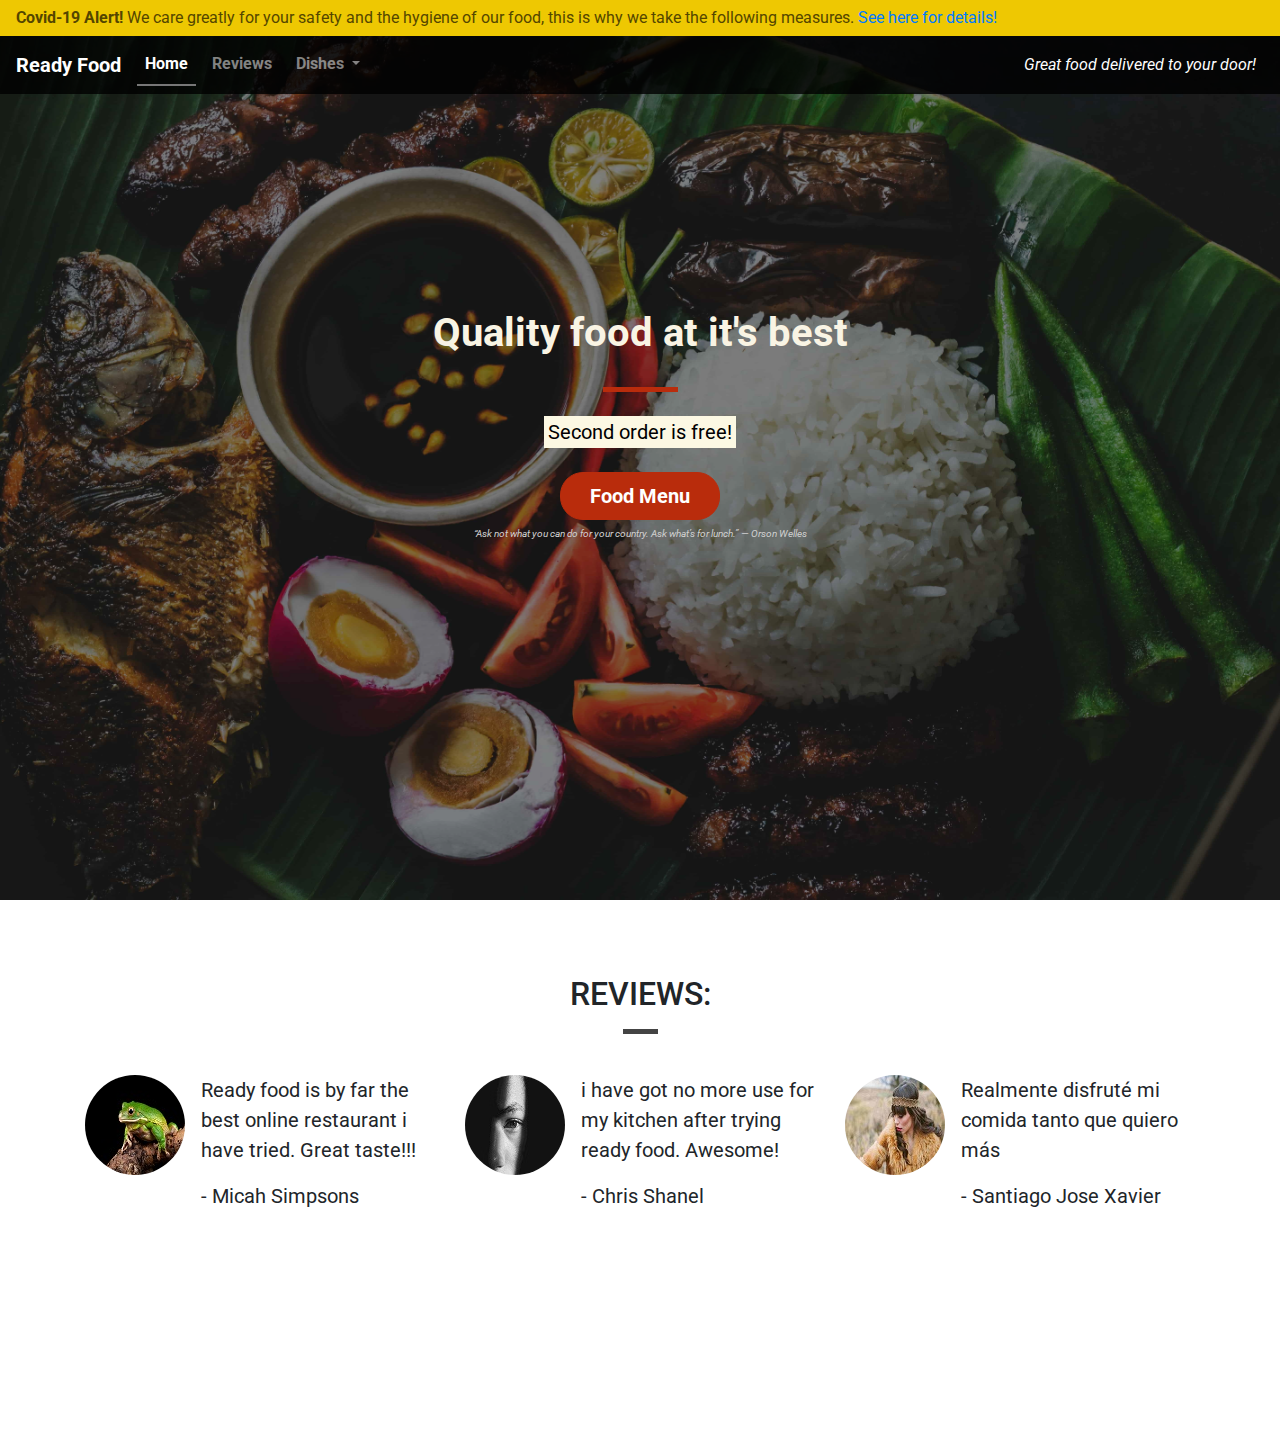
==== commit 1a297891: "Performance Improvement across all pages: changes include image resolutions and formats, css minific" ====
--- a/index.html
+++ b/index.html
@@ -1,181 +1,141 @@
 <!DOCTYPE html>
 <html lang="en-us">
-
-<head>
-    <meta charset="utf-8">
-    
-    <title>Ready Food | Taste the difference</title>
-    <meta name="viewport" content="width=device-width, initial-scale=1.0">
-    <link rel="stylesheet" href="https://use.fontawesome.com/releases/v5.6.1/css/all.css" integrity="sha384-gfdkjb5BdAXd+lj+gudLWI+BXq4IuLW5IT+brZEZsLFm++aCMlF1V92rMkPaX4PP" crossorigin="anonymous">
-<link href="https://fonts.googleapis.com/css?family=Roboto:400,700" rel="stylesheet">
- <link rel="stylesheet" href="bootstrap/bootstrap.min.css"/>
-    <link rel="stylesheet" href="css/style.css" type="text/css" />
-    <link rel="stylesheet" href="css/nicepage.css" media="screen">
-  
-</head>
-
-<body>
-    <div class="container-fluid navalert-container">
-        <div class="container-fluid alert-container">
+   <head>
+      <meta charset="utf-8">
+      <meta name="description" content="An online restaurant">
+      <meta name="keywords" content="Food, Restaurant, Order">
+      <meta name="author" content="Michael Osarumwense">
+      <meta name="viewport" content="width=device-width, initial-scale=1.0">
+      <title>Ready Food | Taste the difference</title>
+      <link rel="stylesheet" href="https://use.fontawesome.com/releases/v5.6.1/css/all.css" integrity="sha384-gfdkjb5BdAXd+lj+gudLWI+BXq4IuLW5IT+brZEZsLFm++aCMlF1V92rMkPaX4PP" crossorigin="anonymous">
+      <link href="https://fonts.googleapis.com/css?family=Roboto:400,700" rel="stylesheet">
+      <link rel="stylesheet" href="bootstrap/bootstrap.min.css"/>
+      <link rel="stylesheet" href="css/style.css" type="text/css" />
+   </head>
+   <body>
+      <div class="container-fluid navalert-container">
+         <div class="container-fluid alert-container">
             <div class="row d-none d-sm-block">
-                <div class="col-12">
-                    <div class="site-wide-alert alert alert-warning">
-                        <strong>Covid-19 Alert!</strong> We care greatly for your safety and the hygiene of our food, this is why we take the following measures. <a href="https://www.food.gov.uk/business-guidance/food-safety-for-food-delivery" target="_blank">See here for details!</a>
-                    </div>
-                </div>
+               <div class="col-12">
+                  <div class="site-wide-alert alert alert-warning">
+                     <strong>Covid-19 Alert!</strong> We care greatly for your safety and the hygiene of our food, this is why we take the following measures. <a href="https://www.food.gov.uk/business-guidance/food-safety-for-food-delivery" rel="noreferrer" target="_blank">See here for details!</a>
+                  </div>
+               </div>
             </div>
-        </div>
-        <nav class="navbar navbar-dark navbar-expand-sm">
+         </div>
+         <nav class="navbar navbar-dark navbar-expand-sm">
             <a href="index.html" class="navbar-brand">Ready Food</a>
-
             <button class="navbar-toggler ml-auto" type="button" data-toggle="collapse" data-target="#navbarNavDropdown" aria-controls="navbarNavDropdown" aria-expanded="false" aria-label="Toggle navigation">
-        <span class="navbar-toggler-icon"></span></button>
-
+            <span class="navbar-toggler-icon"></span></button>
             <div class="collapse navbar-collapse" id="navbarNavDropdown">
-                <ul class="navbar-nav mr-auto">
-                    <li class="active nav-item mr-2"><a class="active nav-link" href="index.html">Home</a></li>
-                    <li class="nav-item mr-2"><a class="nav-link" href="#reviews" >Reviews</a></li>
-                    <li class="nav-item dropdown">
-                        <a class="nav-link dropdown-toggle" href="dishes.html" id="navbarDropdownMenuLink" role="button" data-toggle="dropdown" aria-haspopup="true" aria-expanded="false">
-          Dishes
-        </a>
-                        <div class="dropdown-menu" aria-labelledby="navbarDropdownMenuLink">
-                            <a class="dropdown-item" href="steak.html">Steak</a>
-                            <a class="dropdown-item" href="spaghetti.html">Spaghetti</a>
-                            <a class="dropdown-item" href="sushi.html">Sushi</a>
-                            <a class="dropdown-item" href="pizza.html">Pizza</a>
-                        </div>
-                    </li>
-
-                    <li class="nav-item mr-2 d-block d-sm-none"><a class="nav-link"data-toggle="modal" data-target="#signUpModal">Sign In / Sign Up</a></li>
-                </ul>
+               <ul class="navbar-nav mr-auto">
+                  <li class="active nav-item mr-2"><a class="active nav-link" href="index.html">Home</a></li>
+                  <li class="nav-item mr-2"><a class="nav-link" href="#reviews" >Reviews</a></li>
+                  <li class="nav-item dropdown">
+                     <a class="nav-link dropdown-toggle" href="dishes.html" id="navbarDropdownMenuLink" role="button" data-toggle="dropdown" aria-haspopup="true" aria-expanded="false">
+                     Dishes
+                     </a>
+                     <div class="dropdown-menu" aria-labelledby="navbarDropdownMenuLink">
+                        <a class="dropdown-item" href="steak.html">Steak</a>
+                        <a class="dropdown-item" href="spaghetti.html">Spaghetti</a>
+                        <a class="dropdown-item" href="sushi.html">Sushi</a>
+                        <a class="dropdown-item" href="pizza.html">Pizza</a>
+                     </div>
+                  </li>
+               </ul>
             </div>
             <div class="d-none d-md-block">
-                <p class="navbar-text my-auto mr-2"><i>Great food delivered to your door!</i></p>
-                <a href="/" class="btn btn--cta btn--red" data-toggle="modal" data-target="#signUpModal">Sign In / Sign Up</a>
+               <p class="navbar-text my-auto mr-2"><i>Great food delivered to your door!</i></p>
             </div>
-        </nav>
-    </div>
-    <div class="container-fluid callout-container">
-        <!-- Callout -->
-        <div class="opaque-overlay">&nbsp;</div>
-        <div class="row">
+         </nav>
+      </div>
+      <div class="container-fluid callout-container">
+         <!-- Callout -->
+         <div class="opaque-overlay">&nbsp;</div>
+         <div class="row">
             <div class="col-12">
-                <section class="callout jumbotron text-center">
-                    <h1 class="jumbotron-header">Quality food at it's best</h1>
-                    <hr class="block-divider block-divider--orange">
-                    <p class="lead">
-                        <s class="d-none d-sm-inline"></s>
-                        <span class="d-inline d-sm-none"><br></span>
-                        <strong><mark>Second order is free!</mark></strong></p>
-                    <a href="dishes.html"><button class="btn btn-lg btn--cta btn--red" >Food Menu</button></a>
-                    <p class="text-muted"><small>“Ask not what you can do for your country. Ask what’s for lunch.”
-― Orson Welles</small></p>
-                </section>
+               <section class="callout jumbotron text-center">
+                  <h1 class="jumbotron-header">Quality food at it's best</h1>
+                  <hr class="block-divider block-divider--orange">
+                  <p class="lead">
+                     <s class="d-none d-sm-inline"></s>
+                     <span class="d-inline d-sm-none"><br></span>
+                     <strong><mark>Second order is free!</mark></strong>
+                  </p>
+                  <a href="dishes.html"><button class="btn btn-lg btn--cta btn--red" >Food Menu</button></a>
+                  <p class="text-muted"><small>“Ask not what you can do for your country. Ask what’s for lunch.”
+                     ― Orson Welles</small>
+                  </p>
+               </section>
             </div>
-        </div>
-        <!-- /.callout -->
-    </div>
-
-    <!-- Reviews -->
-    <div class="container-wrapper">
-        <div class="container quotes-container content-container">
+         </div>
+         <!-- /.callout -->
+      </div>
+      <!-- Reviews -->
+      <div class="container-wrapper">
+         <div class="container quotes-container content-container">
             <section class="quotes">
-                <div class="row">
-                    <div class="col-12 page-header">
-                        <h2 id="reviews" class="text-uppercase">Reviews:</h2>
-                        <hr class="block-divider block-divider--short">
-                    </div>
-                </div>
-                <div class="row">
-                    <div class="col-12 col-md-4">
-                        <div class="media">
-                            <div class="d-none d-sm-block">
-                                <img src="../images/reviews/414960.jpg" class="rounded-circle mr-3" height=100 width=100>
-                            </div>
-                            <div class="media-body">
-                                <blockquote class="blockquote">
-                                    <p>Ready food is by far the best online restaurant i have tried. Great taste!!!</p>
-                                    <p>- Micah Simpsons</p>
-                                </blockquote>
-                            </div>
+               <div class="row">
+                  <div class="col-12 page-header">
+                     <h2 id="reviews" class="text-uppercase">Reviews:</h2>
+                     <hr class="block-divider block-divider--short">
+                  </div>
+               </div>
+               <div class="row">
+                  <div class="col-12 col-md-4">
+                     <div class="media">
+                        <div class="d-none d-sm-block">
+                           <img src="images/reviews/1.png" alt="reviewers image 1" class="rounded-circle mr-3" height=100 width=100>
                         </div>
-                    </div>
-                    <div class="col-12 col-md-4">
-                        <div class="media">
-                            <div class="d-none d-sm-block">
-                                <img src="../images/reviews/beautiful_model.jpg" class="rounded-circle mr-3" height=100 width=100>
-                            </div>
-                            <div class="media-body">
-                                <blockquote class="blockquote">
-                                    <p>i have got no more use for my kitchen after trying ready food. Awesome!</p>
-                                    <p>- Chris Shanel</p>
-                                </blockquote>
-                            </div>
+                        <div class="media-body">
+                           <blockquote class="blockquote">
+                              <p>Ready food is by far the best online restaurant i have tried. Great taste!!!</p>
+                              <p>- Micah Simpsons</p>
+                           </blockquote>
                         </div>
-                    </div>
-                    <div class="col-12 col-md-4">
-                        <div class="media">
-                            <div class="d-none d-sm-block">
-                                <img src="../images/reviews/20200627_155143.jpg" class="rounded-circle mr-3" height=100 width=100>
-                            </div>
-                            <div class="media-body">
-                                <blockquote class="blockquote">
-                                    <p>Realmente disfruté mi comida tanto que quiero más</p>
-                                    <p>- Santiago Jose Xavier</p>
-                                </blockquote>
-                            </div>
+                     </div>
+                  </div>
+                  <div class="col-12 col-md-4">
+                     <div class="media">
+                        <div class="d-none d-sm-block">
+                           <img src="images/reviews/2.png" alt="reviewers image 2" class="rounded-circle mr-3" height=100 width=100>
                         </div>
-                    </div>
-                </div>
+                        <div class="media-body">
+                           <blockquote class="blockquote">
+                              <p>i have got no more use for my kitchen after trying ready food. Awesome!</p>
+                              <p>- Chris Shanel</p>
+                           </blockquote>
+                        </div>
+                     </div>
+                  </div>
+                  <div class="col-12 col-md-4">
+                     <div class="media">
+                        <div class="d-none d-sm-block">
+                           <img src="images/reviews/3.png" alt="reviewers image 3" class="rounded-circle mr-3" height=100 width=100>
+                        </div>
+                        <div class="media-body">
+                           <blockquote class="blockquote">
+                              <p>Realmente disfruté mi comida tanto que quiero más</p>
+                              <p>- Santiago Jose Xavier</p>
+                           </blockquote>
+                        </div>
+                     </div>
+                  </div>
+               </div>
             </section>
             <!-- /.Reviews -->
-        </div>
-    </div>
-
-<footer>
-<ul class="social-networks">
-  <li><a href="https://www.facebook.com" target="_blank"</a><i class="fab fa-facebook-square"></i></li>
-  <li><a href="https://www.twitter.com" target="_blank"</a><i class="fab fa-twitter-square"></i></i></li>
-  <li><a href="https://www.youtube.com" target="_blank"</a><i class="fab fa-youtube"></i></li>
-   <li><a href="https://www.instagram.com" target="_blank"><i class="fab fa-instagram"></i></a></li>
-</ul>
-</footer>
-
-    <div class="modal" tabindex="-1" role="dialog" id="signUpModal">
-        <div class="modal-dialog" role="document">
-            <div class="modal-content">
-                <div class="modal-header">
-                    <h5 class="modal-title">Sign Up To Ready Food restaurant!</h5>
-                    <button type="button" class="close" data-dismiss="modal" aria-label="Close">
-          <span aria-hidden="true">&times;</span>
-        </button>
-                </div>
-                <div class="modal-body">
-                    <form>
-                        <div class="form-group">
-                            <label for="exampleInputEmail1">Email address</label>
-                            <input type="email" class="form-control" id="exampleInputEmail1" aria-describedby="emailHelp" placeholder="Enter email">
-                            <small id="emailHelp" class="form-text text-muted">We'll never share your email with anyone else.</small>
-                        </div>
-                        <div class="form-group">
-                            <label for="password">Password</label>
-                            <input type="password" class="form-control" id="password" placeholder="Password">
-                        </div>
-                        <div class="form-group">
-                            <label for="repeatPassword">Repeat Password</label>
-                            <input type="password" class="form-control" id="repeatPassword" placeholder="Repeat Password">
-                        </div>
-                        <button type="submit" class="btn btn-success">Submit</button>
-                    </form>
-                </div>
-            </div>
-        </div>
-    </div>
-
-    <script src="https://code.jquery.com/jquery-3.3.1.slim.min.js" integrity="sha384-q8i/X+965DzO0rT7abK41JStQIAqVgRVzpbzo5smXKp4YfRvH+8abtTE1Pi6jizo" crossorigin="anonymous"></script>
-    <script src="https://cdnjs.cloudflare.com/ajax/libs/popper.js/1.14.3/umd/popper.min.js" integrity="sha384-ZMP7rVo3mIykV+2+9J3UJ46jBk0WLaUAdn689aCwoqbBJiSnjAK/l8WvCWPIPm49" crossorigin="anonymous"></script>
-    <script src="https://stackpath.bootstrapcdn.com/bootstrap/4.1.3/js/bootstrap.min.js" integrity="sha384-ChfqqxuZUCnJSK3+MXmPNIyE6ZbWh2IMqE241rYiqJxyMiZ6OW/JmZQ5stwEULTy" crossorigin="anonymous"></script>
-</body>
-
+         </div>
+      </div>
+      <footer>
+         <ul class="social-networks">
+            <li><a href="https://www.facebook.com" rel="noreferrer" target="_blank" ><i class="fab fa-facebook-square"></i></li>
+            <li><a href="https://www.twitter.com" rel="noreferrer" target="_blank"><i class="fab fa-twitter-square"></i></i></li>
+            <li><a href="https://www.youtube.com" rel="noreferrer" target="_blank"><i class="fab fa-youtube"></i></li>
+            <li><a href="https://www.instagram.com" rel="noreferrer" target="_blank"><i class="fab fa-instagram"></i></a></li>
+         </ul>
+      </footer>
+      <script src="https://code.jquery.com/jquery-3.3.1.slim.min.js" integrity="sha384-q8i/X+965DzO0rT7abK41JStQIAqVgRVzpbzo5smXKp4YfRvH+8abtTE1Pi6jizo" crossorigin="anonymous"></script>
+      <script src="https://cdnjs.cloudflare.com/ajax/libs/popper.js/1.14.3/umd/popper.min.js" integrity="sha384-ZMP7rVo3mIykV+2+9J3UJ46jBk0WLaUAdn689aCwoqbBJiSnjAK/l8WvCWPIPm49" crossorigin="anonymous"></script>
+      <script src="https://stackpath.bootstrapcdn.com/bootstrap/4.1.3/js/bootstrap.min.js" integrity="sha384-ChfqqxuZUCnJSK3+MXmPNIyE6ZbWh2IMqE241rYiqJxyMiZ6OW/JmZQ5stwEULTy" crossorigin="anonymous"></script>
+   </body>
 </html>--- a/css/style.css
+++ b/css/style.css
@@ -27,7 +27,7 @@
 .callout-container {
     height: 100vh;
     /*no-repeat bottom right fixed*/
-    background: url('../images/8.jpg')no-repeat bottom right fixed;
+    background: url('../images/home/1.png')no-repeat bottom right fixed;
     -webkit-background-size: cover;
     -moz-background-size: cover;
     -o-background-size: cover;
@@ -69,10 +69,11 @@
     width: 100%;
     background-color: rgba(0, 0, 0, .8);
     border: 0;
-      color: white;
+    color: white;
+
 }
 .navbar-dark .navbar-text {
-    color: white;;
+    color: white;
 }
 
 
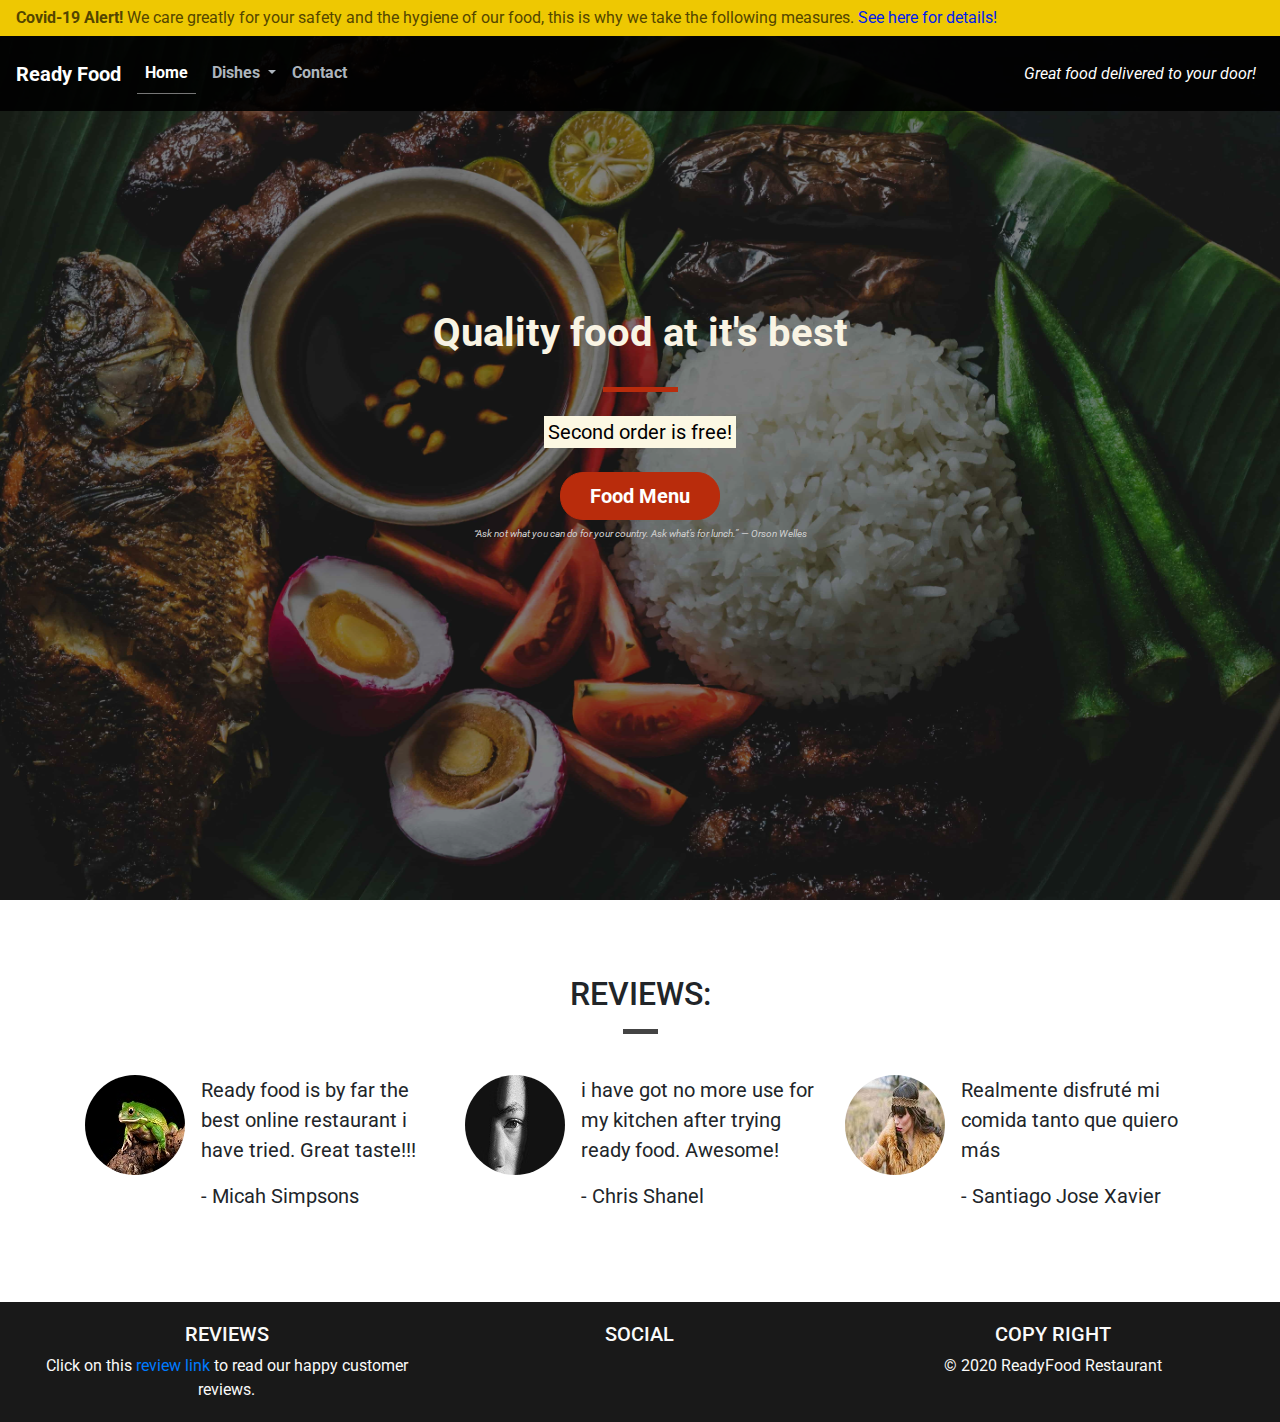
==== commit 8e3568b0: "Created Contact Page, removed reviews from header to footer, added two colums for copy right and rev" ====
--- a/index.html
+++ b/index.html
@@ -7,9 +7,9 @@
       <meta name="author" content="Michael Osarumwense">
       <meta name="viewport" content="width=device-width, initial-scale=1.0">
       <title>Ready Food | Taste the difference</title>
+      <link rel="stylesheet" href="https://maxcdn.bootstrapcdn.com/bootstrap/4.2.1/css/bootstrap.min.css" type="text/css" />
       <link rel="stylesheet" href="https://use.fontawesome.com/releases/v5.6.1/css/all.css" integrity="sha384-gfdkjb5BdAXd+lj+gudLWI+BXq4IuLW5IT+brZEZsLFm++aCMlF1V92rMkPaX4PP" crossorigin="anonymous">
       <link href="https://fonts.googleapis.com/css?family=Roboto:400,700" rel="stylesheet">
-      <link rel="stylesheet" href="bootstrap/bootstrap.min.css"/>
       <link rel="stylesheet" href="css/style.css" type="text/css" />
    </head>
    <body>
@@ -23,14 +23,13 @@
                </div>
             </div>
          </div>
-         <nav class="navbar navbar-dark navbar-expand-sm">
+         <nav class="navbar navbar-dark navbar-expand-sm" id="navbar">
             <a href="index.html" class="navbar-brand">Ready Food</a>
             <button class="navbar-toggler ml-auto" type="button" data-toggle="collapse" data-target="#navbarNavDropdown" aria-controls="navbarNavDropdown" aria-expanded="false" aria-label="Toggle navigation">
             <span class="navbar-toggler-icon"></span></button>
             <div class="collapse navbar-collapse" id="navbarNavDropdown">
                <ul class="navbar-nav mr-auto">
-                  <li class="active nav-item mr-2"><a class="active nav-link" href="index.html">Home</a></li>
-                  <li class="nav-item mr-2"><a class="nav-link" href="#reviews" >Reviews</a></li>
+                  <li class="active nav-item mr-2"><a class="nav-link" href="index.html">Home</a></li>
                   <li class="nav-item dropdown">
                      <a class="nav-link dropdown-toggle" href="dishes.html" id="navbarDropdownMenuLink" role="button" data-toggle="dropdown" aria-haspopup="true" aria-expanded="false">
                      Dishes
@@ -42,6 +41,7 @@
                         <a class="dropdown-item" href="pizza.html">Pizza</a>
                      </div>
                   </li>
+                  <li class="nav-item mr-2"><a class="nav-link" href="contact.html" >Contact</a></li>
                </ul>
             </div>
             <div class="d-none d-md-block">
@@ -126,16 +126,54 @@
             <!-- /.Reviews -->
          </div>
       </div>
-      <footer>
-         <ul class="social-networks">
-            <li><a href="https://www.facebook.com" rel="noreferrer" target="_blank" ><i class="fab fa-facebook-square"></i></li>
-            <li><a href="https://www.twitter.com" rel="noreferrer" target="_blank"><i class="fab fa-twitter-square"></i></i></li>
-            <li><a href="https://www.youtube.com" rel="noreferrer" target="_blank"><i class="fab fa-youtube"></i></li>
-            <li><a href="https://www.instagram.com" rel="noreferrer" target="_blank"><i class="fab fa-instagram"></i></a></li>
-         </ul>
-      </footer>
-      <script src="https://code.jquery.com/jquery-3.3.1.slim.min.js" integrity="sha384-q8i/X+965DzO0rT7abK41JStQIAqVgRVzpbzo5smXKp4YfRvH+8abtTE1Pi6jizo" crossorigin="anonymous"></script>
-      <script src="https://cdnjs.cloudflare.com/ajax/libs/popper.js/1.14.3/umd/popper.min.js" integrity="sha384-ZMP7rVo3mIykV+2+9J3UJ46jBk0WLaUAdn689aCwoqbBJiSnjAK/l8WvCWPIPm49" crossorigin="anonymous"></script>
-      <script src="https://stackpath.bootstrapcdn.com/bootstrap/4.1.3/js/bootstrap.min.js" integrity="sha384-ChfqqxuZUCnJSK3+MXmPNIyE6ZbWh2IMqE241rYiqJxyMiZ6OW/JmZQ5stwEULTy" crossorigin="anonymous"></script>
-   </body>
-</html>+      <footer class="container-fluid">
+         <div id="footer-details" class="row">
+            <div class="col-sm-4">
+               <h5 class="uppercase general-sub">Reviews <i class="fas fa-star" aria-hidden="true"><i class="fas fa-star" aria-hidden="true"></i><i class="fas fa-star" aria-hidden="true"></i><i class="fas fa-star" aria-hidden="true"></i><i class="fas fa-star-half-alt"></i></i></h5>
+               <p class="inline-block">
+                   Click on this <a href="index.html#reviews" target="_blank" class="cv-pdf">
+                     <span>review link</span>
+                 </a> to read our happy customer reviews.
+               </p>
+           </div>
+             <div class="col-sm-4">
+               <h5 class="uppercase general-sub">Social</h5>
+               <ul class="list-inline social-links">
+                  <li class="list-inline-item">
+                     <a target="_blank" href="https://www.facebook.com/" rel="noreferrer">
+                     <i class="fab fa-facebook" aria-hidden="true"></i>
+                     <span class="sr-only">Facebook</span>
+                     </a>
+                  </li>
+                  <li class="list-inline-item">
+                     <a target="_blank" href="https://www.twitter.com/" rel="noreferrer">
+                     <i class="fab fa-twitter" aria-hidden="true"></i>
+                     <span class="sr-only">Twitter</span>
+                     </a>
+                  </li>
+                  <li class="list-inline-item">
+                     <a target="_blank" href="https://www.instagram.com/" rel="noreferrer">
+                     <i class="fab fa-instagram" aria-hidden="true"></i>
+                     <span class="sr-only">Instagram</span>
+                     </a>
+                  </li>
+                  <li class="list-inline-item">
+                     <a target="_blank" href="https://www.youTube.com/" rel="noreferrer">
+                     <i class="fab fa-youtube" aria-hidden="true"></i>
+                     <span class="sr-only">YouTube</span>
+                     </a>
+                  </li>
+               </ul>
+           </div>
+           <div class="col-sm-4">
+            <h5 class="uppercase general-sub">Copy Right</h5>
+            <p class="inline-block">
+               &copy; 2020 ReadyFood Restaurant
+            </p>
+        </div>
+         </div>
+     </footer>
+        <script src="https://code.jquery.com/jquery-3.3.1.slim.min.js" integrity="sha384-q8i/X+965DzO0rT7abK41JStQIAqVgRVzpbzo5smXKp4YfRvH+8abtTE1Pi6jizo" crossorigin="anonymous"></script>
+        <script src="https://cdnjs.cloudflare.com/ajax/libs/popper.js/1.14.3/umd/popper.min.js" integrity="sha384-ZMP7rVo3mIykV+2+9J3UJ46jBk0WLaUAdn689aCwoqbBJiSnjAK/l8WvCWPIPm49" crossorigin="anonymous"></script>
+        <script src="bootstrap/bootstrap.min.js"></script>
+   </html>--- a/css/style.css
+++ b/css/style.css
@@ -67,9 +67,10 @@
 .navbar {
     margin-bottom: 0;
     width: 100%;
-    background-color: rgba(0, 0, 0, .8);
+    background-color: rgba(0, 0, 0, .9);
     border: 0;
     color: white;
+    height: 75px;
 
 }
 .navbar-dark .navbar-text {
@@ -90,6 +91,9 @@
     
 }
 
+.navbar-dark .navbar-nav .nav-link {
+    color: #adb5bd;
+}
 
 /* Jumbotron */
 
@@ -176,6 +180,10 @@
     border-radius: 0;
 }
 
+.site-wide-alert a{
+    color: #001dec;
+}
+
 /* Page Headers */
 
 .page-header {
@@ -220,23 +228,99 @@
 }
 
 /* Footer */
-footer{
-height:150px
-}
-
-.social-networks{
-  text-align:center;
-    padding-left: 0px;
-}
-
-.social-networks li{
-display:inline;
-}
-
-.social-networks i {
-font-size:160%;
-margin:1%;
-padding:5%;
-color:#cab36e;
-}
-
+footer {
+    background-color: rgba(0, 0, 0, .9);
+    color: #fafafa;
+    min-height: 120px;
+    margin: bottom;
+}
+
+.cv-pdf i {
+    font-size: 18px;
+    color: #fafafa;
+    text-align: center;
+    padding-left: 5px;
+    transition: all 0.35s ease-in-out;
+    -moz-transition: all 0.35s ease-in-out;
+    -webkit-transition: all 0.35s ease-in-out;
+    -o-transition: all 0.35s ease-in-out;
+}
+
+.cv-pdf i:hover {
+    color: #e84610;
+}
+
+.social-links {
+    padding-bottom: 15px;
+}
+
+.social-links li a i {
+    width: 32px;
+    height: 32px;
+    padding: 12px 0;
+    border-radius: 50%;
+    font-size: 13px;
+    line-height: 7px;
+    text-align: center;
+    color: #fafafa;
+    background: #8f8f8f;
+    transition: all 0.35s ease-in-out;
+    -moz-transition: all 0.35s ease-in-out;
+    -webkit-transition: all 0.35s ease-in-out;
+    -o-transition: all 0.35s ease-in-out;
+}
+
+.social-links li a i:hover {
+    background: #1b1a19;
+}
+
+#footer-details {
+    padding: 20px;
+    text-align: center;
+    padding-bottom: 0px;
+}
+
+/* sticky */
+.sticky {
+    position: fixed;
+    top: 0;
+    width: 100%
+  }
+
+  .sticky + #carousel_8514 {
+    padding-top: 102px;
+  }
+
+  /* ----------------------------------------Contact Form */
+
+.contact-heading {
+    font-family: "Exo", sans-serif;
+    font-weight: 300;
+    margin-top: 180px;
+    margin-bottom: 20px;
+}
+
+.center-form {
+    padding-top: 10px;
+    margin: 0 auto;
+    max-width: 50%;
+}
+
+button[type="submit"] {
+    margin-top: 15px;
+    margin-bottom: 20px;
+    color: #fafafa;
+    background-color: #6c757d;
+}
+
+.uppercase {
+    text-transform: uppercase;
+}
+
+.text-center {
+    text-align: center!important;
+}
+
+.space{
+    height: 310px;
+}
